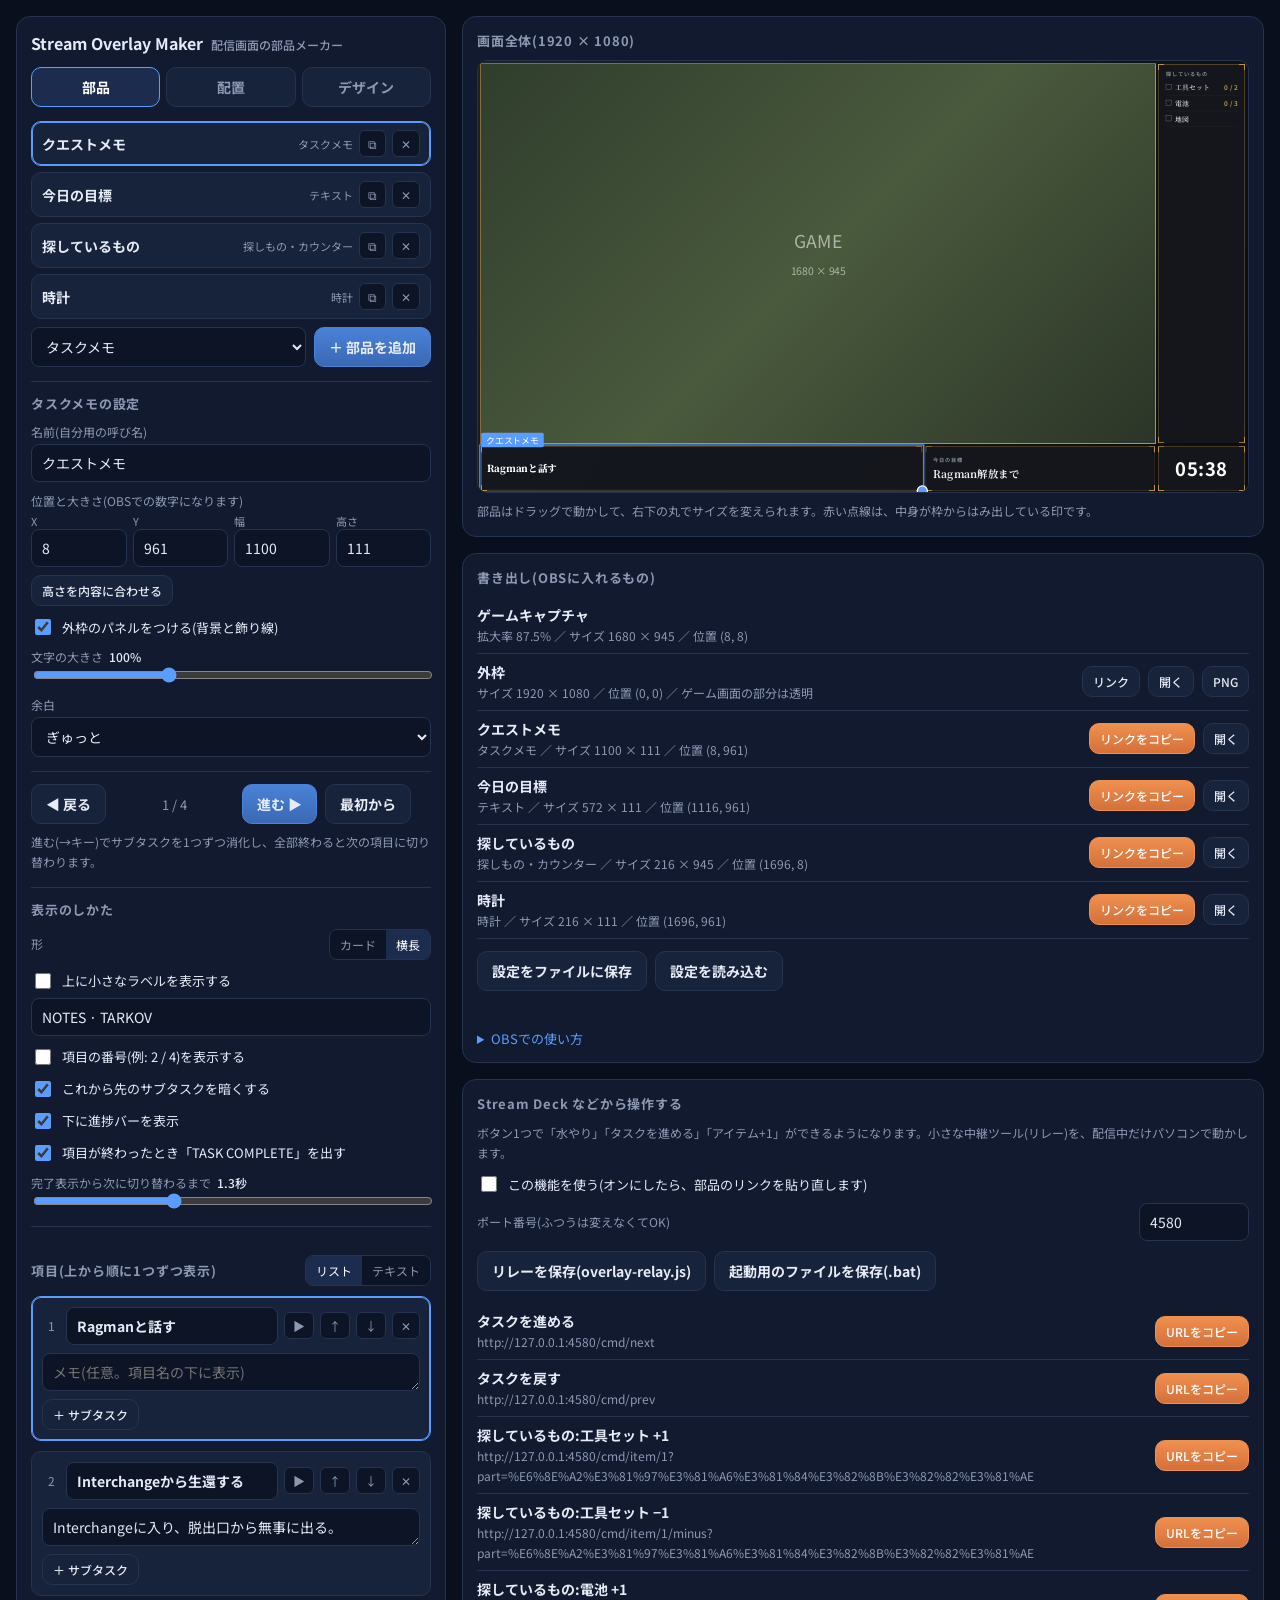
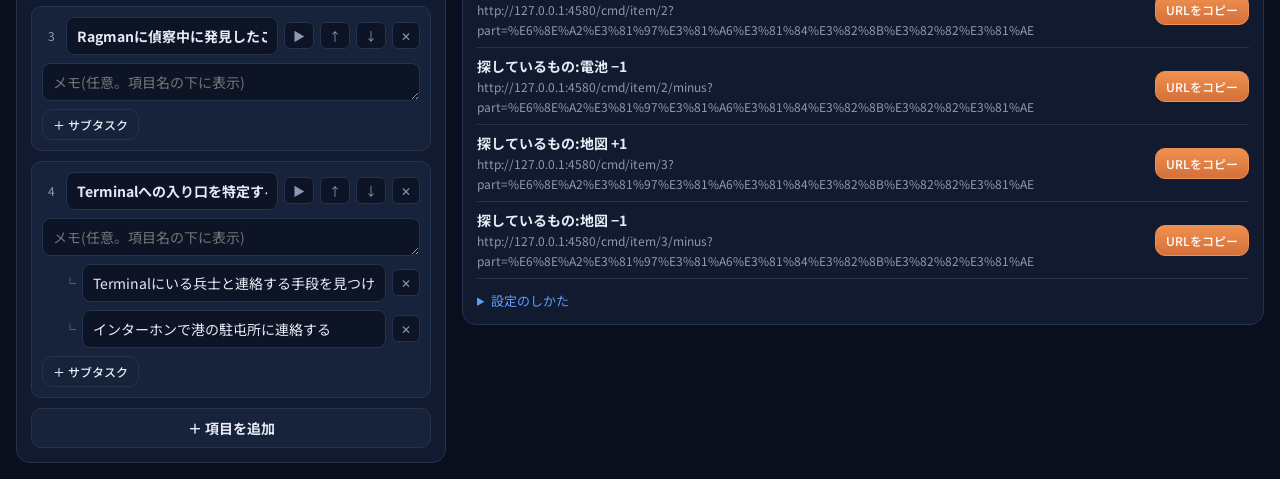
==== index.html @ 302fb389 "Add files via upload" ====
<!DOCTYPE html>
<html lang="ja">
<head>
<meta charset="UTF-8">
<meta name="viewport" content="width=device-width, initial-scale=1">
<title>Stream Overlay Maker</title>
<style>
@import url('https://fonts.googleapis.com/css2?family=Noto+Serif+JP:wght@600;700;900&family=Noto+Sans+JP:wght@400;500;700&family=Rajdhani:wght@600;700&display=swap');

:root {
  --ui-bg: #0a0f1d; --ui-panel: #111a2f; --ui-panel2: #17223b; --ui-line: #26334f;
  --ui-text: #e6ebf5; --ui-sub: #8d99b3; --ui-acc: #5b9dff; --ui-or: #e8844a;
}
* { box-sizing: border-box; }
[hidden] { display: none !important; }
html, body { margin: 0; }
body { background: var(--ui-bg); color: var(--ui-text); font-family: 'Noto Sans JP', 'Yu Gothic', 'Meiryo', sans-serif; font-size: 14px; }
body.view { background: transparent; overflow: hidden; }
body.view #app { display: none; }
body:not(.view) #viewer { display: none; }

/* =============== 部品の見た目(エディタ・OBS共通) =============== */
.wc {
  position: relative; width: 100%; height: 100%; overflow: hidden;
  padding: calc(22px * var(--s) * var(--d)) calc(30px * var(--s) * var(--d));
  background: var(--bgc); color: #eceef2; font-family: var(--ff);
  border: 1px solid rgba(255, 255, 255, .07); border-radius: 4px;
}
.wc.inpanel { background: none; border-color: transparent; border-radius: 0; }
.wc .meta { display: flex; justify-content: space-between; gap: 12px; font-family: var(--ffs); font-size: calc(13px * var(--s)); font-weight: 700; letter-spacing: .18em; color: #7c8594; margin-bottom: calc(12px * var(--s) * var(--d)); }
.wc .ttl { margin: 0 0 calc(14px * var(--s) * var(--d)); font-size: calc(30px * var(--s)); line-height: 1.15; font-weight: 900; color: #f4ecd8; padding-bottom: calc(6px * var(--s)); border-bottom: 3px solid transparent; display: inline-block; }
.wc .ttl.ul { border-bottom-color: #f4ecd8; }
.wc .main { margin: 0 0 calc(10px * var(--s) * var(--d)); font-size: calc(26px * var(--s)); font-weight: 900; line-height: 1.35; color: #fff; word-break: break-word; }
.wc .main.done { color: #6b7079; text-decoration: line-through; text-decoration-thickness: 2px; }
.wc .nt { margin: 0 0 calc(12px * var(--s) * var(--d)); padding-left: calc(14px * var(--s)); border-left: 3px solid var(--accent); font-size: calc(16px * var(--s)); font-weight: 600; line-height: 1.7; color: #c8ccd4; white-space: pre-wrap; word-break: break-word; }
.wc .subs { list-style: none; margin: calc(4px * var(--s)) 0 0; padding: 0; }
.wc .sub { position: relative; padding-left: calc(28px * var(--s)); margin-bottom: calc(10px * var(--s) * var(--d)); font-size: calc(18px * var(--s)); font-weight: 600; line-height: 1.45; color: #d4d7dd; word-break: break-word; }
.wc .sub:last-child { margin-bottom: 0; }
.wc .sub .bx { position: absolute; left: 0; top: calc(5px * var(--s)); width: calc(14px * var(--s)); height: calc(14px * var(--s)); border: 1px solid #777; }
.wc .sub.next .bx { border-color: var(--accent); }
.wc .sub.dm { color: #868b95; }
.wc .sub.done { color: #6b7079; text-decoration: line-through; text-decoration-thickness: 2px; }
.wc .sub.done .bx { background: var(--accent); border-color: var(--accent); }
.wc .bar { height: 2px; background: rgba(255, 255, 255, .1); margin-top: calc(18px * var(--s) * var(--d)); }
.wc .bar i { display: block; height: 100%; background: var(--accent); }
.wc .all { padding: calc(10px * var(--s)) 0; text-align: center; font-family: var(--ffs); font-weight: 700; letter-spacing: .3em; color: var(--accent); font-size: calc(20px * var(--s)); }
.wc .empty { color: #868b95; padding: 8px 0; }
.wc .flash { position: absolute; top: calc(10px * var(--s)); right: calc(18px * var(--s)); font-family: var(--ffs); font-size: calc(12px * var(--s)); font-weight: 700; letter-spacing: .3em; color: var(--accent); opacity: 0; animation: flash 1.3s ease forwards; }
@keyframes flash { 0% { opacity: 0; transform: translateY(4px); } 15% { opacity: 1; transform: none; } 75% { opacity: 1; } 100% { opacity: 0; } }
.wc .enter { animation: enter .4s ease both; }
@keyframes enter { from { opacity: 0; transform: translateY(6px); } to { opacity: 1; transform: none; } }

/* タスクメモ: 横長 */
.wc.lay-bar { padding: calc(12px * var(--s) * var(--d)) calc(22px * var(--s) * var(--d)); }
.wc.lay-bar .in { display: flex; align-items: center; gap: calc(26px * var(--s)); height: 100%; }
.wc.lay-bar .bl { flex: 0 1 44%; min-width: 0; }
.wc.lay-bar .bl.solo { flex: 1; }
.wc.lay-bar .meta { margin-bottom: calc(6px * var(--s)); }
.wc.lay-bar .main { font-size: calc(24px * var(--s)); margin: 0; }
.wc.lay-bar .nt { margin: calc(6px * var(--s)) 0 0; padding-left: calc(10px * var(--s)); font-size: calc(14px * var(--s)); line-height: 1.5; display: -webkit-box; -webkit-line-clamp: 2; -webkit-box-orient: vertical; overflow: hidden; }
.wc.lay-bar .br { flex: 1; min-width: 0; display: grid; grid-template-rows: repeat(var(--rows, 2), auto); grid-auto-flow: column; grid-auto-columns: minmax(0, 1fr); gap: calc(4px * var(--s)) calc(22px * var(--s)); align-content: center; }
.wc.lay-bar .sub { font-size: calc(16px * var(--s)); margin: 0; padding-left: calc(24px * var(--s)); }
.wc.lay-bar .sub .bx { top: calc(4px * var(--s)); }
.wc.lay-bar .all { flex: 1; }
.wc.lay-bar .bar { position: absolute; left: 0; right: 0; bottom: 0; margin: 0; }

/* 探しもの・カウンター */
.wc .lt { font-family: var(--ffs); font-size: calc(13px * var(--s)); font-weight: 700; letter-spacing: .16em; color: #7c8594; margin-bottom: calc(10px * var(--s) * var(--d)); }
.wc .ls { list-style: none; margin: 0; padding: 0; }
.wc .li { display: flex; align-items: flex-start; gap: calc(10px * var(--s)); padding: calc(7px * var(--s)) 0; border-bottom: 1px solid rgba(255, 255, 255, .05); cursor: pointer; font-size: calc(17px * var(--s)); font-weight: 600; line-height: 1.4; }
.wc .li .bx { flex: none; position: relative; top: calc(4px * var(--s)); width: calc(14px * var(--s)); height: calc(14px * var(--s)); border: 1px solid #777; }
.wc .li .lx { flex: 1; min-width: 0; word-break: break-word; color: #d4d7dd; }
.wc .li .lc { flex: none; font-family: var(--ffs); font-weight: 700; color: var(--accent); font-size: calc(16px * var(--s)); white-space: nowrap; }
.wc .li.done .lx { color: #6b7079; text-decoration: line-through; text-decoration-thickness: 2px; }
.wc .li.done .bx { background: var(--accent); border-color: var(--accent); }
.wc .li.done .lc { color: #6b7079; }

/* アイテム画像(タイル) */
.wc.t-grid { padding: calc(14px * var(--s) * var(--d)) calc(12px * var(--s) * var(--d)); }
.wc .gs { display: grid; grid-template-columns: repeat(var(--cols, 2), minmax(0, 1fr)); gap: calc(8px * var(--s)); }
.wc .gt { position: relative; aspect-ratio: 1; border: 1px solid rgba(255, 255, 255, .1); background: rgba(255, 255, 255, .035); cursor: pointer; overflow: hidden; display: flex; align-items: center; justify-content: center; }
.wc .gt img { max-width: 84%; max-height: 84%; object-fit: contain; filter: grayscale(.8) brightness(.7); opacity: .65; transition: filter .3s, opacity .3s; }
.wc .gt .nm { padding: 4px; text-align: center; font-size: calc(13px * var(--s)); font-weight: 700; color: #9aa0ab; word-break: break-all; line-height: 1.3; }
.wc .gt .gn { position: absolute; left: 0; right: 0; bottom: 0; padding: calc(10px * var(--s)) calc(4px * var(--s)) calc(2px * var(--s)); background: linear-gradient(transparent, rgba(0, 0, 0, .8)); font-size: calc(11px * var(--s)); font-weight: 700; color: #d4d7dd; white-space: nowrap; overflow: hidden; text-overflow: ellipsis; text-align: center; }
.wc .gt .gc { position: absolute; right: calc(4px * var(--s)); top: calc(2px * var(--s)); font-family: var(--ffs); font-weight: 700; font-size: calc(13px * var(--s)); color: var(--accent); text-shadow: 0 0 4px #000, 0 0 2px #000; }
.wc .gt.done { border-color: var(--accent); box-shadow: inset 0 0 0 1px var(--accent); }
.wc .gt.done img { filter: none; opacity: 1; }
.wc .gt.done .nm { color: #fff; }
.wc .gt.done .gc::before { content: '✓ '; }
.wc .gt.fx::after { content: ''; position: absolute; left: -10%; right: -10%; top: 0; height: 2px; background: linear-gradient(90deg, transparent, #fff 30%, #fff 70%, transparent); box-shadow: 0 0 10px 3px var(--accent), 0 0 22px 6px var(--accent); animation: beam .6s ease-out forwards; pointer-events: none; }
.wc .gt.fx { animation: gflash .8s ease-out; }
@keyframes beam { 0% { top: 0; opacity: 1; } 100% { top: 100%; opacity: 0; } }
@keyframes gflash { 0% { box-shadow: inset 0 0 0 2px #fff, inset 0 0 18px var(--accent); } 100% { box-shadow: inset 0 0 0 0 transparent; } }
.wc.t-grid .lt { margin-bottom: calc(8px * var(--s)); }
.wc img { pointer-events: none; -webkit-user-drag: none; user-select: none; }
/* 画像 */
.wc.t-image { padding: 0; background: none; border: 0; border-radius: 0; }
.wc.t-image .in { height: 100%; box-sizing: border-box; }
.wc .pimg { display: block; width: 100%; height: 100%; }

/* 育つ木 */
.wc.t-plant { padding: 0; background: none; border: 0; border-radius: 0; }
.wc.t-plant .in { position: absolute; inset: 0; display: flex; align-items: flex-end; justify-content: center; }
.wc .pl { display: block; cursor: pointer; }
.wc .plmsg { position: absolute; left: 0; right: 0; top: calc(10px * var(--s)); text-align: center; font-family: var(--ffs); font-weight: 700; font-size: calc(16px * var(--s)); letter-spacing: .2em; color: #fff6a0; text-shadow: 0 0 6px #000, 0 1px 0 #000; opacity: 0; animation: flash 2.4s ease forwards; pointer-events: none; }

/* 時計・テキスト */
.wc.t-clock .in, .wc.t-text .in { height: 100%; display: flex; flex-direction: column; justify-content: center; }
.wc.t-clock .in { align-items: center; }
.wc .ck { font-family: var(--ffs); font-weight: 700; font-size: calc(46px * var(--s)); letter-spacing: .04em; line-height: 1.1; color: #fff; font-variant-numeric: tabular-nums; white-space: nowrap; }
.wc .cd { font-family: var(--ffs); font-size: calc(14px * var(--s)); letter-spacing: .14em; color: #7c8594; margin: calc(4px * var(--s)) 0; }
.wc .tb { font-size: calc(var(--fs, 24px) * var(--s)); line-height: 1.5; white-space: pre-wrap; word-break: break-word; }

/* =============== OBS用ビュー =============== */
#vwrap { position: absolute; left: 0; top: 0; }
#vctl { position: fixed; top: 4px; right: 6px; display: flex; gap: 6px; opacity: 0; transition: opacity .25s; z-index: 5; }
body:hover #vctl { opacity: 1; }
#vctl button { background: rgba(20, 20, 20, .9); color: #bbb; border: 1px solid #555; padding: 3px 9px; cursor: pointer; font-size: 12px; }
#vf { position: absolute; left: 0; top: 0; }

/* =============== エディタ =============== */
#app { display: grid; grid-template-columns: minmax(340px, 430px) minmax(0, 1fr); gap: 16px; padding: 16px; align-items: start; max-width: 1560px; margin: 0 auto; }
@media (max-width: 960px) { #app { grid-template-columns: 1fr; } }
.panel { background: var(--ui-panel); border: 1px solid var(--ui-line); border-radius: 14px; padding: 14px; }
.panel + .panel { margin-top: 16px; }
h2 { font-size: 13px; margin: 0 0 10px; color: var(--ui-sub); font-weight: 700; letter-spacing: .06em; }
.appttl { font-size: 16px; font-weight: 700; margin: 0 0 12px; }
.appttl small { color: var(--ui-sub); font-weight: 500; margin-left: 8px; font-size: 12px; }
.tabs { display: flex; gap: 6px; margin-bottom: 14px; }
.tab { flex: 1; background: var(--ui-panel2); color: var(--ui-sub); border: 1px solid var(--ui-line); border-radius: 10px; padding: 9px 0; cursor: pointer; font: inherit; font-weight: 700; }
.tab.on { color: #fff; border-color: var(--ui-acc); background: #1b2c4f; }
.pane { display: none; }
.pane.on { display: block; }
label.f { display: block; margin: 10px 0 4px; font-size: 12px; color: var(--ui-sub); }
input[type=text], input:not([type]), input[type=number], textarea, select { width: 100%; background: #0d1426; color: var(--ui-text); border: 1px solid var(--ui-line); border-radius: 8px; padding: 8px 10px; font: inherit; }
textarea { resize: vertical; }
input:focus, textarea:focus, select:focus { outline: 1px solid var(--ui-acc); }
input[type=color] { width: 100%; height: 34px; padding: 2px; background: #0d1426; border: 1px solid var(--ui-line); border-radius: 8px; cursor: pointer; }
input[type=range] { width: 100%; accent-color: var(--ui-acc); }
.btn { background: var(--ui-panel2); color: var(--ui-text); border: 1px solid var(--ui-line); border-radius: 10px; padding: 9px 14px; cursor: pointer; font: inherit; font-weight: 700; }
.btn:hover { border-color: var(--ui-acc); }
.btn.pri { background: linear-gradient(180deg, #4a82d8, #3a68b4); border-color: #4a82d8; }
.btn.or { background: linear-gradient(180deg, #f0904f, #d4703a); border-color: #f0904f; color: #fff; }
.btn.wide { width: 100%; }
.btn.sm { padding: 6px 10px; font-size: 12px; font-weight: 500; }
.mini { background: #0d1426; color: var(--ui-sub); border: 1px solid var(--ui-line); border-radius: 6px; padding: 4px 8px; cursor: pointer; font: inherit; font-size: 12px; flex: none; }
.mini:hover { color: #fff; border-color: var(--ui-acc); }
.row { display: flex; gap: 8px; align-items: center; }
.sec { margin-top: 14px; padding-top: 12px; border-top: 1px solid var(--ui-line); }
.g4 { display: grid; grid-template-columns: repeat(4, 1fr); gap: 6px; }
.g4 label { font-size: 11px; color: var(--ui-sub); display: block; }
.g3 { display: grid; grid-template-columns: repeat(3, 1fr); gap: 6px; }
.icard { background: var(--ui-panel2); border: 1px solid var(--ui-line); border-radius: 10px; padding: 10px; margin-bottom: 10px; display: grid; gap: 8px; }
.icard.on { border-color: var(--ui-acc); box-shadow: 0 0 0 1px var(--ui-acc) inset; }
.icard .irow { display: flex; gap: 6px; align-items: center; }
.icard .num { color: var(--ui-sub); font-size: 12px; width: 18px; text-align: center; flex: none; }
.icard .irow input[data-k=text] { flex: 1; min-width: 0; font-weight: 700; }
.icard .irow select { width: auto; flex: 1; min-width: 0; }
.icard .irow label { font-size: 12px; color: var(--ui-sub); display: flex; align-items: center; gap: 4px; flex: none; }
.icard .irow label input { width: 64px; padding: 6px 8px; }
.icard .subrow { display: flex; gap: 6px; align-items: center; padding-left: 24px; }
.icard .subrow::before { content: '└'; color: var(--ui-sub); font-size: 12px; margin-left: -2px; }
.chk { display: flex; align-items: center; gap: 8px; margin: 10px 0 0; font-size: 13px; cursor: pointer; }
.chk input { accent-color: var(--ui-acc); width: 16px; height: 16px; }
.slider { margin-top: 10px; font-size: 12px; color: var(--ui-sub); }
.slider b { color: var(--ui-text); font-weight: 500; margin-left: 6px; }
.presets { display: grid; grid-template-columns: repeat(3, 1fr); gap: 6px; }
details { margin-top: 12px; }
summary { cursor: pointer; color: var(--ui-acc); font-size: 13px; }
.help { color: var(--ui-sub); font-size: 12px; line-height: 1.7; }
.help b, .help code { color: var(--ui-text); font-weight: 500; }
.help ol { margin: 6px 0 0; padding-left: 18px; }
.seg { display: flex; border: 1px solid var(--ui-line); border-radius: 8px; overflow: hidden; flex: none; }
.seg button { background: #0d1426; color: var(--ui-sub); border: 0; padding: 6px 10px; cursor: pointer; font: inherit; font-size: 12px; }
.seg button.on { background: #1b2c4f; color: #fff; }

/* 部品リスト */
.wrow { display: flex; gap: 6px; align-items: center; padding: 8px 10px; margin-bottom: 6px; background: var(--ui-panel2); border: 1px solid var(--ui-line); border-radius: 10px; cursor: pointer; }
.wrow.on { border-color: var(--ui-acc); box-shadow: 0 0 0 1px var(--ui-acc) inset; }
.wrow .wn { flex: 1; min-width: 0; font-weight: 700; white-space: nowrap; overflow: hidden; text-overflow: ellipsis; }
.wrow .wt { font-size: 11px; color: var(--ui-sub); flex: none; }

/* 画面全体のプレビュー */
#cvbox { position: relative; width: 100%; overflow: hidden; border-radius: 10px; border: 1px solid var(--ui-line); background: #000; }
#cv { position: absolute; left: 0; top: 0; width: 1920px; height: 1080px; transform-origin: 0 0; user-select: none; background: linear-gradient(135deg, #2f3d2c, #4a5a3d 45%, #232b22); }
#fc { position: absolute; left: 0; top: 0; pointer-events: none; }
.wbox, .gbox { position: absolute; }
.gbox { outline: 2px dashed transparent; cursor: move; }
.gbox .gtag { position: absolute; left: 50%; top: 50%; transform: translate(-50%, -50%); color: rgba(255, 255, 255, .55); font-size: 44px; text-align: center; line-height: 1.5; pointer-events: none; }
.gbox.sel { outline-color: #5b9dff; }
.wbox { cursor: move; }
.wbox.sel { outline: 3px solid #5b9dff; outline-offset: 2px; z-index: 3; }
.wbox.over { outline: 3px dashed #ff6b5e; outline-offset: 2px; }
.wbox .wtag { display: none; position: absolute; left: 0; top: -34px; background: #5b9dff; color: #fff; font-size: 22px; padding: 2px 12px; border-radius: 4px; white-space: nowrap; pointer-events: none; }
.wbox.sel .wtag { display: block; }
.rh { display: none; position: absolute; right: -14px; bottom: -14px; width: 28px; height: 28px; background: #5b9dff; border: 3px solid #fff; border-radius: 50%; cursor: nwse-resize; z-index: 5; }
.sel > .rh { display: block; }
.outrow { display: flex; gap: 8px; align-items: center; padding: 8px 0; border-bottom: 1px solid var(--ui-line); }
.outrow .on1 { flex: 1; min-width: 0; }
.outrow .on1 b { display: block; }
.outrow .on1 span { font-size: 12px; color: var(--ui-sub); }
#msg { height: 18px; font-size: 12px; color: #7fd99a; margin-top: 8px; }
#overmsg { color: #ff8f84; font-size: 12px; margin-top: 8px; }
.tcnt { color: var(--ui-sub); font-size: 13px; min-width: 120px; text-align: center; }
</style>
</head>
<body>

<!-- ===== OBS用ビュー(#w=… / #f=… が付いたURLで表示) ===== -->
<div id="viewer">
  <div id="vctl" hidden><button id="vprev">◀</button><button id="vnext">▶</button></div>
  <div id="vwrap"></div>
</div>

<!-- ===== エディタ ===== -->
<div id="app">
  <div>
    <div class="panel">
      <div class="appttl">Stream Overlay Maker<small>配信画面の部品メーカー</small></div>
      <div class="tabs">
        <button class="tab on" data-tab="parts">部品</button>
        <button class="tab" data-tab="layout">配置</button>
        <button class="tab" data-tab="design">デザイン</button>
      </div>

      <div class="pane on" id="pane-parts">
        <div id="wlist"></div>
        <div class="row" style="margin-top:8px">
          <select id="addtype"></select>
          <button class="btn pri" id="addw" style="flex:none">＋ 部品を追加</button>
        </div>
        <div id="wed"></div>
      </div>

      <div class="pane" id="pane-layout">
        <h2>テンプレート(部品が入れ替わります)</h2>
        <div class="presets">
          <button class="btn" data-tpl="A">A案(ゲーム大)</button>
          <button class="btn" data-tpl="B">B案(バランス)</button>
          <button class="btn" data-tpl="blank">空から</button>
        </div>
        <h2 style="margin-top:18px">ゲーム画面の場所</h2>
        <p class="help" style="margin:0 0 8px">プレビューの点線の枠をドラッグしても動かせます。高さは16:9で自動に決まります。</p>
        <div class="g3">
          <div><label class="f" style="margin-top:0">X</label><input type="number" data-g="x"></div>
          <div><label class="f" style="margin-top:0">Y</label><input type="number" data-g="y"></div>
          <div><label class="f" style="margin-top:0">幅</label><input type="number" data-g="w"></div>
        </div>
        <p class="help" id="ginfo" style="margin-top:8px"></p>
      </div>

      <div class="pane" id="pane-design">
        <h2>テンプレート</h2>
        <div class="presets">
          <button class="btn" data-theme="memo">明朝・紺</button>
          <button class="btn" data-theme="term">タルコフ端末</button>
          <button class="btn" data-theme="clean">ミニマル</button>
        </div>
        <label class="f" for="t-font">フォント</label>
        <select id="t-font" data-th="font">
          <option value="serif">明朝(Noto Serif JP)</option>
          <option value="gothic">ゴシック(Noto Sans JP)</option>
          <option value="tech">Rajdhani + ゴシック</option>
        </select>
        <div class="g3" style="margin-top:12px">
          <div><label class="f" style="margin-top:0">アクセント色</label><input type="color" data-th="accent"></div>
          <div><label class="f" style="margin-top:0">部品の背景色</label><input type="color" data-th="bg"></div>
          <div><label class="f" style="margin-top:0">外枠の背景色</label><input type="color" data-th="frameBg"></div>
        </div>
        <div class="slider">部品の背景の濃さ<b data-thout="alpha"></b><input type="range" min="0" max="100" data-th="alpha"></div>
        <p class="help" style="margin-top:10px">色や文字の種類は、すべての部品と外枠に共通で使われます。</p>
      </div>
    </div>
  </div>

  <div>
    <div class="panel">
      <h2>画面全体(1920 × 1080)</h2>
      <div id="cvbox">
        <div id="cv">
          <canvas id="fc" width="1920" height="1080"></canvas>
          <div class="gbox" id="gbox" data-id="game"><div class="gtag">GAME</div><div class="rh"></div></div>
        </div>
      </div>
      <p class="help" style="margin:8px 0 0">部品はドラッグで動かして、右下の丸でサイズを変えられます。赤い点線は、中身が枠からはみ出している印です。</p>
    </div>

    <div class="panel">
      <h2>書き出し(OBSに入れるもの)</h2>
      <div id="outs"></div>
      <div class="row" style="margin-top:12px;flex-wrap:wrap">
        <button class="btn" id="save-json">設定をファイルに保存</button>
        <button class="btn" id="load-json">設定を読み込む</button>
        <input type="file" id="file" accept=".json,application/json" hidden>
      </div>
      <div id="msg"></div>
      <details>
        <summary>OBSでの使い方</summary>
        <div class="help">
          <ol>
            <li>ゲームキャプチャを、上に出ている「拡大率」と位置に合わせて置く</li>
            <li>その上に「外枠」を置く(リンクのブラウザソース、またはPNG画像)。ゲーム画面の部分は透明です</li>
            <li>各部品は、「リンクをコピー」したものをブラウザソースのURL欄に貼る。<b>「ローカルファイル」のチェックは外します</b></li>
            <li>幅・高さ・位置は、一覧に出ている数字を入れる(背景は透明になります)</li>
            <li>タスクメモは、ソースを右クリック → 「対話」で <b>→ / ←</b> キー。探しものは対話画面でクリック(右クリックで減らす)</li>
          </ol>
          <p>内容や配置を変えたら、変えた部品のリンクをコピーし直してURL欄を入れ替えてください。リンクにはこのファイルの場所が入っているので、ファイルを動かしたり名前を変えたりしたら作り直しです。進み具合や個数はOBSのブラウザ内に保存されます。</p>
        </div>
      </details>
    </div>

    <div class="panel" id="rmpanel">
      <h2>Stream Deck などから操作する</h2>
      <p class="help" style="margin:0 0 8px">ボタン1つで「水やり」「タスクを進める」「アイテム+1」ができるようになります。小さな中継ツール(リレー)を、配信中だけパソコンで動かします。</p>
      <label class="chk"><input type="checkbox" id="rm-on">この機能を使う(オンにしたら、部品のリンクを貼り直します)</label>
      <div class="row" style="margin-top:8px"><span class="help" style="flex:1">ポート番号(ふつうは変えなくてOK)</span><input type="number" id="rm-port" min="1024" max="65535" style="width:110px"></div>
      <div class="row" style="margin-top:10px;flex-wrap:wrap"><button class="btn" id="rm-dl">リレーを保存(overlay-relay.js)</button><button class="btn" id="rm-bat">起動用のファイルを保存(.bat)</button></div>
      <div id="rm-cmds" style="margin-top:12px"></div>
      <details>
        <summary>設定のしかた</summary>
        <div class="help">
          <ol>
            <li>「リレーを保存」で <b>overlay-relay.js</b> を、好きなフォルダに保存します(Node.jsが入っている必要があります)。</li>
            <li>そのフォルダで、ターミナルから <code>node overlay-relay.js</code> を実行します。「起動しました」と出れば成功です。配信中は、この画面を開いたままにします。(.bat を同じフォルダに置けば、ダブルクリックで起動できます)</li>
            <li>上の「この機能を使う」をオンにして、操作したい部品のリンクを、OBSに貼り直します。</li>
            <li>Stream Deck に「Webサイト」のアクションを置き、URL欄に下の一覧の「URLをコピー」で出したものを貼ります。<b>「バックグラウンドでアクセス」にチェック</b>を入れると、ブラウザが開きません。</li>
          </ol>
          <p>リレーはこのパソコンの中(127.0.0.1)だけで動き、外からはつながりません。部品の名前で絞りたいときは、一覧のURLの <code>?part=</code> 以降がその部品の名前です(名前を変えたらURLも取り直してください)。</p>
        </div>
      </details>
    </div>
  </div>
</div>

<script type="text/plain" id="relay-src">// Stream Overlay Maker 用 リレー(Stream Deck などから操作するための小さな中継ツール)
// 使い方: このファイルのあるフォルダで  node overlay-relay.js  を実行(Node.jsが必要)。止めるときは Ctrl+C。
// 他のポートを使うとき: node overlay-relay.js 4600
// 自分のパソコンの中(127.0.0.1)だけで動きます。外のネットワークには公開されません。
'use strict';
const http = require('http');
const PORT = parseInt(process.argv[2] || process.env.PORT || '4580', 10);
const ALLOWED = new Set(['water', 'unwater', 'next', 'prev', 'item']);
let seq = 0, cmds = [];

const send = (res, code, body, type) => {
  res.writeHead(code, { 'Content-Type': type || 'application/json; charset=utf-8', 'Access-Control-Allow-Origin': '*', 'Access-Control-Allow-Headers': '*', 'Cache-Control': 'no-store' });
  res.end(body);
};

const helpPage = () => `<!doctype html><meta charset="utf-8"><title>Overlay Relay</title>
<body style="font:15px/1.7 sans-serif;max-width:720px;margin:30px auto;padding:0 16px">
<h2>Overlay Relay は動いています(ポート ${PORT})</h2>
<p>Stream Deck の「Webサイト」アクション(バックグラウンドでアクセス)などに、次のURLを入れて使います。</p>
<ul>
<li>水やり: <code>http://127.0.0.1:${PORT}/cmd/water</code></li>
<li>水やりを1つ戻す: <code>http://127.0.0.1:${PORT}/cmd/unwater</code></li>
<li>タスクを進める: <code>http://127.0.0.1:${PORT}/cmd/next</code></li>
<li>タスクを戻す: <code>http://127.0.0.1:${PORT}/cmd/prev</code></li>
<li>探しものの1番目を+1: <code>http://127.0.0.1:${PORT}/cmd/item/1</code>(−1は <code>/cmd/item/1/minus</code>)</li>
</ul>
<p>部品の名前で絞るときは、最後に <code>?part=部品の名前</code> を付けます。</p>`;

http.createServer((req, res) => {
  let u;
  try { u = new URL(req.url, 'http://127.0.0.1'); } catch (e) { return send(res, 400, '{"ok":false}'); }
  if (req.method === 'OPTIONS') return send(res, 204, '');
  if (u.pathname === '/poll') {
    const since = parseInt(u.searchParams.get('since'), 10);
    const out = Number.isFinite(since) && since >= 0 ? cmds.filter(c => c.id > since) : [];
    return send(res, 200, JSON.stringify({ last: seq, cmds: out }));
  }
  if (u.pathname.startsWith('/cmd/')) {
    const seg = u.pathname.slice(5).split('/').map(s => { try { return decodeURIComponent(s); } catch (e) { return ''; } });
    if (!ALLOWED.has(seg[0])) return send(res, 404, '{"ok":false,"error":"unknown command"}');
    const c = { id: ++seq, cmd: seg[0], arg: String(seg[1] || '').slice(0, 20), minus: seg[2] === 'minus', part: String(u.searchParams.get('part') || '').slice(0, 60) };
    cmds.push(c); if (cmds.length > 200) cmds.shift();
    console.log(new Date().toLocaleTimeString(), c.cmd, c.arg || '', c.minus ? '(-1)' : '', c.part ? '[' + c.part + ']' : '');
    return send(res, 200, JSON.stringify({ ok: true, id: c.id }));
  }
  if (u.pathname === '/') return send(res, 200, helpPage(), 'text/html; charset=utf-8');
  send(res, 404, '{"ok":false}');
}).on('error', e => {
  console.error(e.code === 'EADDRINUSE' ? `ポート ${PORT} はすでに使われています。リレーがもう起動しているか、別のポート(例: node overlay-relay.js 4600)を使ってください。` : e.message);
  process.exit(1);
}).listen(PORT, '127.0.0.1', () => {
  console.log(`Overlay Relay を起動しました: http://127.0.0.1:${PORT}/  (止めるには Ctrl+C)`);
});
</script>
<script>
(() => {
'use strict';
const $ = id => document.getElementById(id);
const esc = s => String(s).replace(/[&<>"']/g, c => ({'&':'&amp;','<':'&lt;','>':'&gt;','"':'&quot;',"'":'&#39;'}[c]));
const clamp = (n, a, b) => Math.min(b, Math.max(a, n));
const KEY = 'tmm_state_v3';
const W = 1920, H = 1080;
const SANS = "'Noto Sans JP','Yu Gothic','Meiryo',sans-serif";
const FONTS = {
  serif:  "'Noto Serif JP','Yu Mincho','Hiragino Mincho ProN','Source Han Serif JP',serif",
  gothic: SANS,
  tech:   "'Rajdhani','Noto Sans JP','Yu Gothic','Meiryo',sans-serif"
};
const DENS = { loose: 1.15, normal: 1, tight: .6 };
const THEMES = {
  memo:  { font: 'serif',  accent: '#b8923f', bg: '#15171d', alpha: 94, frameBg: '#10131a' },
  term:  { font: 'tech',   accent: '#c79a54', bg: '#0c0c0c', alpha: 86, frameBg: '#0a0a0a' },
  clean: { font: 'gothic', accent: '#8ab4ff', bg: '#111111', alpha: 80, frameBg: '#0d0f14' }
};
const TYPE_NAMES = { task: 'タスクメモ', list: '探しもの・カウンター', grid: 'アイテム画像(タイル)', clock: '時計', text: 'テキスト', image: '画像', plant: '育つ木(ドット絵)' };
const okImg = v => typeof v === 'string' && v.length < 600000 && (/^data:image\/(png|webp|jpeg|gif);base64,[A-Za-z0-9+\/=]+$/.test(v) || /^https?:\/\/[^\s"'<>]+$/.test(v));
let FX = null;
const setFx = (id, i) => { FX = { id, i }; setTimeout(() => { if (FX && FX.id === id && FX.i === i) FX = null; }, 1200); };

/* ---------- 汎用 ---------- */
const str = (v, d) => typeof v === 'string' ? v : d;
const hex = (v, d) => /^#[0-9a-f]{6}$/i.test(v) ? v : d;
const num = (v, d, a, b) => v !== null && v !== '' && v !== undefined && Number.isFinite(+v) ? clamp(+v, a, b) : d;
const bool = (v, d) => typeof v === 'boolean' ? v : d;
const pick = (v, list, d) => list.includes(v) ? v : d;
const uid = () => 'w' + Math.random().toString(36).slice(2, 8);
function rgba(h, a) { const n = parseInt(h.slice(1), 16); return `rgba(${n >> 16},${(n >> 8) & 255},${n & 255},${a / 100})`; }
function shade(h, pct) {
  const n = parseInt(h.slice(1), 16), t = Math.abs(pct) / 100, f = pct < 0 ? 0 : 255;
  const m = c => Math.round(c + (f - c) * t);
  return `rgb(${m(n >> 16)},${m((n >> 8) & 255)},${m(n & 255)})`;
}
const enc = o => {
  const b = new TextEncoder().encode(JSON.stringify(o)); let s = '';
  for (let i = 0; i < b.length; i++) s += String.fromCharCode(b[i]);
  return btoa(s).replace(/\+/g, '-').replace(/\//g, '_').replace(/=+$/, '');
};
const dec = t => {
  t = t.replace(/-/g, '+').replace(/_/g, '/'); while (t.length % 4) t += '=';
  const s = atob(t), b = new Uint8Array(s.length);
  for (let i = 0; i < s.length; i++) b[i] = s.charCodeAt(i);
  return JSON.parse(new TextDecoder().decode(b));
};
const hash = t => { let h = 5381; for (let i = 0; i < t.length; i++) h = ((h << 5) + h + t.charCodeAt(i)) | 0; return (h >>> 0).toString(36); };

/* ============================================================
   タスクメモの進み方
   進捗は「消化したステップ数 p」ひとつ。ステップ = サブタスク1個、または
   サブタスクのない項目1個。
   ============================================================ */
const steps = it => Math.max(1, it.subs.length);
const taskTotal = items => items.reduce((a, i) => a + steps(i), 0);
const taskStart = (items, idx) => items.slice(0, idx).reduce((a, i) => a + steps(i), 0);
function taskLocate(items, p) {
  let r = p;
  for (let i = 0; i < items.length; i++) { const n = steps(items[i]); if (r < n) return { ti: i, si: r }; r -= n; }
  return { ti: items.length, si: 0 };
}
function parseText(src) {
  const out = []; let cur = null;
  const mk = line => { const [name, ...rest] = line.split(/\s*[|｜]\s*/); return { text: name.trim(), note: rest.join(' ').trim(), subs: [] }; };
  for (const raw of src.split(/\r?\n/)) {
    const line = raw.trim(); if (!line) continue;
    let m;
    if ((m = line.match(/^\d+[.．)）]\s*(.*)$/))) { cur = mk(m[1]); out.push(cur); }
    else if (cur && (m = line.match(/^[-・◦○]\s*(.*)$/))) cur.subs.push(m[1].trim());
    else if (cur && (m = line.match(/^[>＞※]\s*(.*)$/))) cur.note = cur.note ? cur.note + '\n' + m[1].trim() : m[1].trim();
    else { cur = mk(line.replace(/^[-・◦○]\s*/, '')); out.push(cur); }
  }
  return out.slice(0, 60);
}
const toText = items => items.map((it, i) =>
  `${i + 1}. ${it.text}` +
  (it.note ? '\n' + it.note.split('\n').map(l => '> ' + l).join('\n') : '') +
  it.subs.map(s => '\n- ' + s).join('')).join('\n');

/* ============================================================
   ドット絵の植物
   ============================================================ */
const PAL = {
  tree:   { name: '若葉の木', leaf: ['#1d4a2a', '#2f7d3e', '#58b04a', '#a6e870'], trunk: ['#3a2416', '#5b3a22', '#80573a'], fruit: '#e0463b', petals: false, bloom: null },
  sakura: { name: '桜',       leaf: ['#7c2e55', '#c4567f', '#f08fb2', '#ffd6e4'], trunk: ['#38242f', '#573748', '#7b5367'], fruit: '#fff4f8', petals: true,  bloom: '#fff4f8' },
  autumn: { name: '紅葉',     leaf: ['#6a230f', '#b5461a', '#e8862c', '#f7c95a'], trunk: ['#33211a', '#52382a', '#74523c'], fruit: '#ffe58f', petals: true,  bloom: null }
};
const PALX = { summer: { name: '夏', leaf: ['#123b1d', '#206a35', '#37a047', '#86d95c'], trunk: ['#3a2416', '#5b3a22', '#80573a'], fruit: '#e0463b', petals: false, bloom: null } };
const SEASONS = ['春', '夏', '秋', '冬'];
const SKY = {
  day:    ['#5fb0e6', '#7cc2ee', '#9ad2f2', '#b9e0f6', '#d8f0fa'],
  dawn:   ['#5d6fb0', '#8d85bd', '#d196b0', '#efb399', '#f8d6a6'],
  sunset: ['#444a8c', '#85569a', '#d4647a', '#ee8c60', '#f7bd6a'],
  night:  ['#080c26', '#0e1536', '#151f46', '#1b2856', '#243566']
};
const BAY = [0, 0.5, 0.75, 0.25];
const PLFX = new Map();
const plFx = id => { let a = PLFX.get(id); if (!a) { a = []; PLFX.set(id, a); } return a; };
let PLMSG = null;
const PLC = new Map();
const rng = seed => { let a = parseInt(hash(String(seed)), 36) >>> 0; return () => { a |= 0; a = a + 0x6D2B79F5 | 0; let t = Math.imul(a ^ a >>> 15, 1 | a); t = t + Math.imul(t ^ t >>> 7, 61 | t) ^ t; return ((t ^ t >>> 14) >>> 0) / 4294967296; }; };
const hsh = (x, y, k) => { let h = (Math.imul(x | 0, 374761393) + Math.imul(y | 0, 668265263) + Math.imul(k | 0, 1013904223)) | 0; h = Math.imul(h ^ (h >>> 15), 2246822519); h = Math.imul(h ^ (h >>> 13), 3266489917); return ((h ^ (h >>> 16)) >>> 0) / 4294967296; };
const ease = x => x * x * (3 - 2 * x);
const plSteps = p => Math.max(3, Math.round(p.steps) || 20);
const plThr = (p, k) => Math.max(k + 1, Math.round(plSteps(p) * (0.15 + 0.85 * k / (DECOR.length - 1))));
const plUnl = w => { if (!w.props.decor) return 0; let n = 0; for (let k = 0; k < DECOR.length; k++) if ((w.state.g | 0) >= plThr(w.props, k)) n++; return n; };
function plSeasonIdx(w) { const p = w.props, g = w.state.g | 0, st = plSteps(p); return !p.seasons || g < st ? -1 : Math.floor((g - st) / Math.max(1, p.seasonLen)); }
function plSeason(w) { const i = plSeasonIdx(w); return i < 0 ? -1 : i % 4; }
function plInfo(w) {
  const g = w.state.g | 0, st = plSteps(w.props), n = plUnl(w);
  let t = `成長 ${g} / ${st}(${Math.min(100, Math.round(g / st * 100))}%)`;
  const si = plSeasonIdx(w);
  if (si >= 0) { const len = Math.max(1, w.props.seasonLen); t += ` ／ 季節: ${SEASONS[si % 4]}(あと${len - ((g - plSteps(w.props)) % len)}回で${SEASONS[(si + 1) % 4]})`; }
  if (w.props.decor) t += ` ／ デコレーション・動物 ${n}/${DECOR.length}` + (n ? ':' + DECOR.slice(0, n).join('・') : '') + (n < DECOR.length ? ` ／ 次は「${DECOR[n]}」(${plThr(w.props, n)}回で解放)` : '');
  return t;
}
function waterPlant(w, dir) {
  const before = plUnl(w), sBefore = plSeasonIdx(w), fx = plFx(w.id), now = performance.now() / 1000;
  w.state.g = clamp((w.state.g | 0) + (dir > 0 ? 1 : -1), 0, 9999);
  if (dir > 0) {
    for (let i = 0; i < 9; i++) fx.push({ k: 'drop', xf: 0.2 + Math.random() * 0.6, t0: now, dl: Math.random() * 0.35 });
    fx.push({ k: 'burst', t0: now + 0.9 });
    const after = plUnl(w), sAfter = plSeasonIdx(w);
    if (sAfter > sBefore) PLMSG = { id: w.id, text: sAfter === 0 ? '満開!' : SEASONS[sAfter % 4], t: Date.now() };
    else if (after > before) PLMSG = { id: w.id, text: 'NEW  ' + DECOR[after - 1], t: Date.now() };
  }
}
function skyPhase(mode) {
  if (mode !== 'auto') return mode;
  const d = new Date(), h = d.getHours() + d.getMinutes() / 60;
  return h >= 5 && h < 7 ? 'dawn' : h >= 7 && h < 16.5 ? 'day' : h >= 16.5 && h < 18.5 ? 'sunset' : 'night';
}
function plLayout(p, Lw, Lh) {
  const key = [p.seed, p.species, Lw, Lh].join('|'); let L = PLC.get(key); if (L) return L;
  const R = rng(key), gy = Lh - Math.max(6, Math.round(Lh * 0.05));
  const cx = Math.round(Lw / 2 + (R() - .5) * Lw * 0.08), U = Math.max(12, Math.min(Lw, gy * 0.33)), Hc = Math.max(10, Math.min(gy * 0.34, U * 1.5)), TH = Math.max(4, Math.round(Math.min(gy * 0.26, U * 0.9)));
  const J = () => (R() - .5) * .08;
  const limbs = [{ t: .70, ex: -.27 + J(), ey: .30 + J() }, { t: .76, ex: .28 + J(), ey: .36 + J() }, { t: .88, ex: -.14 + J(), ey: .64 + J() }, { t: .92, ex: .15 + J(), ey: .70 + J() }, { t: 1.0, ex: J(), ey: 1.0 }];
  const clumps = [
    ...limbs.map((l, i) => ({ ex: l.ex, ey: l.ey, r: (i === 4 ? .19 : .17) + R() * .03 })),
    { ex: 0, ey: .45, r: .22 }, { ex: -.30, ey: .52, r: .15 }, { ex: .30, ey: .56, r: .15 }, { ex: -.08, ey: .82, r: .17 }, { ex: .12, ey: .22, r: .16 }, { ex: -.12, ey: .2, r: .15 }
  ].map(c => Object.assign(c, { ex: c.ex + (R() - .5) * .04, id: Math.floor(R() * 1000) }));
  L = { gy, cx, U, Hc, TH, limbs, clumps, wob: R() * 6.28,
    stars: Array.from({ length: 14 }, () => ({ x: Math.floor(R() * Lw), y: Math.floor(R() * gy * 0.6), ph: R() * 6.28 })),
    clouds: Array.from({ length: 3 }, () => ({ y: Math.floor(gy * (0.05 + R() * 0.35)), x0: R() * (Lw + 14), sp: 0.5 + R() * 0.7 })),
    decor: DECOR.map(() => ({ x: Math.floor(3 + R() * Math.max(1, Lw - 6)), c: Math.floor(R() * 3) })) };
  if (PLC.size > 20) PLC.clear();
  PLC.set(key, L); return L;
}
const NAMES = { flower: '花', mush: 'キノコ', stone: '石', bunny: 'うさぎ', fly: 'ちょうちょ', fence: '柵', squirrel: 'リス', lantern: 'ランタン', bird: '小鳥', owl: 'ふくろう', hedgehog: 'ハリネズミ', firefly: 'ほたる', fox: 'きつね', deer: 'しか', fruit: '実り' };
const ORDER = Object.keys(NAMES);
const DECOR = ORDER.map(k => NAMES[k]);
const SPR = {
  bunny: { c: { b: '#b69a82', p: '#f0a8b8', K: '#1b1b1b', n: '#e08aa0', w: '#ffffff', f: '#8a7260' }, r: ['......bp', '......bp', '....bbbb', '.bbbbbKb', 'wbbbbbbn', '.bbbbbb.', '.ff..ff.'] },
  squirrel: { c: { t: '#d6823a', l: '#f2b878', b: '#a8541f', K: '#1b1b1b', n: '#3a2a2a', f: '#6b3a18' }, r: ['tt......', 'ttt..bb.', 'tlt.bbbb', 'ttbbbbKb', '.tbbbbbn', '..bbbbb.', '..bbbbb.', '..f..f..'] },
  hedgehog: { c: { s: '#5a4636', S: '#8a6e52', b: '#e0c4a0', K: '#111111', n: '#222222', f: '#3a2c20' }, r: ['..sssss..', '.sSsSsSs.', 'sSsSsSsbb', 'ssssssbKn', '.f.f.f.f.'] },
  fox: { c: { o: '#e07b2a', w: '#fff3e0', K: '#1b1b1b', n: '#2a1a12', f: '#4a2a14', d: '#b35a1a' }, r: ['........o.o.', '........ooo.', 'oo....ooooKo', 'ooow.oooooon', 'woooooooowww', '.dooooooooo.', '..f.f..f.f..'] },
  deer: { c: { a: '#cdb89a', o: '#b07a45', O: '#8d5e32', K: '#1b1b1b', n: '#2a1a12', w: '#f3e6d0', f: '#5a3d22' }, r: ['......a.a..', '......aaa.a', '.......aaa.', '........oo.', '.......oKon', '......ooooo', '.....ooo...', '....oooo...', 'ww.ooooooo..', 'wooooooooo..', '.oooooooOo..', '.oooooooOo..', '.f.f...f.f..', '.f.f...f.f..'] },
  owl: { c: { b: '#7a5c3e', w: '#fff3d6', K: '#1b1b1b', Y: '#ffd84a', y: '#ffb347', c: '#d8c3a0' }, r: ['bb...bb', 'bbbbbbb', 'bwwbwwb', 'bwKbKwb', 'bbbybbb', 'bcccccb', 'bcbcbcb', '.bcccb.', '..y.y..'] },
  owlz: { c: { b: '#7a5c3e', w: '#fff3d6', K: '#1b1b1b', Y: '#ffd84a', y: '#ffb347', c: '#d8c3a0' }, r: ['bb...bb', 'bbbbbbb', 'bbbbbbb', 'bKKbKKb', 'bbbybbb', 'bcccccb', 'bcbcbcb', '.bcccb.', '..y.y..'] }
};
const PLV = new Map();
function plVis(id, tg, ts, fade, now) {
  let v = PLV.get(id); if (!v) { v = { g: tg, s: ts, t: now }; PLV.set(id, v); return v; }
  const dt = Math.min(0.25, Math.max(0, now - v.t)); v.t = now;
  v.g += (tg - v.g) * Math.min(1, dt * 1.1);
  if (Math.abs(tg - v.g) < 0.003) v.g = tg;
  if (ts < 0 || v.s < 0 || fade <= 0) v.s = ts;
  else { const d = ts - v.s, stp = dt / fade * Math.max(1, Math.abs(d)); v.s = Math.abs(d) <= stp ? ts : v.s + Math.sign(d) * stp; }
  return v;
}
function plSeasonState(sv) {
  if (sv < 0) return { k: -1, tN: 0, mode: 'plain', snow: 0, twig: false, leaves: true };
  const fl = Math.floor(sv + 1e-9), k = fl % 4, tN = Math.max(0, Math.min(1, sv - fl));
  return { k, tN, mode: ['mix', 'mix', 'fall', 'bud'][k], snow: k === 2 ? Math.max(0, (tN - 0.5) * 2) : k === 3 ? 1 - tN : 0, twig: (k === 2 && tN > 0.02) || k === 3, leaves: !(k === 3 && tN <= 0) };
}
function plantFrame(ctx, w, Lw, Lh) {
  const p = w.props, g = w.state.g | 0, steps = plSteps(p), now = performance.now() / 1000;
  const tS = plSeasonIdx(w), vis = plVis(w.id, g, tS, Math.max(0, +p.fade), now), gv = vis.g, s = Math.min(1, gv / steps), ss = plSeasonState(vis.s), base = PAL[p.species] || PAL.tree;
  const palOf = k => k === 1 ? PALX.summer : k === 2 ? PAL.autumn : base;
  const palA = ss.k < 0 ? base : palOf(ss.k), palB = ss.k < 0 ? base : palOf((ss.k + 1) % 4);
  const L = plLayout(p, Lw, Lh), gy = L.gy, cx = L.cx, snowy = ss.snow > 0.5;
  const rect = (x, y, ww, hh, c, a) => { ctx.globalAlpha = a === undefined ? 1 : a; ctx.fillStyle = c; ctx.fillRect(Math.round(x), Math.round(y), ww, hh); ctx.globalAlpha = 1; };
  const px = (x, y, c, a) => rect(x, y, 1, 1, c, a);
  const disc = (x, y, r, c) => { for (let j = -r; j <= r; j++) for (let i = -r; i <= r; i++) if (i * i + j * j <= r * r + 1) px(x + i, y + j, c); };
  const u = key => p.decor && g >= plThr(p, ORDER.indexOf(key));
  const D = key => L.decor[ORDER.indexOf(key)];
  const away = x => Math.min(Lw - 3, Math.max(2, Math.abs(x - cx) < 5 ? x + (x >= cx ? 6 : -6) : x));
  const sprite = (def, x0, baseY, flip, cmap) => { const rows = def.r, wd = rows[0].length, h = rows.length, cm = cmap || def.c; for (let j = 0; j < h; j++) for (let i = 0; i < wd; i++) { const ch = rows[j][flip ? wd - 1 - i : i]; if (ch !== '.' && cm[ch]) px(x0 + i - (wd >> 1), baseY - h + j, cm[ch]); } };
  const wander = (idx, cycle, frac) => { const n = Math.floor(now / cycle), ph = (now % cycle) / cycle, sc = [0.18, 0.82, 0.5, 0.3, 0.7][idx - 1] * Lw, r = k => Math.min(Lw - 7, Math.max(6, sc + (hsh(k, idx, 23) - 0.5) * 2 * Lw * 0.3)), a = r(n - 1), b = r(n), mv = ph < frac; return { x: a + (b - a) * (mv ? ease(ph / frac) : 1), dir: b >= a ? 1 : -1, mv }; };
  ctx.clearRect(0, 0, Lw, Lh);
  const phase = p.sky === 'none' ? 'none' : skyPhase(p.sky), night = phase === 'night', dim = night || phase === 'dawn' || phase === 'sunset';
  if (phase !== 'none') {
    const bands = SKY[phase], bh = gy / bands.length;
    bands.forEach((c, i) => rect(0, Math.floor(i * bh), Lw, Math.ceil(bh) + 1, c));
    if (night) L.stars.forEach(st => px(st.x, st.y, '#ffffff', 0.35 + 0.65 * (0.5 + 0.5 * Math.sin(now * 1.3 + st.ph))));
    const sx = Math.round(Lw * (phase === 'dawn' ? 0.22 : 0.78)), sy = phase === 'sunset' || phase === 'dawn' ? Math.round(gy * 0.78) : Math.round(gy * 0.07) + 4;
    if (night) { disc(sx, sy, 3, '#f4f1d0'); disc(sx + 2, sy - 1, 3, SKY.night[0]); }
    else disc(sx, sy, 3, phase === 'day' ? '#fff2a8' : '#ffd27a');
    if (!night) L.clouds.forEach(c => { const x = Math.round(((c.x0 + now * c.sp) % (Lw + 14)) - 7), cc = dim ? '#f3d9d0' : '#ffffff', sh = dim ? '#d9b5b0' : '#d5e6f3'; rect(x + 1, c.y, 4, 1, cc); rect(x, c.y + 1, 6, 1, cc); rect(x + 1, c.y + 2, 4, 1, sh); });
  }
  // 地面
  const gH = Lh - gy;
  rect(0, gy, Lw, gH, '#5a3d28'); rect(0, gy, Lw, 1, '#6dbb4e'); rect(0, gy + 1, Lw, 1, '#3f8a3a');
  for (let x = 0; x < Lw; x++) {
    for (let r = 2; r < gH; r++) { const v = hsh(x, r, 7); if (v < 0.12) px(x, gy + r, '#47301f'); else if (v < 0.22) px(x, gy + r, '#6e4a31'); }
    if (ss.snow < 0.3 && hsh(x, 0, 5) < 0.16) px(x, gy - 1, '#4f9d3f');
    if (ss.snow > 0 && hsh(x, 0, 15) < ss.snow * 1.15) { px(x, gy, '#f2f8ff'); px(x, gy + 1, hsh(x, 1, 16) < 0.5 ? '#f2f8ff' : '#cfe0f2'); if (ss.snow > 0.7 && hsh(x, 2, 17) < 0.5) px(x, gy - 1, '#f2f8ff'); }
  }
  // 地面のデコレーション
  if (u('fence')) { const x0 = Math.min(2, Lw - 16), n = Math.min(14, Math.floor(Lw / 3)); rect(x0, gy - 2, n, 1, '#8a6238'); for (let i = 0; i <= n; i += 3) rect(x0 + i, gy - 4, 1, 4, '#b98a52'); if (snowy) rect(x0, gy - 3, n, 1, '#f2f8ff'); }
  if (u('stone')) { const x = away(D('stone').x); rect(x, gy - 1, 3, 1, '#8a8f99'); px(x + 1, gy - 2, '#a9aeb8'); px(x + 2, gy - 1, '#5f646e'); if (snowy) px(x + 1, gy - 3, '#f2f8ff'); }
  if (u('mush')) { const x = away(D('mush').x); rect(x - 1, gy - 3, 3, 1, '#d94a3d'); rect(x - 2, gy - 2, 5, 1, '#d94a3d'); px(x, gy - 3, '#fff'); px(x + 1, gy - 2, '#fff'); px(x, gy - 1, '#f2e8d5'); }
  if (u('flower') && ss.snow < 0.5) {
    const FL = ['#ff8fb1', '#ffe066', '#ffffff', '#b79bff'], d = D('flower');
    [0, 4, 9].forEach((o, i) => { const x = away(d.x + o), h = 2 + (i % 2), c = FL[(d.c + i) % 4]; for (let j = 0; j < h; j++) px(x, gy - 1 - j, '#3c8f3a'); const y = gy - 1 - h; px(x - 1, y, c); px(x + 1, y, c); px(x, y - 1, c); px(x, y, '#fff6a0'); });
  }
  // 木
  let ccx = cx, ccy = gy - 4, top = null, cls = null, cAmt = 0;
  const colTop = new Array(Lw).fill(1e9);
  if (g <= 0 && gv < 0.05) { rect(cx - 1, gy - 1, 2, 1, '#5b3a22'); px(cx - 1, gy - 1, '#80573a'); }
  else {
    const U = L.U, Hc = L.Hc, T = base.trunk;
    const sg = ease(Math.min(1, s / 0.8)), th = Math.round(2 + (L.TH - 2) * sg), c = ease(Math.max(0, Math.min(1, (s - 0.06) / 0.94)));
    const sway = Math.sin(now * 0.9) * 0.6 + Math.sin(now * 0.37) * 0.5;
    const tx = y => cx + Math.round(Math.sin(y * 0.1 + L.wob) * 1.0);
    const line = (x0, y0, x1, y1, thick, col) => { const n = Math.max(1, Math.round(Math.max(Math.abs(x1 - x0), Math.abs(y1 - y0)))); for (let k = 0; k <= n; k++) { const x = x0 + (x1 - x0) * k / n, y = y0 + (y1 - y0) * k / n; px(x, y, col); if (thick && k < n * 0.6) px(x + 1, y, col); } };
    const wb = Math.max(3, Math.min(7, Math.round(U * 0.075))) * (0.4 + 0.6 * sg);
    for (let i = 0; i < th; i++) {
      const y = gy - 1 - i, wd = Math.max(2, Math.round(wb * (1 - 0.4 * i / th))), x0 = Math.round(tx(y) - wd / 2), fl = Math.max(0, 2 - i), xa = x0 - fl, xb = x0 + wd + fl - 1;
      for (let x = xa; x <= xb; x++) { let col = x === xa ? T[2] : x === xb ? T[0] : T[1]; if (col === T[1] && hsh(x, y, 12) < 0.14) col = T[0]; px(x, y, col); }
    }
    const forkY = gy - th;
    ccx = cx; ccy = Math.round(forkY - Hc * c * 0.5); cAmt = c;
    if (c < 0.12) {
      const x = tx(forkY), pl = palA;
      px(x, forkY - 1, pl.leaf[1]); px(x - 1, forkY - 1, pl.leaf[2]); px(x + 1, forkY - 1, pl.leaf[3]); px(x - 2, forkY - 2, pl.leaf[1]); px(x + 2, forkY - 2, pl.leaf[2]);
    } else {
      const cl = L.clumps.map(k => ({ k, x: cx + Math.round(k.ex * U * c + sway * (0.4 + k.ey)), y: Math.round(forkY - k.ey * Hc * c - 2), r: k.r * U * (0.2 + 0.8 * c) }));
      cls = cl;
      const starts = L.limbs.map(l => { const ay = gy - Math.max(1, Math.round(th * l.t)); return { x: tx(ay), y: ay }; });
      L.limbs.forEach((l, i) => { line(starts[i].x, starts[i].y, cl[i].x, cl[i].y, true, T[1]); line(starts[i].x, starts[i].y + 1, cl[i].x, cl[i].y + 1, false, T[0]); });
      if (ss.twig) {
        cl.forEach(o => { for (let j = 0; j < 4; j++) { const a = ((o.k.id * 0.37 + j * 1.6) % 6.28), len = Math.max(2, o.r * 0.9); line(o.x, o.y, o.x + Math.cos(a) * len, o.y + Math.sin(a) * len * 0.9, false, T[1]); } });
        if (ss.snow > 0.3) cl.forEach(o => { px(o.x, o.y - 1, '#f4f9ff'); px(o.x + 1, o.y - 1, '#f4f9ff'); });
      }
      if (ss.leaves) {
        const full = u('fruit') && ss.snow < 0.5;
        cl.slice().sort((a, b) => a.k.ey - b.k.ey).forEach(o => {
          const kx = o.x, ky = o.y, kr = o.r, id = o.k.id; if (kr < 1.5) return;
          const rr = a => kr * (1 + 0.16 * Math.sin(3 * a + id) + 0.1 * Math.sin(5 * a + id * 1.7));
          const inn = (x, y) => { const dx = x - kx, dy = (y - ky) * 1.05, r2 = rr(Math.atan2(dy, dx)); return dx * dx + dy * dy <= r2 * r2; };
          for (let y = Math.floor(ky - kr * 1.4); y <= Math.ceil(ky + kr * 1.4); y++) for (let x = Math.floor(kx - kr * 1.4); x <= Math.ceil(kx + kr * 1.4); x++) {
            if (x < 0 || x >= Lw || !inn(x, y)) continue;
            const q = Math.min(1, 0.65 * hsh(x >> 1, y >> 1, 20) + 0.35 * hsh(id, 0, 22));
            let pl = palA;
            if (ss.mode === 'mix') { if (q < ss.tN) pl = palB; }
            else if (ss.mode === 'fall') { if (q < ss.tN) continue; }
            else if (ss.mode === 'bud') { if (q >= ss.tN) continue; }
            const l = ((kx - x) * 0.5 + (ky - y) * 0.8) / kr, v = l + (BAY[(x & 1) + ((y & 1) << 1)] - 0.5) * 0.35 + (hsh(x, y, 0) - 0.5) * 0.2;
            let tone = v > 0.45 ? 3 : v > 0 ? 2 : v > -0.5 ? 1 : 0;
            if (hsh(x >> 1, y >> 1, 6) < 0.16) tone = Math.min(3, tone + 1); else if (hsh(x >> 1, y >> 1, 7) < 0.1) tone = Math.max(1, tone - 1);
            const edge = !inn(x + 1, y) || !inn(x, y + 1);
            if (edge) tone = 0; else if (hsh(x, y, 1) < 0.05 && Math.sin(now * 1.5 + hsh(x, y, 2) * 20) > 0.92) tone = 3;
            let col = pl.leaf[tone];
            if (pl.bloom && tone > 0 && hsh(x, y, 3) < (full ? 0.22 : 0.12) * s) col = pl.bloom;
            px(x, y, col);
            if (full && !pl.bloom && tone > 0 && hsh(x, y, 4) < 0.012) rect(x, y, 2, 2, pl.fruit);
            if (y < colTop[x]) colTop[x] = y;
          }
        });
      }
      // 電飾(冬)
      if (ss.snow > 0.15) {
        const cols = ['#ff5a5a', '#ffd84a', '#5ab8ff', '#7dff8a'], pts = [];
        L.limbs.forEach((l, i) => { const a = starts[i], b = cl[i], n = Math.max(1, Math.round(Math.hypot(b.x - a.x, b.y - a.y) / 4)); for (let k = 1; k <= n; k++) pts.push({ x: a.x + (b.x - a.x) * k / n + 1, y: a.y + (b.y - a.y) * k / n }); });
        const show = Math.ceil(pts.length * Math.min(1, (ss.snow - 0.15) * 1.5));
        pts.slice(0, show).forEach((q, i) => { const a = 0.45 + 0.55 * (0.5 + 0.5 * Math.sin(now * 2.2 + i * 1.3)), col = cols[(i + Math.floor(now * 0.8)) % 4]; if (dim) rect(q.x - 1, q.y - 1, 3, 3, col, 0.18 * a); px(q.x, q.y, col, a); });
      }
      const bx = Math.min(Lw - 1, Math.max(0, Math.round(cx + U * 0.12)));
      top = colTop[bx] < 1e9 ? { x: bx, y: colTop[bx] } : { x: cl[4].x, y: cl[4].y };
    }
  }
  // 雪だるま
  if (ss.snow > 0.6) { const x = Math.min(Lw - 4, cx + Math.max(10, Math.round(Lw * 0.22))); disc(x, gy - 3, 2, '#f6faff'); px(x + 2, gy - 2, '#cfe0f2'); px(x + 1, gy - 1, '#cfe0f2'); disc(x, gy - 6, 1, '#f6faff'); px(x + 1, gy - 5, '#cfe0f2'); rect(x - 1, gy - 5, 3, 1, '#d9473d'); px(x - 1, gy - 6, '#222'); px(x + 1, gy - 6, '#222'); px(x + 2, gy - 6, '#ff8a3d'); rect(x - 1, gy - 8, 3, 1, '#2a2a30'); rect(x - 2, gy - 7, 5, 1, '#2a2a30'); px(x, gy - 3, '#333'); }
  // 動物
  if (u('bunny')) { const a = wander(1, 6, 0.35), hop = a.mv ? Math.round(Math.abs(Math.sin(now * 9)) * 2.2) : 0, cm = snowy ? Object.assign({}, SPR.bunny.c, { b: '#eef1f6', f: '#c9d0da' }) : null; sprite(SPR.bunny, Math.round(a.x), gy - hop, a.dir < 0, cm); }
  if (u('squirrel') && !snowy) { const a = wander(2, 8, 0.3); sprite(SPR.squirrel, Math.round(a.x), gy, a.dir < 0); }
  if (u('hedgehog') && !snowy) { const a = wander(3, 16, 0.2); sprite(SPR.hedgehog, Math.round(a.x), gy, a.dir < 0); }
  if (u('fox')) { const a = wander(4, 22, 0.45); sprite(SPR.fox, Math.round(a.x), gy - (a.mv && Math.floor(now * 6) % 2 ? 1 : 0), a.dir < 0); }
  if (u('deer')) { const a = wander(5, 28, 0.4); sprite(SPR.deer, Math.round(a.x), gy - (a.mv && Math.floor(now * 4) % 2 ? 1 : 0), a.dir < 0); }
  if (u('owl') && cls && cAmt >= 0.5) { const o = cls[0], awake = dim; sprite(awake ? SPR.owl : SPR.owlz, o.x, o.y + 3, false, awake ? Object.assign({}, SPR.owl.c, { K: '#ffd84a' }) : null); }
  if (phase !== 'none' && night) { ctx.globalCompositeOperation = 'source-atop'; rect(0, 0, Lw, Lh, '#0a1030', 0.3); ctx.globalCompositeOperation = 'source-over'; }
  // 花びら・落ち葉・雪
  let pn = 0, pp = palA;
  if (ss.k < 0) pn = base.petals && s > 0.5 ? Math.round(12 * s) : 0;
  else if (ss.k === 0) { pn = base.petals ? Math.round(12 * (1 - ss.tN)) : 0; pp = base; }
  else if (ss.k === 2) { pn = Math.round(10 + 14 * ss.tN); pp = PAL.autumn; }
  else if (ss.k === 3) { pn = base.petals ? Math.round(10 * ss.tN) : 0; pp = base; }
  for (let i = 0; i < pn; i++) { const x = (hsh(i, 0, 9) * Lw + Math.sin(now * 0.7 + i) * 4 + Lw * 4) % Lw, y = (now * 3 + hsh(i, 1, 9) * gy) % gy; px(x, y, i % 2 ? pp.leaf[3] : pp.leaf[2]); }
  for (let i = 0, n = Math.round(30 * Math.min(1, ss.snow * 1.3)); i < n; i++) { const x = (hsh(i, 0, 13) * Lw + Math.sin(now * 0.8 + i) * 2 + Lw * 4) % Lw, y = (now * 4 + hsh(i, 1, 13) * gy) % gy; px(x, y, '#ffffff', 0.9); }
  // 空を舞うもの
  if (u('lantern')) { const x = Math.max(2, Lw - 6); rect(x, gy - 5, 1, 5, '#4a4a52'); rect(x - 1, gy - 7, 3, 2, dim ? '#ffd166' : '#c9a24a'); if (dim) for (let j = -4; j <= 4; j++) for (let i = -4; i <= 4; i++) if (i * i + j * j <= 16) px(x + i, gy - 6 + j, '#ffd166', 0.07); }
  if (u('fly') && !night && ss.snow < 0.5) { const d = D('fly'), bx = cx + Math.sin(now * 0.7 + d.c) * Lw * 0.33, by = gy * 0.72 + Math.sin(now * 1.3) * gy * 0.05, f = Math.floor(now * 5) % 2, col = ['#ff9f43', '#6ec3ff', '#ff7fb0'][d.c]; px(bx, by, '#3a2a2a'); px(bx - 1, by - f, col); px(bx + 1, by - f, col); }
  if (u('bird') && top) { const hop = Math.floor(now * 0.6) % 8 === 0 ? 1 : 0, bx = top.x, by = top.y - hop; rect(bx - 1, by - 2, 3, 2, '#5a7fd6'); px(bx + 2, by - 3, '#7fa0ea'); px(bx + 3, by - 3, '#ffb347'); px(bx - 2, by - 1, '#3f5fb0'); px(bx + 1, by - 3, '#7fa0ea'); }
  if (u('firefly') && dim && ss.snow < 0.5) for (let i = 0; i < 8; i++) {
    const x = (D('firefly').x + i * Lw / 8 + Math.sin(now * 0.5 + i * 1.7) * 6 + Lw) % Lw, y = gy - 6 - ((i * 53) % Math.max(8, Math.floor(gy * 0.25))) + Math.sin(now * 0.8 + i) * 3, a = 0.3 + 0.7 * Math.max(0, Math.sin(now * 2.1 + i * 2.3));
    rect(x - 1, y - 1, 3, 3, '#fff3a0', a * 0.18); px(x, y, '#fff3a0', a);
  }
  // 水やりの演出
  const fx = plFx(w.id), keep = [];
  for (const f of fx) {
    if (f.k === 'drop') {
      const yf = (now - f.t0 - f.dl) * 0.9;
      if (yf < 0) { keep.push(f); continue; }
      if (yf >= 1) { keep.push({ k: 'sp', xf: f.xf, t0: now }); continue; }
      rect(f.xf * Lw, yf * gy, 1, 2, '#6cc3ff'); keep.push(f);
    } else if (f.k === 'sp') {
      const a = (now - f.t0) / 0.45; if (a >= 1) continue;
      const x = Math.round(f.xf * Lw), r = Math.round(a * 3), y = gy - 1 - Math.round(Math.sin(a * 3) * 2);
      px(x - r, y, '#bfe7ff'); px(x + r, y, '#bfe7ff'); keep.push(f);
    } else if (f.k === 'burst') {
      const a = (now - f.t0) / 0.9; if (a < 0) { keep.push(f); continue; } if (a >= 1) continue;
      for (let i = 0; i < 8; i++) { const ang = i * 0.785 + a, r = 3 + a * 10; px(ccx + Math.cos(ang) * r, ccy + Math.sin(ang) * r * 0.8, '#fff6a0', 1 - a); }
      keep.push(f);
    }
  }
  fx.length = 0; keep.forEach(k => fx.push(k));
}
function mountPlant(el, w) {
  const cv = el.querySelector('canvas.pl'); if (!cv) return;
  const pad = clamp(Math.round(w.props.pad) || 0, 0, 60), inner = el.querySelector('.in'); if (inner) inner.style.inset = pad + 'px';
  const ps = clamp(Math.round(w.props.ps) || 4, 2, 10), Lw = Math.max(16, Math.floor((w.w - pad * 2) / ps)), Lh = Math.max(24, Math.floor((w.h - pad * 2) / ps));
  cv.width = Lw; cv.height = Lh; cv.style.cssText = `width:${Lw * ps}px;height:${Lh * ps}px;image-rendering:pixelated`;
  const ctx = cv.getContext('2d');
  const tick = () => { if (!cv.isConnected) return false; plantFrame(ctx, w, Lw, Lh); return true; };
  tick();
  const iv = setInterval(() => { if (!tick()) clearInterval(iv); }, 70);
  if (PLMSG && PLMSG.id === w.id && Date.now() - PLMSG.t < 2400) { const d = document.createElement('div'); d.className = 'plmsg'; d.textContent = PLMSG.text; el.appendChild(d); }
}
function afterDraw(el, w) { tickClocks(el); if (w.type === 'plant') mountPlant(el, w); }

/* ============================================================
   部品のデータ
   ============================================================ */
function defProps(type) {
  if (type === 'task') return { layout: 'card', items: [{ text: '新しいタスク', note: '', subs: [] }], title: '', label: 'NOTES · TARKOV', showLabel: false, showCount: false, underline: true, dim: true, bar: true, flash: true, hold: 1300 };
  if (type === 'list') return { title: '探しているもの', items: [{ text: 'アイテム名', mode: 'count', need: 1 }] };
  if (type === 'grid') return { title: '', cols: 2, names: false, items: [{ text: 'アイテム名', img: '', mode: 'count', need: 1 }] };
  if (type === 'image') return { src: '', fit: 'contain', pad: 0 };
  if (type === 'plant') return { species: 'tree', seed: 'roza', ps: 4, steps: 20, sky: 'auto', auto: 0, decor: true, seasons: true, seasonLen: 4, fade: 10, pad: 6 };
  if (type === 'clock') return { format: '24', seconds: false, date: false, label: '' };
  return { label: '', text: 'テキストを入力', align: 'left', size: 24, bold: true };
}
const defState = type => type === 'plant' ? { g: 0, rev: 0 } : type === 'task' ? { p: 0 } : (type === 'list' || type === 'grid') ? { vals: [0] } : {};
function newWidget(type, over) {
  return Object.assign({ id: uid(), type, name: TYPE_NAMES[type], x: 40, y: 40, w: 300, h: 160, panel: true, scale: 100, density: 'tight', props: defProps(type), state: defState(type) }, over || {});
}
function normWidget(o) {
  if (!o || !TYPE_NAMES[o.type]) return null;
  const t = o.type, d = newWidget(t), p = o.props || {}, dp = d.props;
  const w = {
    id: str(o.id, d.id) || d.id, type: t, name: str(o.name, d.name).slice(0, 30),
    x: Math.round(num(o.x, d.x, 0, W)), y: Math.round(num(o.y, d.y, 0, H)), w: Math.round(num(o.w, d.w, 40, W)), h: Math.round(num(o.h, d.h, 24, H)),
    panel: bool(o.panel, true), scale: num(o.scale, 100, 50, 200), density: pick(o.density, Object.keys(DENS), 'tight'), props: {}, state: {}
  };
  const st = o.state || {};
  if (t === 'task') {
    const items = Array.isArray(p.items) ? p.items.slice(0, 60).map(i => ({ text: str(i && i.text, ''), note: str(i && i.note, ''), subs: Array.isArray(i && i.subs) ? i.subs.slice(0, 20).map(x => str(x, '')) : [] })) : dp.items;
    w.props = { layout: pick(p.layout, ['card', 'bar'], 'card'), items, title: str(p.title, ''), label: str(p.label, dp.label), showLabel: bool(p.showLabel, false), showCount: bool(p.showCount, false), underline: bool(p.underline, true), dim: bool(p.dim, true), bar: bool(p.bar, true), flash: bool(p.flash, true), hold: num(p.hold, 1300, 400, 3000) };
    w.state = { p: clamp(parseInt(st.p) || 0, 0, taskTotal(items)) };
  } else if (t === 'list') {
    const items = Array.isArray(p.items) ? p.items.slice(0, 40).map(i => ({ text: str(i && i.text, ''), mode: pick(i && i.mode, ['count', 'check'], 'count'), need: Math.round(num(i && i.need, 0, 0, 9999)) })) : dp.items;
    w.props = { title: str(p.title, ''), items };
    const vals = Array.isArray(st.vals) ? st.vals : [];
    w.state = { vals: items.map((it, i) => { const v = Math.max(0, Math.round(num(vals[i], 0, 0, 99999))); return it.mode === 'check' ? Math.min(1, v) : v; }) };
  } else if (t === 'grid') {
    const items = Array.isArray(p.items) ? p.items.slice(0, 40).map(i => ({ text: str(i && i.text, ''), img: okImg(i && i.img) ? i.img : '', mode: pick(i && i.mode, ['count', 'check'], 'count'), need: Math.round(num(i && i.need, 0, 0, 9999)) })) : dp.items;
    w.props = { title: str(p.title, ''), cols: Math.round(num(p.cols, 2, 1, 4)), names: bool(p.names, false), items };
    const vals = Array.isArray(st.vals) ? st.vals : [];
    w.state = { vals: items.map((it, i) => { const v = Math.max(0, Math.round(num(vals[i], 0, 0, 99999))); return it.mode === 'check' ? Math.min(1, v) : v; }) };
  } else if (t === 'plant') {
    w.props = { species: pick(p.species, Object.keys(PAL), 'tree'), seed: str(p.seed, 'roza').slice(0, 20), ps: Math.round(num(p.ps, 4, 2, 10)), steps: Math.round(num(p.steps, 20, 3, 500)), sky: pick(p.sky, ['auto', 'day', 'sunset', 'night', 'none'], 'auto'), auto: Math.round(num(p.auto, 0, 0, 240)), decor: bool(p.decor, true), seasons: bool(p.seasons, true), seasonLen: Math.round(num(p.seasonLen, 4, 1, 99)), fade: Math.round(num(p.fade, 10, 0, 60)), pad: Math.round(num(p.pad, 6, 0, 60)) };
    w.state = { g: Math.round(num(st.g, 0, 0, 9999)), rev: Math.round(num(st.rev, 0, 0, 1000000)) };
  } else if (t === 'image') {
    w.props = { src: okImg(p.src) ? p.src : '', fit: pick(p.fit, ['contain', 'cover'], 'contain'), pad: Math.round(num(p.pad, 0, 0, 60)) };
  } else if (t === 'clock') {
    w.props = { format: pick(p.format, ['24', '12'], '24'), seconds: bool(p.seconds, false), date: bool(p.date, false), label: str(p.label, '') };
  } else {
    w.props = { label: str(p.label, ''), text: str(p.text, ''), align: pick(p.align, ['left', 'center', 'right'], 'left'), size: Math.round(num(p.size, 24, 10, 120)), bold: bool(p.bold, true) };
  }
  return w;
}
function normTheme(o) {
  const d = THEMES.memo; o = o || {};
  return { font: FONTS[o.font] ? o.font : d.font, accent: hex(o.accent, d.accent), bg: hex(o.bg, d.bg), alpha: num(o.alpha, d.alpha, 0, 100), frameBg: hex(o.frameBg, d.frameBg) };
}
function normalize(o) {
  if (!o || typeof o !== 'object') return defaultProject();
  const g = o.game || {}, seen = new Set();
  const widgets = (Array.isArray(o.widgets) ? o.widgets : []).slice(0, 12).map(normWidget).filter(Boolean);
  widgets.forEach(w => { while (seen.has(w.id)) w.id = uid(); seen.add(w.id); });
  const rm = o.remote || {};
  return { v: 3, remote: { on: bool(rm.on, false), port: Math.round(num(rm.port, 4580, 1024, 65535)) }, theme: normTheme(o.theme), game: { x: Math.round(num(g.x, 8, 0, W)), y: Math.round(num(g.y, 8, 0, H)), w: Math.round(num(g.w, 1680, 320, W)) }, widgets };
}

/* ---------- 見本の中身とテンプレート ---------- */
function sampleTask(layout) {
  const w = newWidget('task', { name: 'クエストメモ' });
  w.props.layout = layout;
  w.props.items = [
    { text: 'Ragmanと話す', note: '', subs: [] },
    { text: 'Interchangeから生還する', note: 'Interchangeに入り、脱出口から無事に出る。', subs: [] },
    { text: 'Ragmanに偵察中に発見したことを報告する', note: '', subs: [] },
    { text: 'Terminalへの入り口を特定する', note: '', subs: ['Terminalにいる兵士と連絡する手段を見つける', 'インターホンで港の駐屯所に連絡する'] }
  ];
  w.state = { p: 0 };
  return w;
}
function sampleList() {
  const w = newWidget('list', { name: '探しているもの' });
  w.props.items = [{ text: '工具セット', mode: 'count', need: 2 }, { text: '電池', mode: 'count', need: 3 }, { text: '地図', mode: 'check', need: 0 }];
  w.state = { vals: [0, 0, 0] };
  return w;
}
function sampleGoal(over) {
  const w = newWidget('text', Object.assign({ name: '今日の目標' }, over));
  w.props.label = '今日の目標'; w.props.text = 'Ragman解放まで'; w.props.size = 26;
  return w;
}
function template(name) {
  if (name === 'A') {
    const t = Object.assign(sampleTask('bar'), { x: 8, y: 961, w: 1100, h: 111 });
    const g = sampleGoal({ x: 1116, y: 961, w: 572, h: 111 });
    const l = Object.assign(sampleList(), { x: 1696, y: 8, w: 216, h: 945 });
    const c = newWidget('clock', { name: '時計', x: 1696, y: 961, w: 216, h: 111 });
    return { game: { x: 8, y: 8, w: 1680 }, widgets: [t, g, l, c] };
  }
  if (name === 'B') {
    const t = Object.assign(sampleTask('card'), { x: 8, y: 898, w: 520, h: 174 });
    const g = sampleGoal({ x: 536, y: 898, w: 1040, h: 174 });
    const l = Object.assign(sampleList(), { x: 1584, y: 8, w: 328, h: 930 });
    const c = newWidget('clock', { name: '時計', x: 1584, y: 946, w: 328, h: 126 });
    return { game: { x: 8, y: 8, w: 1568 }, widgets: [t, g, l, c] };
  }
  return { game: { x: 8, y: 8, w: 1680 }, widgets: [] };
}
function defaultProject() { const t = template('A'); return { v: 3, remote: { on: false, port: 4580 }, theme: Object.assign({}, THEMES.memo), game: t.game, widgets: t.widgets }; }

/* ============================================================
   部品の描画
   ============================================================ */
function applyWidgetBox(el, w, th) {
  el.className = `wc t-${w.type}${w.type === 'task' ? ' lay-' + w.props.layout : ''}${w.panel ? ' inpanel' : ''}`;
  el.style.cssText = `--s:${w.scale / 100};--d:${DENS[w.density]};--bgc:${rgba(th.bg, th.alpha)};--accent:${th.accent};--ff:${FONTS[th.font]};--ffs:${th.font === 'serif' ? SANS : FONTS[th.font]}`;
}
function taskHTML(w, holding, enter) {
  const p = w.props, items = p.items, T = items.length, tot = taskTotal(items), pos = w.state.p;
  let ti, si = 0, forced = false;
  if (holding !== null && holding !== undefined) { ti = holding; forced = true; }
  else { const l = taskLocate(items, pos); ti = l.ti; si = l.si; }
  const pad = n => String(n).padStart(2, '0');
  const counter = p.showCount && T ? `${pad(Math.min(ti + 1, T))} / ${pad(T)}` : '';
  const label = p.showLabel ? p.label : '';
  const meta = label || counter ? `<div class="meta"><span>${esc(label)}</span><span>${counter}</span></div>` : '';
  const bar = p.bar && tot ? `<div class="bar"><i style="width:${(clamp(pos, 0, tot) / tot) * 100}%"></i></div>` : '';
  const subLi = (it) => it.subs.map((t, i) => {
    const done = forced || i < si, next = !forced && i === si;
    return `<li class="sub${done ? ' done' : ''}${next ? ' next' : ''}${!done && !next && p.dim ? ' dm' : ''}"><i class="bx"></i>${esc(t)}</li>`;
  }).join('');
  let h = `<div class="in${enter ? ' enter' : ''}">`;
  if (p.layout === 'bar') {
    if (!T) h += '<div class="empty">項目がありません</div>';
    else if (ti >= T) h += '<div class="all">ALL COMPLETE</div>';
    else {
      const it = items[ti], n = it.subs.length;
      const rows = Math.min(4, n <= 3 ? Math.max(n, 1) : Math.ceil(n / 2));
      h += `<div class="bl${n ? '' : ' solo'}">${meta}<div class="main${forced ? ' done' : ''}">${esc(it.text)}</div>${it.note && !forced ? `<div class="nt">${esc(it.note)}</div>` : ''}</div>`;
      if (n) h += `<ul class="br subs" style="--rows:${rows}">${subLi(it)}</ul>`;
    }
  } else {
    h += meta;
    if (p.title) h += `<h1 class="ttl${p.underline ? ' ul' : ''}">${esc(p.title)}</h1>`;
    if (!T) h += '<div class="empty">項目がありません</div>';
    else if (ti >= T) h += '<div class="all">ALL COMPLETE</div>';
    else {
      const it = items[ti];
      h += `<div class="main${forced ? ' done' : ''}">${esc(it.text)}</div>`;
      if (it.note && !forced) h += `<div class="nt">${esc(it.note)}</div>`;
      if (it.subs.length) h += `<ul class="subs">${subLi(it)}</ul>`;
    }
  }
  h += bar + '</div>';
  if (forced && p.flash) h += '<div class="flash">TASK COMPLETE</div>';
  return h;
}
function listHTML(w) {
  const p = w.props;
  let h = '<div class="in">';
  if (p.title) h += `<div class="lt">${esc(p.title)}</div>`;
  if (!p.items.length) h += '<div class="empty">項目がありません</div>';
  else {
    h += '<ul class="ls">' + p.items.map((it, i) => {
      const v = w.state.vals[i] || 0, need = it.mode === 'count' ? it.need : 0;
      const done = it.mode === 'check' ? v >= 1 : need > 0 && v >= need;
      const box = it.mode === 'check' || need > 0 ? '<i class="bx"></i>' : '';
      const cnt = it.mode === 'check' ? '' : `<span class="lc">${need > 0 ? v + ' / ' + need : v}</span>`;
      return `<li class="li${done ? ' done' : ''}" data-i="${i}">${box}<span class="lx">${esc(it.text)}</span>${cnt}</li>`;
    }).join('') + '</ul>';
  }
  return h + '</div>';
}
function gridHTML(w) {
  const p = w.props, fx = FX && FX.id === w.id ? FX.i : -1; if (fx >= 0) FX = null;
  let h = `<div class="in" style="--cols:${p.cols}">`;
  if (p.title) h += `<div class="lt">${esc(p.title)}</div>`;
  if (!p.items.length) return h + '<div class="empty">項目がありません</div></div>';
  h += '<div class="gs">' + p.items.map((it, i) => {
    const v = w.state.vals[i] || 0, need = it.mode === 'count' ? it.need : 0;
    const done = it.mode === 'check' ? v >= 1 : need > 0 && v >= need;
    const cnt = it.mode === 'check' ? '' : `<span class="gc">${need > 0 ? v + '/' + need : v}</span>`;
    const body = it.img ? `<img src="${esc(it.img)}" alt="">` : `<span class="nm">${esc(it.text)}</span>`;
    return `<div class="gt${done ? ' done' : ''}${i === fx ? ' fx' : ''}" data-i="${i}">${body}${cnt}${p.names && it.img ? `<span class="gn">${esc(it.text)}</span>` : ''}</div>`;
  }).join('') + '</div></div>';
  return h;
}
const imageHTML = w => w.props.src ? `<div class="in" style="padding:${w.props.pad | 0}px"><img class="pimg" src="${esc(w.props.src)}" alt="" style="object-fit:${w.props.fit}"></div>` : '<div class="in"><div class="empty" style="padding:10px;font-size:14px">画像を選んでください</div></div>';
const clockHTML = w => { const p = w.props; return `<div class="in">${p.label ? `<div class="cd">${esc(p.label)}</div>` : ''}<div class="ck" data-f="${p.format}" data-s="${p.seconds ? 1 : 0}"></div>${p.date ? '<div class="cd cdate"></div>' : ''}</div>`; };
const textHTML = w => { const p = w.props; return `<div class="in">${p.label ? `<div class="lt">${esc(p.label)}</div>` : ''}<div class="tb" style="--fs:${p.size}px;text-align:${p.align};font-weight:${p.bold ? 700 : 500}">${esc(p.text)}</div></div>`; };
function widgetInner(w, rt, enter) {
  if (w.type === 'task') return taskHTML(w, rt ? rt.holding : null, enter);
  if (w.type === 'list') return listHTML(w);
  if (w.type === 'grid') return gridHTML(w);
  if (w.type === 'plant') return '<div class="in"><canvas class="pl"></canvas></div>';
  if (w.type === 'image') return imageHTML(w);
  if (w.type === 'clock') return clockHTML(w);
  return textHTML(w);
}
function tickClocks(root) {
  const d = new Date(), z = n => String(n).padStart(2, '0');
  root.querySelectorAll('.ck').forEach(el => {
    let h = d.getHours(), suf = '';
    if (el.dataset.f === '12') { suf = h >= 12 ? ' PM' : ' AM'; h = h % 12 || 12; } else h = z(h);
    el.textContent = `${h}:${z(d.getMinutes())}${el.dataset.s === '1' ? ':' + z(d.getSeconds()) : ''}${suf}`;
  });
  root.querySelectorAll('.cdate').forEach(el => { el.textContent = `${d.getFullYear()}/${z(d.getMonth() + 1)}/${z(d.getDate())} (${'日月火水木金土'[d.getDay()]})`; });
}
function listClick(w, i, dir) {
  const it = w.props.items[i]; if (!it) return false;
  let v = w.state.vals[i] || 0;
  if (it.mode === 'check') v = v ? 0 : 1;
  else if (dir > 0) v = it.need > 0 ? Math.min(v + 1, it.need) : v + 1;
  else v = Math.max(0, v - 1);
  w.state.vals[i] = v; return true;
}

/* タスクメモの進行(エディタとOBSで共通) */
function makeTaskCtl(getW, redraw, onChange) {
  let holding = null, timer = null;
  const clear = () => { clearTimeout(timer); timer = null; holding = null; };
  const finish = enter => { clear(); redraw(enter); };
  return {
    get holding() { return holding; },
    refresh() { clear(); redraw(false); },
    advance() {
      const w = getW(), items = w.props.items, tot = taskTotal(items); if (!tot) return;
      if (holding !== null) finish(false);
      if (w.state.p >= tot) return;
      const before = taskLocate(items, w.state.p).ti;
      w.state.p++; onChange();
      const after = taskLocate(items, w.state.p).ti;
      if (after !== before && w.props.flash) { holding = before; redraw(false); timer = setTimeout(() => finish(true), w.props.hold); }
      else redraw(after !== before);
    },
    back() {
      const w = getW(), items = w.props.items; if (!taskTotal(items)) return;
      const was = holding !== null ? holding : taskLocate(items, w.state.p).ti;
      clear();
      if (w.state.p > 0) w.state.p--;
      onChange(); redraw(taskLocate(items, w.state.p).ti !== was);
    },
    reset() { const w = getW(); clear(); w.state.p = 0; onChange(); redraw(true); }
  };
}

/* ============================================================
   外枠(キャンバスに描く)
   ============================================================ */
function drawFrame(c, S) {
  const th = S.theme, g = S.game, gh = Math.round(g.w * 9 / 16);
  c.clearRect(0, 0, W, H);
  const gr = c.createLinearGradient(0, 0, W, H);
  gr.addColorStop(0, shade(th.frameBg, 6)); gr.addColorStop(1, shade(th.frameBg, -35));
  c.fillStyle = gr;
  c.beginPath(); c.rect(0, 0, W, H); c.rect(g.x, g.y, g.w, gh); c.fill('evenodd');
  c.strokeStyle = th.accent; c.lineWidth = 2; c.strokeRect(g.x - 1, g.y - 1, g.w + 2, gh + 2);
  for (const w of S.widgets) {
    if (!w.panel) continue;
    c.fillStyle = rgba(th.bg, th.alpha); c.fillRect(w.x, w.y, w.w, w.h);
    c.strokeStyle = rgba(th.accent, 45); c.lineWidth = 1; c.strokeRect(w.x + .5, w.y + .5, w.w - 1, w.h - 1);
    c.strokeStyle = th.accent; c.lineWidth = 2;
    const L = Math.min(14, w.w / 3, w.h / 3), x0 = w.x + 1, y0 = w.y + 1, x1 = w.x + w.w - 1, y1 = w.y + w.h - 1;
    c.beginPath();
    c.moveTo(x0, y0 + L); c.lineTo(x0, y0); c.lineTo(x0 + L, y0);
    c.moveTo(x1 - L, y0); c.lineTo(x1, y0); c.lineTo(x1, y0 + L);
    c.moveTo(x0, y1 - L); c.lineTo(x0, y1); c.lineTo(x0 + L, y1);
    c.moveTo(x1 - L, y1); c.lineTo(x1, y1); c.lineTo(x1, y1 - L);
    c.stroke();
  }
}

/* ============================================================
   OBS用ビュー
   ============================================================ */
function viewInit(kind, data) {
  document.body.classList.add('view');
  document.documentElement.style.background = 'transparent';
  let d = null;
  try { d = dec(data); } catch (e) {}
  const wrap = $('vwrap');
  if (kind === 'f') {
    const th = normTheme(d && d.theme), g = d && d.game || {};
    const S = { theme: th, game: { x: num(g.x, 8, 0, W), y: num(g.y, 8, 0, H), w: num(g.w, 1680, 320, W) },
      widgets: ((d && d.rects) || []).slice(0, 12).map(r => ({ panel: true, x: num(r.x, 0, 0, W), y: num(r.y, 0, 0, H), w: num(r.w, 40, 1, W), h: num(r.h, 24, 1, H) })) };
    const cv = document.createElement('canvas'); cv.id = 'vf'; cv.width = W; cv.height = H;
    wrap.appendChild(cv); drawFrame(cv.getContext('2d'), S);
    return;
  }
  const th = normTheme(d && d.theme);
  const isPlant = !!(d && d.w && d.w.type === 'plant' && d.w.id);
  const key = isPlant ? 'tmm3p_' + hash(String(d.w.id)) : 'tmm3_' + hash(JSON.stringify([d && d.theme, d && d.w]));
  let saved = null;
  try { saved = JSON.parse(localStorage.getItem(key)); } catch (e) {}
  if (isPlant && saved && (saved.rev | 0) !== ((d.st && d.st.rev) | 0)) saved = null;
  let w = normWidget(Object.assign({}, d && d.w, { state: saved || (d && d.st) || {} })) || newWidget('text');
  wrap.style.width = w.w + 'px'; wrap.style.height = w.h + 'px';
  const el = document.createElement('div'); wrap.appendChild(el);
  const persist = () => { try { localStorage.setItem(key, JSON.stringify(w.state)); } catch (e) {} };
  let ctl = null;
  const draw = enter => {
    applyWidgetBox(el, w, th);
    el.innerHTML = widgetInner(w, ctl, enter);
    afterDraw(el, w);
  };
  if (w.type === 'task') {
    ctl = makeTaskCtl(() => w, draw, persist);
    $('vctl').hidden = false;
    $('vnext').onclick = () => ctl.advance(); $('vprev').onclick = () => ctl.back();
    document.addEventListener('keydown', e => {
      if (e.key === 'ArrowRight' || e.key === 'ArrowDown') { e.preventDefault(); ctl.advance(); }
      else if (e.key === 'ArrowLeft' || e.key === 'ArrowUp') { e.preventDefault(); ctl.back(); }
    });
  }
  if (w.type === 'list' || w.type === 'grid') {
    const act = (e, dir) => { const li = e.target.closest('.li, .gt'); if (!li) return; e.preventDefault(); if (listClick(w, +li.dataset.i, dir)) { if (dir > 0 && w.type === 'grid') setFx(w.id, +li.dataset.i); persist(); draw(false); } };
    el.addEventListener('click', e => act(e, e.shiftKey ? -1 : 1));
    el.addEventListener('contextmenu', e => act(e, -1));
  }
  const rp = parseInt(d && d.rp, 10);
  if (rp >= 1024 && rp <= 65535) {
    const onCmd = c => {
      if (!c || (c.part && c.part !== w.name)) return;
      let ch = false;
      if (w.type === 'task') { if (c.cmd === 'next') { ctl.advance(); } else if (c.cmd === 'prev') { ctl.back(); } }
      else if (w.type === 'plant') { if (c.cmd === 'water') { waterPlant(w, 1); ch = true; } else if (c.cmd === 'unwater') { waterPlant(w, -1); ch = true; } }
      else if ((w.type === 'list' || w.type === 'grid') && c.cmd === 'item') {
        const i = parseInt(c.arg, 10) - 1;
        if (i >= 0 && listClick(w, i, c.minus ? -1 : 1)) { if (!c.minus && w.type === 'grid') setFx(w.id, i); ch = true; }
      }
      if (ch) { persist(); draw(false); }
    };
    let last = -1;
    const loop = async () => {
      try {
        const r = await fetch('http://127.0.0.1:' + rp + '/poll?since=' + last, { cache: 'no-store' }), j = await r.json();
        if (last < 0 || j.last < last) last = j.last; else { last = j.last; (j.cmds || []).forEach(onCmd); }
      } catch (e) {}
      setTimeout(loop, 300);
    };
    loop();
  }
  if (w.type === 'plant') {
    el.addEventListener('click', e => { if (!e.target.closest('.pl')) return; waterPlant(w, 1); persist(); draw(false); });
    el.addEventListener('contextmenu', e => { e.preventDefault(); waterPlant(w, -1); persist(); draw(false); });
    if (w.props.auto > 0) setInterval(() => { waterPlant(w, 1); persist(); draw(false); }, w.props.auto * 60000);
  }
  draw(false);
  if (w.type === 'clock') setInterval(() => tickClocks(el), 1000);
}

/* ============================================================
   エディタ
   ============================================================ */
function loadProject() {
  try { const o = JSON.parse(localStorage.getItem(KEY)); if (o) return normalize(o); } catch (e) {}
  // 旧版(タスクメモ単体)のデータがあれば引き継ぐ
  try {
    const o = JSON.parse(localStorage.getItem('tmm_state_v2'));
    if (o && Array.isArray(o.items)) {
      const S = defaultProject(), tw = S.widgets.find(x => x.type === 'task');
      const t = normWidget({ type: 'task', props: { items: o.items }, state: { p: o.p } });
      if (t) { tw.props.items = t.props.items; tw.state.p = t.state.p; }
      if (o.st) Object.assign(S.theme, normTheme({ font: o.st.font, accent: o.st.accent, bg: o.st.bg, alpha: o.st.alpha }));
      return normalize(S);
    }
  } catch (e) {}
  return defaultProject();
}

function editorInit() {
  let S = loadProject(), selId = S.widgets[0] ? S.widgets[0].id : null, tmode = 'list', k = 1, drag = null, suppress = false;
  const rts = new Map(), boxes = new Map();
  const fctx = $('fc').getContext('2d');
  const cur = () => S.widgets.find(w => w.id === selId) || null;
  const byId = id => S.widgets.find(w => w.id === id);
  const save = () => { try { localStorage.setItem(KEY, JSON.stringify(S)); } catch (e) { try { toast('ブラウザの保存容量がいっぱいです。画像を減らしてください'); } catch (_) {} } };
  let msgTimer = null;
  const toast = t => { $('msg').textContent = t; clearTimeout(msgTimer); msgTimer = setTimeout(() => $('msg').textContent = '', 3500); };
  const gh = () => Math.round(S.game.w * 9 / 16);

  /* ----- 描画 ----- */
  function getRT(w) {
    if (w.type !== 'task') return null;
    let c = rts.get(w.id);
    if (!c) {
      c = makeTaskCtl(() => byId(w.id), e => { const x = byId(w.id); if (x) renderWidget(x, e); }, () => { save(); updateOuts(); updateTaskCnt(); });
      rts.set(w.id, c);
    }
    return c;
  }
  function boxFor(w) {
    let b = boxes.get(w.id);
    if (!b) {
      b = document.createElement('div'); b.className = 'wbox'; b.dataset.id = w.id;
      b.innerHTML = '<div class="wc"></div><div class="wtag"></div><div class="rh"></div>';
      $('cv').appendChild(b); boxes.set(w.id, b);
    }
    return b;
  }
  function renderWidget(w, enter) {
    const b = boxFor(w);
    b.style.left = w.x + 'px'; b.style.top = w.y + 'px'; b.style.width = w.w + 'px'; b.style.height = w.h + 'px';
    const el = b.firstChild;
    applyWidgetBox(el, w, S.theme);
    el.innerHTML = widgetInner(w, getRT(w), enter);
    afterDraw(el, w);
    b.querySelector('.wtag').textContent = w.name;
    b.classList.toggle('sel', w.id === selId);
    b.classList.toggle('over', el.scrollHeight > el.clientHeight + 2 || el.scrollWidth > el.clientWidth + 2);
    if (w.id === selId) updateOverMsg();
  }
  function drawGame() {
    const g = $('gbox');
    g.style.left = S.game.x + 'px'; g.style.top = S.game.y + 'px'; g.style.width = S.game.w + 'px'; g.style.height = gh() + 'px';
    g.querySelector('.gtag').innerHTML = `GAME<br><span style="font-size:26px">${S.game.w} × ${gh()}</span>`;
    g.classList.toggle('sel', selId === 'game');
  }
  function renderAll() {
    drawFrame(fctx, S); drawGame();
    const ids = new Set(S.widgets.map(w => w.id));
    boxes.forEach((b, id) => { if (!ids.has(id)) { b.remove(); boxes.delete(id); rts.delete(id); } });
    S.widgets.forEach(w => renderWidget(w));
    updateOuts(); updateGinfo(); syncGameInputs();
  }
  function touch(w) {
    if (w.type === 'task') w.state.p = clamp(w.state.p, 0, taskTotal(w.props.items));
    const rt = getRT(w); if (rt) rt.refresh(); else renderWidget(w);
    drawFrame(fctx, S); save(); updateOuts();
  }
  function updateOverMsg() {
    const o = $('overmsg'); if (!o) return;
    const b = selId && boxes.get(selId);
    o.textContent = b && b.classList.contains('over') ? '⚠ 中身が枠からはみ出しています。大きさを広げるか、文字の大きさを下げてください。' : '';
  }

  /* ----- 部品リスト ----- */
  function buildWList() {
    $('wlist').innerHTML = S.widgets.map(w => `
      <div class="wrow${w.id === selId ? ' on' : ''}" data-id="${esc(w.id)}">
        <span class="wn">${esc(w.name)}</span><span class="wt">${esc(TYPE_NAMES[w.type])}</span>
        <button class="mini" data-wact="dup" title="複製">⧉</button><button class="mini" data-wact="del" title="削除">✕</button>
      </div>`).join('') || '<p class="help">部品がありません。下のボタンから追加してください。</p>';
  }
  $('addtype').innerHTML = Object.keys(TYPE_NAMES).map(t => `<option value="${t}">${TYPE_NAMES[t]}</option>`).join('');
  $('addw').onclick = () => {
    if (S.widgets.length >= 12) return toast('部品は12個までです');
    const t = $('addtype').value, w = newWidget(t);
    if (t === 'image') w.panel = false;
    const sizes = { task: [520, 174], list: [300, 300], grid: [216, 420], clock: [216, 111], text: [360, 111], image: [200, 200], plant: [216, 700] };
    w.w = sizes[t][0]; w.h = sizes[t][1];
    w.x = clamp(Math.round((W - w.w) / 2), 0, W); w.y = clamp(Math.round((H - w.h) / 2), 0, H);
    S.widgets.push(w); select(w.id, true); renderAll(); save();
  };
  $('wlist').addEventListener('click', e => {
    const row = e.target.closest('.wrow'); if (!row) return;
    const id = row.dataset.id, b = e.target.closest('[data-wact]');
    if (!b) return select(id);
    const w = byId(id); if (!w) return;
    if (b.dataset.wact === 'del') {
      if (!confirm(`「${w.name}」を削除しますか?`)) return;
      S.widgets = S.widgets.filter(x => x.id !== id);
      if (selId === id) selId = S.widgets[0] ? S.widgets[0].id : null;
      buildWList(); buildWed(); renderAll(); save();
    } else if (S.widgets.length < 12) {
      const c = JSON.parse(JSON.stringify(w)); c.id = uid(); c.name = (w.name + ' のコピー').slice(0, 30);
      c.x = clamp(w.x + 24, 0, W - 40); c.y = clamp(w.y + 24, 0, H - 24);
      S.widgets.push(c); select(c.id, true); renderAll(); save();
    }
  });

  /* ----- 選択 ----- */
  function showTab(n) {
    document.querySelectorAll('.tab').forEach(t => t.classList.toggle('on', t.dataset.tab === n));
    document.querySelectorAll('.pane').forEach(p => p.classList.toggle('on', p.id === 'pane-' + n));
  }
  function select(id, force) {
    if (id === selId && !force) return;
    selId = id;
    boxes.forEach((b, i) => b.classList.toggle('sel', i === id));
    drawGame(); buildWList();
    if (id !== 'game') buildWed();
    if (id === 'game') showTab('layout'); else showTab('parts');
  }

  /* ----- 部品の設定画面 ----- */
  const numF = (f, label, v) => `<div><label>${label}</label><input type="number" data-f="${f}" value="${v}"></div>`;
  function taskItemsHTML(w) {
    const items = w.props.items;
    let h = `<div class="row" style="margin-top:16px"><h2 style="margin:0;flex:1">項目(上から順に1つずつ表示)</h2><div class="seg"><button data-act="tmode" data-val="list" class="${tmode === 'list' ? 'on' : ''}">リスト</button><button data-act="tmode" data-val="text" class="${tmode === 'text' ? 'on' : ''}">テキスト</button></div></div>`;
    if (tmode === 'text') {
      return h + `<p class="help" style="margin-top:8px"><code>1. 項目名</code> が項目、<code>- </code>で始まる行がサブタスク、<code>&gt; </code>で始まる行がメモ(複数行OK)。<code>1. 項目名 | メモ</code> のように1行でもOK。</p><textarea id="txt" rows="16" spellcheck="false">${esc(toText(items))}</textarea>`;
    }
    const L = taskLocate(items, w.state.p);
    h += '<div id="titems" style="margin-top:10px">' + items.map((it, i) => `
      <div class="icard${i === L.ti ? ' on' : ''}" data-i="${i}">
        <div class="irow"><span class="num">${i + 1}</span>
          <input data-k="text" value="${esc(it.text)}" placeholder="項目名">
          <button class="mini" data-act="tcur" title="この項目から始める">▶</button>
          <button class="mini" data-act="tup">↑</button><button class="mini" data-act="tdown">↓</button><button class="mini" data-act="tdel">✕</button>
        </div>
        <textarea data-k="note" rows="${Math.max(1, it.note.split('\n').length)}" placeholder="メモ(任意。項目名の下に表示)">${esc(it.note)}</textarea>
        ${it.subs.map((t, j) => `<div class="subrow" data-j="${j}"><input data-k="sub" value="${esc(t)}" placeholder="サブタスク"><button class="mini" data-act="tdelsub">✕</button></div>`).join('')}
        <div><button class="btn sm" data-act="taddsub">＋ サブタスク</button></div>
      </div>`).join('') + '</div><button class="btn wide" data-act="taddi">＋ 項目を追加</button>';
    return h;
  }
  function listItemsHTML(w) {
    return '<div id="litems" style="margin-top:10px">' + w.props.items.map((it, i) => `
      <div class="icard" data-i="${i}">
        <div class="irow"><span class="num">${i + 1}</span><input data-k="text" value="${esc(it.text)}" placeholder="名前"><button class="mini" data-act="lup">↑</button><button class="mini" data-act="ldown">↓</button><button class="mini" data-act="ldel">✕</button></div>
        <div class="irow">
          <select data-k="mode"><option value="count"${it.mode === 'count' ? ' selected' : ''}>個数(0/5など)</option><option value="check"${it.mode === 'check' ? ' selected' : ''}>チェック</option></select>
          ${it.mode === 'count' ? `<label>目標<input type="number" min="0" data-k="need" value="${it.need}"></label>` : ''}
          <label>今<input type="number" min="0" data-k="have" value="${w.state.vals[i] || 0}"></label>
        </div>
      </div>`).join('') + '</div><button class="btn wide" data-act="ladd">＋ 項目を追加</button>' +
      `<details><summary>まとめて追加(貼り付け)</summary><p class="help">1行1項目。<code>名前 x5</code> で個数(目標5)、<code>名前</code> だけならチェック、<code>名前 x0</code> は目標なしのカウンターになります。</p><textarea id="lbulk" rows="5" placeholder="Salewa x2&#10;ライター x3&#10;地図"></textarea><button class="btn wide" data-act="lbulkadd" style="margin-top:8px">追加する</button></details>
       <div style="margin-top:10px"><button class="btn sm" data-act="lreset">今の個数をすべて0に戻す</button></div>`;
  }
  function gridItemsHTML(w) {
    return '<div id="litems" style="margin-top:10px">' + w.props.items.map((it, i) => `
      <div class="icard" data-i="${i}">
        <div class="irow"><span class="num">${i + 1}</span>${it.img ? `<img src="${esc(it.img)}" alt="" style="width:34px;height:34px;object-fit:contain;background:#0006;border-radius:4px">` : ''}<input data-k="text" value="${esc(it.text)}" placeholder="名前"><button class="mini" data-act="lup">↑</button><button class="mini" data-act="ldown">↓</button><button class="mini" data-act="ldel">✕</button></div>
        <div class="irow">
          <select data-k="mode"><option value="count"${it.mode === 'count' ? ' selected' : ''}>個数(0/5など)</option><option value="check"${it.mode === 'check' ? ' selected' : ''}>チェック</option></select>
          ${it.mode === 'count' ? `<label>目標<input type="number" min="0" data-k="need" value="${it.need}"></label>` : ''}
          <label>今<input type="number" min="0" data-k="have" value="${w.state.vals[i] || 0}"></label>
        </div>
        <div class="irow"><label class="btn sm" style="cursor:pointer">画像を選ぶ<input type="file" accept="image/*" data-up="item" hidden></label>${it.img ? '<button class="btn sm" data-act="gclrimg">画像を外す</button>' : '<span class="help">ここに画像をドラッグしてもOK</span>'}</div>
      </div>`).join('') + `</div><button class="btn wide" data-act="ladd">＋ 項目を追加</button>
      <div style="margin-top:10px"><label class="btn wide" style="cursor:pointer;text-align:center">画像をまとめて追加(ファイル名が名前になります)<input type="file" accept="image/*" multiple data-up="bulk" hidden></label></div>
      <div style="margin-top:10px"><button class="btn sm" data-act="lreset">今の個数をすべて0に戻す</button></div>`;
  }
  const chk = (lab, attr, on) => `<label class="chk"><input type="checkbox" ${attr}${on ? ' checked' : ''}>${lab}</label>`;
  const seg = (attr, val, opts) => `<div class="seg">${opts.map(([v, l]) => `<button ${attr} data-val="${v}" class="${val === v ? 'on' : ''}">${l}</button>`).join('')}</div>`;
  function buildWed() {
    const w = cur(), el = $('wed');
    if (!w) { el.innerHTML = '<p class="help" style="margin-top:14px">部品を選ぶか、追加してください。</p>'; return; }
    const p = w.props;
    let h = `<div class="sec"><h2>${esc(TYPE_NAMES[w.type])}の設定</h2>
      <label class="f">名前(自分用の呼び名)</label><input data-f="name" value="${esc(w.name)}" maxlength="30">
      <label class="f">位置と大きさ(OBSでの数字になります)</label>
      <div class="g4">${numF('x', 'X', w.x)}${numF('y', 'Y', w.y)}${numF('w', '幅', w.w)}${numF('h', '高さ', w.h)}</div>
      ${w.type === 'task' || w.type === 'list' || w.type === 'grid' ? '<div style="margin-top:8px"><button class="btn sm" data-act="autoh">高さを内容に合わせる</button></div>' : ''}
      <div id="overmsg"></div>
      ${chk('外枠のパネルをつける(背景と飾り線)', 'data-f="panel"', w.panel)}
      <div class="slider">文字の大きさ<b data-out="scale"></b><input type="range" min="50" max="200" step="5" data-f="scale" value="${w.scale}"></div>
      <label class="f">余白</label>
      <select data-f="density"><option value="tight"${w.density === 'tight' ? ' selected' : ''}>ぎゅっと</option><option value="normal"${w.density === 'normal' ? ' selected' : ''}>標準</option><option value="loose"${w.density === 'loose' ? ' selected' : ''}>ゆったり</option></select>
    </div>`;
    if (w.type === 'task') {
      h += `<div class="sec"><div class="row" style="flex-wrap:wrap"><button class="btn" data-act="tprev">◀ 戻る</button><span class="tcnt" id="tcnt"></span><button class="btn pri" data-act="tnext">進む ▶</button><button class="btn" data-act="treset">最初から</button></div>
      <p class="help" style="margin:8px 0 0">進む(→キー)でサブタスクを1つずつ消化し、全部終わると次の項目に切り替わります。</p></div>
      <div class="sec"><h2>表示のしかた</h2>
        <div class="row"><span class="help" style="flex:1">形</span>${seg('data-act="tlayout"', p.layout, [['card', 'カード'], ['bar', '横長']])}</div>
        ${chk('上に小さなラベルを表示する', 'data-pp="showLabel"', p.showLabel)}
        <input data-pp="label" value="${esc(p.label)}" placeholder="ラベルの文字" style="margin-top:6px">
        ${chk('項目の番号(例: 2 / 4)を表示する', 'data-pp="showCount"', p.showCount)}
        ${p.layout === 'card' ? `<label class="f">見出し(空なら非表示。カード型のみ)</label><input data-pp="title" value="${esc(p.title)}">${chk('見出しに下線を引く', 'data-pp="underline"', p.underline)}` : ''}
        ${chk('これから先のサブタスクを暗くする', 'data-pp="dim"', p.dim)}
        ${chk('下に進捗バーを表示', 'data-pp="bar"', p.bar)}
        ${chk('項目が終わったとき「TASK COMPLETE」を出す', 'data-pp="flash"', p.flash)}
        <div class="slider">完了表示から次に切り替わるまで<b data-out="hold"></b><input type="range" min="400" max="3000" step="100" data-pp="hold" value="${p.hold}"></div>
      </div>
      <div class="sec">${taskItemsHTML(w)}</div>`;
    } else if (w.type === 'list') {
      h += `<div class="sec"><label class="f" style="margin-top:0">タイトル(空なら非表示)</label><input data-pp="title" value="${esc(p.title)}">
        <p class="help" style="margin:8px 0 0">配信画面では、項目をクリックで+1(チェックは切り替え)、右クリックまたはShift+クリックで−1です。プレビューの上でも同じように試せます。</p>
        <h2 style="margin-top:16px">項目</h2>${listItemsHTML(w)}</div>`;
    } else if (w.type === 'grid') {
      h += `<div class="sec"><label class="f" style="margin-top:0">タイトル(空なら非表示)</label><input data-pp="title" value="${esc(p.title)}">
        <div class="row" style="margin-top:10px"><span class="help" style="flex:1">横に並べる数</span>${seg('data-act="gcols"', String(p.cols), [['1', '1'], ['2', '2'], ['3', '3'], ['4', '4']])}</div>
        ${chk('画像の下に名前を出す', 'data-pp="names"', p.names)}
        <p class="help" style="margin:8px 0 0">配信画面で画像をクリックすると、光の線がスッと走って+1されます。目標まで集まると色がつき、枠が光ります(右クリック/Shift+クリックで−1)。画像がない項目は、名前の文字で表示されます。</p>
        <h2 style="margin-top:16px">アイテム</h2>${gridItemsHTML(w)}</div>`;
    } else if (w.type === 'image') {
      h += `<div class="sec"><div class="row"><label class="btn" style="cursor:pointer">画像を選ぶ<input type="file" accept="image/*" data-up="part" hidden></label>${p.src ? '<button class="btn" data-act="iclr">外す</button>' : ''}</div>
        ${p.src ? `<img src="${esc(p.src)}" alt="" style="max-width:100%;max-height:120px;margin-top:10px;background:#0006;border-radius:6px">` : '<p class="help">ロゴやスタンプなど、好きな画像を置けます(PNGの透明も使えます)。ここにドラッグしてもOK。</p>'}
        <label class="f">枠からの内側の余白(px)</label><input type="number" min="0" max="60" data-pp="pad" value="${p.pad}">
        <div class="row" style="margin-top:10px"><span class="help" style="flex:1">はめ方</span>${seg('data-act="ifit"', p.fit, [['contain', '全体を見せる'], ['cover', '枠いっぱい']])}</div></div>`;
    } else if (w.type === 'plant') {
      h += `<div class="sec"><div class="row" style="flex-wrap:wrap"><button class="btn pri" data-act="pwater">💧 水やり +1</button><button class="btn" data-act="punwater">−1</button><button class="btn" data-act="preset">最初から</button></div>
        <p class="help" id="plinfo" style="margin:8px 0 0">${esc(plInfo(w))}</p>
        <p class="help">配信画面では、木をクリックすると水やり(+1)、右クリックで−1です。プレビューの上でも試せます。</p></div>
        <div class="sec"><h2>見た目</h2>
        <label class="f" style="margin-top:0">種類</label><select data-pp="species">${Object.keys(PAL).map(k => `<option value="${k}"${p.species === k ? ' selected' : ''}>${PAL[k].name}</option>`).join('')}</select>
        <label class="f">種(文字を変えると木の形が変わります)</label><input data-pp="seed" value="${esc(p.seed)}" maxlength="20">
        <div class="slider">ドットの大きさ<b data-out="ps"></b><input type="range" min="2" max="8" step="1" data-pp="ps" value="${p.ps}"></div>
        <label class="f">空</label><select data-pp="sky">${[['auto', '時刻に合わせる'], ['day', '昼'], ['sunset', '夕方'], ['night', '夜'], ['none', 'なし(透明)']].map(([v, l]) => `<option value="${v}"${p.sky === v ? ' selected' : ''}>${l}</option>`).join('')}</select></div>
        <div class="sec"><h2>育ち方</h2>
        <label class="f" style="margin-top:0">満開までの水やり回数</label><input type="number" min="3" max="500" data-pp="steps" value="${p.steps}">
        <label class="f">放っておいても育つ間隔(分。0なら自動では育たない)</label><input type="number" min="0" max="240" data-pp="auto" value="${p.auto}"><p class="help" style="margin:4px 0 0">※自動で育つのは、「書き出し」のリンクを開いた画面(OBS)でだけです。この編集画面のプレビューは動きません。設定を変えたら、リンクを貼り直してください。</p>
        ${chk('デコレーションと動物を増やす(花・柵・うさぎ・きつねなど)', 'data-pp="decor"', p.decor)}
        ${chk('育ち切ったあとは季節がめぐる(春→夏→秋→冬→春…)', 'data-pp="seasons"', p.seasons)}
        <label class="f">季節が1つ進む水やり回数</label><input type="number" min="1" max="99" data-pp="seasonLen" value="${p.seasonLen}">
        <label class="f">枠からの内側の余白(px。枠の飾り線を見せたいときは4〜8)</label><input type="number" min="0" max="60" data-pp="pad" value="${p.pad}">
        <label class="f">季節が切り替わる演出の長さ(秒。0なら一瞬で切り替わる)</label><input type="number" min="0" max="60" data-pp="fade" value="${p.fade}"></div>`;
    } else if (w.type === 'clock') {
      h += `<div class="sec"><label class="f" style="margin-top:0">上に出す小さな文字(任意)</label><input data-pp="label" value="${esc(p.label)}">
        <label class="f">表示</label><select data-pp="format"><option value="24"${p.format === '24' ? ' selected' : ''}>24時間</option><option value="12"${p.format === '12' ? ' selected' : ''}>12時間(AM/PM)</option></select>
        ${chk('秒も表示する', 'data-pp="seconds"', p.seconds)}${chk('日付も表示する', 'data-pp="date"', p.date)}</div>`;
    } else {
      h += `<div class="sec"><label class="f" style="margin-top:0">小さなラベル(任意)</label><input data-pp="label" value="${esc(p.label)}">
        <label class="f">文字</label><textarea data-pp="text" rows="4">${esc(p.text)}</textarea>
        <div class="row" style="margin-top:10px"><span class="help" style="flex:1">そろえ</span>${seg('data-act="talign"', p.align, [['left', '左'], ['center', '中央'], ['right', '右']])}</div>
        <div class="slider">文字のサイズ<b data-out="size"></b><input type="range" min="10" max="120" step="1" data-pp="size" value="${p.size}"></div>
        ${chk('太字にする', 'data-pp="bold"', p.bold)}</div>`;
    }
    el.innerHTML = h;
    syncOuts(); updateTaskCnt(); updateOverMsg();
  }
  function syncOuts() {
    const w = cur(); if (!w) return;
    const m = { scale: w.scale + '%', hold: ((w.props.hold || 0) / 1000).toFixed(1) + '秒', size: (w.props.size || 0) + 'px', ps: (w.props.ps || 0) + 'px' };
    document.querySelectorAll('#wed [data-out]').forEach(e => e.textContent = m[e.dataset.out]);
  }
  function updateTaskCnt() {
    const w = cur(), el = $('tcnt'); if (!w || w.type !== 'task' || !el) return;
    const items = w.props.items, T = items.length, L = taskLocate(items, w.state.p);
    let t = T === 0 ? '項目なし' : L.ti >= T ? '完了' : `${L.ti + 1} / ${T}`;
    if (T && L.ti < T && items[L.ti].subs.length) t += `(サブ ${L.si + 1}/${items[L.ti].subs.length})`;
    el.textContent = t;
    document.querySelectorAll('#titems .icard').forEach((c, i) => c.classList.toggle('on', i === L.ti));
  }
  function setPosT(w, ti, si) {
    const items = w.props.items;
    w.state.p = ti >= items.length ? taskTotal(items) : taskStart(items, ti) + clamp(si, 0, steps(items[ti]) - 1);
  }
  function syncGeo() {
    const w = cur(); if (!w) return;
    ['x', 'y', 'w', 'h'].forEach(f => { const i = document.querySelector(`#wed [data-f="${f}"]`); if (i && document.activeElement !== i) i.value = w[f]; });
  }

  /* ----- 設定画面の入力 ----- */
  $('wed').addEventListener('input', e => {
    const t = e.target, w = cur(); if (!w) return;
    const val = t.type === 'checkbox' ? t.checked : t.value;
    if (t.dataset.f) {
      const f = t.dataset.f;
      if (['x', 'y', 'w', 'h'].includes(f)) { if (t.value === '') return; w[f] = Math.round(num(t.value, w[f], f === 'x' || f === 'y' ? 0 : (f === 'w' ? 40 : 24), f === 'x' || f === 'w' ? W : H)); }
      else if (f === 'scale') w.scale = num(t.value, 100, 50, 200);
      else if (f === 'name') { w.name = String(val).slice(0, 30); buildWListText(); }
      else w[f] = val;
      syncOuts(); touch(w); return;
    }
    if (t.dataset.pp) {
      const f = t.dataset.pp;
      w.props[f] = (t.type === 'range' || t.type === 'number') ? +t.value : val;
      syncOuts(); touch(w); return;
    }
    if (t.id === 'txt') {
      const L = taskLocate(w.props.items, w.state.p);
      w.props.items = parseText(t.value); setPosT(w, L.ti, L.si); touch(w); updateTaskCnt(); return;
    }
    const kk = t.dataset.k; if (!kk) return;
    const card = t.closest('[data-i]'); if (!card) return;
    const i = +card.dataset.i;
    if (w.type === 'task') {
      const it = w.props.items[i]; if (!it) return;
      if (kk === 'sub') it.subs[+t.closest('[data-j]').dataset.j] = t.value; else it[kk] = t.value;
      if (kk === 'note') t.rows = Math.max(1, t.value.split('\n').length);
      touch(w);
    } else if (w.type === 'list' || w.type === 'grid') {
      const it = w.props.items[i]; if (!it) return;
      if (kk === 'text') it.text = t.value;
      else if (kk === 'need') it.need = Math.round(num(t.value, 0, 0, 9999));
      else if (kk === 'have') { const v = Math.round(num(t.value, 0, 0, 99999)); w.state.vals[i] = it.mode === 'check' ? Math.min(1, v) : v; }
      else if (kk === 'mode') { it.mode = t.value; if (it.mode === 'check') w.state.vals[i] = Math.min(1, w.state.vals[i] || 0); touch(w); buildWed(); return; }
      touch(w);
    }
  });
  function buildWListText() { document.querySelectorAll('#wlist .wrow').forEach(r => { const w = byId(r.dataset.id); if (w) r.querySelector('.wn').textContent = w.name; }); }

  $('wed').addEventListener('click', e => {
    const b = e.target.closest('[data-act]'), w = cur(); if (!b || !w) return;
    const a = b.dataset.act, card = b.closest('[data-i]'), i = card ? +card.dataset.i : -1;
    if (a === 'tnext') return getRT(w).advance();
    if (a === 'tprev') return getRT(w).back();
    if (a === 'treset') return getRT(w).reset();
    if (a === 'tmode') { tmode = b.dataset.val; return buildWed(); }
    if (a === 'tlayout') { w.props.layout = b.dataset.val; touch(w); return buildWed(); }
    if (a === 'talign') { w.props.align = b.dataset.val; touch(w); return buildWed(); }
    if (a === 'pwater') { waterPlant(w, 1); touch(w); return buildWed(); }
    if (a === 'punwater') { waterPlant(w, -1); touch(w); return buildWed(); }
    if (a === 'preset') { PLV.delete(w.id); w.state.g = 0; w.state.rev = (w.state.rev | 0) + 1; plFx(w.id).length = 0; touch(w); return buildWed(); }
    if (a === 'gcols') { w.props.cols = +b.dataset.val; touch(w); return buildWed(); }
    if (a === 'ifit') { w.props.fit = b.dataset.val; touch(w); return buildWed(); }
    if (a === 'iclr') { w.props.src = ''; touch(w); return buildWed(); }
    if (a === 'gclrimg') { const it = w.props.items[i]; if (it) { it.img = ''; touch(w); buildWed(); } return; }
    if (a === 'autoh') { w.h = clamp(measure(w), 24, H); touch(w); syncGeo(); return; }
    if (w.type === 'task') {
      const items = w.props.items, L = taskLocate(items, w.state.p);
      let nt = L.ti;
      if (a === 'tcur') { setPosT(w, i, 0); touch(w); return updateTaskCnt(); }
      if (a === 'taddi') { if (items.length >= 60) return; items.push({ text: '', note: '', subs: [] }); }
      else if (a === 'tup' && i > 0) { [items[i - 1], items[i]] = [items[i], items[i - 1]]; nt = L.ti === i ? i - 1 : L.ti === i - 1 ? i : L.ti; }
      else if (a === 'tdown' && i < items.length - 1) { [items[i + 1], items[i]] = [items[i], items[i + 1]]; nt = L.ti === i ? i + 1 : L.ti === i + 1 ? i : L.ti; }
      else if (a === 'tdel') { items.splice(i, 1); nt = i < L.ti ? L.ti - 1 : L.ti; }
      else if (a === 'taddsub') items[i].subs.push('');
      else if (a === 'tdelsub') items[i].subs.splice(+b.closest('[data-j]').dataset.j, 1);
      else return;
      setPosT(w, nt, L.si); touch(w); buildWed();
      if (a === 'taddi') { const ins = document.querySelectorAll('#titems input[data-k=text]'); ins[ins.length - 1].focus(); }
      if (a === 'taddsub') { const ins = document.querySelectorAll(`#titems [data-i="${i}"] input[data-k=sub]`); ins[ins.length - 1].focus(); }
    } else if (w.type === 'list' || w.type === 'grid') {
      const items = w.props.items, vals = w.state.vals;
      if (a === 'ladd') { if (items.length >= 40) return; items.push(w.type === 'grid' ? { text: '', img: '', mode: 'count', need: 1 } : { text: '', mode: 'count', need: 1 }); vals.push(0); }
      else if (a === 'ldel') { items.splice(i, 1); vals.splice(i, 1); }
      else if (a === 'lup' && i > 0) { [items[i - 1], items[i]] = [items[i], items[i - 1]]; [vals[i - 1], vals[i]] = [vals[i], vals[i - 1]]; }
      else if (a === 'ldown' && i < items.length - 1) { [items[i + 1], items[i]] = [items[i], items[i + 1]]; [vals[i + 1], vals[i]] = [vals[i], vals[i + 1]]; }
      else if (a === 'lreset') w.state.vals = items.map(() => 0);
      else if (a === 'lbulkadd') {
        let n = 0;
        for (const raw of $('lbulk').value.split(/\r?\n/)) {
          const line = raw.trim(); if (!line || items.length >= 40) continue;
          const m = line.match(/^(.*?)\s*[x×＊*]\s*(\d+)$/i);
          if (m && m[1]) items.push({ text: m[1], mode: 'count', need: +m[2] }); else items.push({ text: line, mode: 'check', need: 0 });
          vals.push(0); n++;
        }
        $('lbulk').value = ''; toast(`${n}件追加しました`);
      } else return;
      touch(w); buildWed();
      if (a === 'ladd') { const ins = document.querySelectorAll('#litems input[data-k=text]'); ins[ins.length - 1].focus(); }
    }
  });

  /* ----- 画像の取り込み(縮小して埋め込む) ----- */
  function readImg(file, max) {
    return new Promise((res, rej) => {
      const fr = new FileReader();
      fr.onerror = rej;
      fr.onload = () => {
        const im = new Image();
        im.onerror = rej;
        im.onload = () => {
          const r = Math.min(1, max / Math.max(im.width, im.height)), c = document.createElement('canvas');
          c.width = Math.max(1, Math.round(im.width * r)); c.height = Math.max(1, Math.round(im.height * r));
          c.getContext('2d').drawImage(im, 0, 0, c.width, c.height);
          res(c.toDataURL('image/webp', .88));
        };
        im.src = fr.result;
      };
      fr.readAsDataURL(file);
    });
  }
  async function applyFiles(files, kind, idx) {
    const w = cur(); if (!w) return;
    files = Array.from(files).filter(f => /^image\//.test(f.type));
    if (!files.length) return toast('画像ファイルを選んでください');
    try {
      if (kind === 'part' && w.type === 'image') w.props.src = await readImg(files[0], 640);
      else if (w.type === 'grid') {
        if (kind === 'item' && w.props.items[idx]) {
          w.props.items[idx].img = await readImg(files[0], 128);
          if (!w.props.items[idx].text) w.props.items[idx].text = files[0].name.replace(/\.[^.]+$/, '');
        } else {
          for (const f of files) {
            if (w.props.items.length >= 40) { toast('アイテムは40個までです'); break; }
            w.props.items.push({ text: f.name.replace(/\.[^.]+$/, ''), img: await readImg(f, 128), mode: 'count', need: 1 }); w.state.vals.push(0);
          }
        }
      } else return;
      touch(w); buildWed();
    } catch (err) { toast('画像を読み込めませんでした'); }
  }
  $('wed').addEventListener('change', e => {
    const t = e.target; if (t.type !== 'file' || !t.dataset.up) return;
    const card = t.closest('[data-i]');
    applyFiles(t.files, t.dataset.up, card ? +card.dataset.i : -1); t.value = '';
  });
  $('wed').addEventListener('dragover', e => { if (e.dataTransfer && Array.from(e.dataTransfer.types).includes('Files')) e.preventDefault(); });
  $('wed').addEventListener('drop', e => {
    if (!e.dataTransfer || !e.dataTransfer.files.length) return;
    e.preventDefault();
    const w = cur(); if (!w) return;
    const card = e.target.closest('[data-i]');
    applyFiles(e.dataTransfer.files, w.type === 'image' ? 'part' : card && e.dataTransfer.files.length === 1 ? 'item' : 'bulk', card ? +card.dataset.i : -1);
  });

  /* 内容に合わせた高さを測る */
  function measure(w) {
    const probe = document.createElement('div');
    probe.style.cssText = `position:absolute;left:-99999px;top:0;width:${w.w}px;visibility:hidden`;
    const el = document.createElement('div'); probe.appendChild(el); document.body.appendChild(probe);
    applyWidgetBox(el, w, S.theme); el.style.height = 'auto';
    let m = 0;
    if (w.type === 'task') {
      const items = w.props.items;
      for (let i = 0; i <= items.length; i++) { el.innerHTML = taskHTML(Object.assign({}, w, { state: { p: taskStart(items, i) } }), null, false); m = Math.max(m, el.offsetHeight); }
      if (w.props.layout === 'bar') m += 2;
    } else { el.innerHTML = widgetInner(w, null, false); m = el.offsetHeight; }
    document.body.removeChild(probe);
    return Math.ceil(m);
  }

  /* ----- 配置・デザイン ----- */
  function updateGinfo() {
    $('ginfo').innerHTML = `高さ ${gh()} ／ ゲームキャプチャの拡大率 <b>${(S.game.w / W * 100).toFixed(1)}%</b>(1920×1080の画面を縮めて置く場合)`;
  }
  function syncGameInputs() { document.querySelectorAll('[data-g]').forEach(i => { if (document.activeElement !== i) i.value = S.game[i.dataset.g]; }); }
  document.querySelectorAll('[data-g]').forEach(i => i.addEventListener('input', () => {
    if (i.value === '') return;
    const f = i.dataset.g; S.game[f] = Math.round(num(i.value, S.game[f], f === 'w' ? 320 : 0, f === 'w' || f === 'x' ? W : H));
    drawFrame(fctx, S); drawGame(); updateGinfo(); updateOuts(); save();
  }));
  document.querySelectorAll('[data-tpl]').forEach(b => b.onclick = () => {
    if (S.widgets.length && !confirm('今ある部品が、テンプレートの部品に入れ替わります。よろしいですか?')) return;
    const t = template(b.dataset.tpl);
    S.game = t.game; S.widgets = t.widgets; selId = S.widgets[0] ? S.widgets[0].id : null;
    boxes.forEach(x => x.remove()); boxes.clear(); rts.clear();
    buildWList(); buildWed(); renderAll(); save();
  });
  function syncTheme() {
    document.querySelectorAll('[data-th]').forEach(e => { e.value = S.theme[e.dataset.th]; });
    document.querySelectorAll('[data-thout]').forEach(e => e.textContent = S.theme[e.dataset.thout] + '%');
  }
  document.querySelectorAll('[data-th]').forEach(e => e.addEventListener('input', () => {
    S.theme[e.dataset.th] = e.type === 'range' ? +e.value : e.value; syncTheme(); renderAll(); save();
  }));
  document.querySelectorAll('[data-theme]').forEach(b => b.onclick = () => { Object.assign(S.theme, THEMES[b.dataset.theme]); syncTheme(); renderAll(); save(); });
  document.querySelectorAll('.tab').forEach(t => t.onclick = () => showTab(t.dataset.tab));

  /* ----- プレビュー上の操作(ドラッグ・クリック) ----- */
  function fitCv() {
    const bw = $('cvbox').clientWidth; if (!bw) return;
    k = bw / W; $('cv').style.transform = `scale(${k})`; $('cvbox').style.height = (H * k) + 'px';
  }
  $('cv').addEventListener('pointerdown', e => {
    const box = e.target.closest('.wbox, .gbox'); if (!box) return;
    const id = box.dataset.id; if (e.button !== 0) return;
    select(id);
    const isGame = id === 'game', w = isGame ? null : byId(id);
    drag = { id, mode: e.target.closest('.rh') ? 'resize' : 'move', sx: e.clientX, sy: e.clientY, moved: false,
      o: isGame ? { x: S.game.x, y: S.game.y, w: S.game.w } : { x: w.x, y: w.y, w: w.w, h: w.h } };
  });
  document.addEventListener('pointermove', e => {
    if (!drag) return;
    const dx = (e.clientX - drag.sx) / k, dy = (e.clientY - drag.sy) / k;
    if (!drag.moved && Math.hypot(dx, dy) * k < 4) return;
    drag.moved = true;
    if (drag.id === 'game') {
      if (drag.mode === 'move') { S.game.x = clamp(Math.round(drag.o.x + dx), 0, W - 40); S.game.y = clamp(Math.round(drag.o.y + dy), 0, H - 40); }
      else S.game.w = clamp(Math.round(drag.o.w + dx), 320, W);
      drawFrame(fctx, S); drawGame(); updateGinfo(); syncGameInputs();
    } else {
      const w = byId(drag.id); if (!w) return;
      if (drag.mode === 'move') { w.x = clamp(Math.round(drag.o.x + dx), 0, W - w.w); w.y = clamp(Math.round(drag.o.y + dy), 0, H - w.h); }
      else { w.w = clamp(Math.round(drag.o.w + dx), 40, W - w.x); w.h = clamp(Math.round(drag.o.h + dy), 24, H - w.y); }
      renderWidget(w); drawFrame(fctx, S); syncGeo();
    }
  });
  document.addEventListener('pointerup', () => {
    if (drag && drag.moved) { suppress = true; setTimeout(() => suppress = false, 0); save(); updateOuts(); }
    drag = null;
  });
  $('cv').addEventListener('click', e => { if (suppress) { e.stopPropagation(); e.preventDefault(); } }, true);
  function listAct(e, dir) {
    const pl = e.target.closest('.pl');
    if (pl) {
      const box = pl.closest('.wbox'), w = box && byId(box.dataset.id);
      if (w && w.type === 'plant') { e.preventDefault(); waterPlant(w, dir); renderWidget(w); save(); const inf = $('plinfo'); if (inf && selId === w.id) inf.textContent = plInfo(w); updateOuts(); }
      return;
    }
    const li = e.target.closest('.li, .gt'); if (!li) return;
    const box = li.closest('.wbox'), w = box && byId(box.dataset.id); if (!w || (w.type !== 'list' && w.type !== 'grid')) return;
    e.preventDefault();
    if (listClick(w, +li.dataset.i, dir)) { if (dir > 0 && w.type === 'grid') setFx(w.id, +li.dataset.i); renderWidget(w); save(); const h = document.querySelector(`#litems [data-i="${li.dataset.i}"] input[data-k=have]`); if (h) h.value = w.state.vals[+li.dataset.i]; }
  }
  $('cv').addEventListener('click', e => listAct(e, e.shiftKey ? -1 : 1));
  $('cv').addEventListener('contextmenu', e => listAct(e, -1));
  document.addEventListener('keydown', e => {
    if (/^(INPUT|TEXTAREA|SELECT)$/.test(e.target.tagName || '')) return;
    const w = cur() && cur().type === 'task' ? cur() : S.widgets.find(x => x.type === 'task'); if (!w) return;
    if (e.key === 'ArrowRight') { e.preventDefault(); getRT(w).advance(); } else if (e.key === 'ArrowLeft') { e.preventDefault(); getRT(w).back(); }
  });

  /* ----- 書き出し ----- */
  const base = () => location.href.split('#')[0];
  const partCfg = w => ({ id: w.id, type: w.type, name: w.name, x: w.x, y: w.y, w: w.w, h: w.h, panel: w.panel, scale: w.scale, density: w.density, props: w.props });
  const RM = () => S.remote || (S.remote = { on: false, port: 4580 });
  const linkW = w => base() + '#w=' + enc({ v: 3, rp: RM().on ? RM().port : 0, theme: S.theme, w: partCfg(w), st: w.state });
  const linkF = () => base() + '#f=' + enc({ v: 3, theme: S.theme, game: S.game, rects: S.widgets.filter(x => x.panel).map(x => ({ x: x.x, y: x.y, w: x.w, h: x.h })) });
  function linkNote(w) {
    if (w.type !== 'grid' && w.type !== 'image') return '';
    const n = Math.round(linkW(w).length / 1024);
    return ` ／ リンク ${n}KB` + (n > 400 ? '<b style="color:#ff8a7a"> (長すぎます。画像を減らしてください)</b>' : '');
  }
  function updateOuts() {
    let h = `<div class="outrow"><div class="on1"><b>ゲームキャプチャ</b><span>拡大率 ${(S.game.w / W * 100).toFixed(1)}% ／ サイズ ${S.game.w} × ${gh()} ／ 位置 (${S.game.x}, ${S.game.y})</span></div></div>`;
    h += `<div class="outrow"><div class="on1"><b>外枠</b><span>サイズ 1920 × 1080 ／ 位置 (0, 0) ／ ゲーム画面の部分は透明</span></div><button class="btn sm" data-copy="f">リンク</button><button class="btn sm" data-open="f">開く</button><button class="btn sm" data-png="1">PNG</button></div>`;
    h += S.widgets.map(w => `<div class="outrow"><div class="on1"><b>${esc(w.name)}</b><span>${esc(TYPE_NAMES[w.type])} ／ サイズ ${w.w} × ${w.h} ／ 位置 (${w.x}, ${w.y})${linkNote(w)}</span></div><button class="btn sm or" data-copy="${esc(w.id)}">リンクをコピー</button><button class="btn sm" data-open="${esc(w.id)}">開く</button></div>`).join('');
    $('outs').innerHTML = h;
    renderRemote();
  }
  function renderRemote() {
    const r = RM(), on = $('rm-on'), po = $('rm-port');
    if (on && document.activeElement !== on) on.checked = r.on;
    if (po && document.activeElement !== po) po.value = r.port;
    const url = p => `http://127.0.0.1:${r.port}/cmd/${p}`, row = (lab, p) => `<div class="outrow"><div class="on1"><b>${esc(lab)}</b><span>${esc(url(p))}</span></div><button class="btn sm or" data-rcopy="${esc(url(p))}">URLをコピー</button></div>`;
    let h = '';
    if (S.widgets.some(x => x.type === 'plant')) h += row('水やり (+1)', 'water') + row('水やりを1つ戻す', 'unwater');
    if (S.widgets.some(x => x.type === 'task')) h += row('タスクを進める', 'next') + row('タスクを戻す', 'prev');
    S.widgets.filter(x => x.type === 'list' || x.type === 'grid').forEach(w => {
      const q = '?part=' + encodeURIComponent(w.name);
      w.props.items.slice(0, 40).forEach((it, i) => { h += row(`${w.name}:${it.text || i + 1} +1`, 'item/' + (i + 1) + q) + row(`${w.name}:${it.text || i + 1} −1`, 'item/' + (i + 1) + '/minus' + q); });
    });
    $('rm-cmds').innerHTML = h || '<p class="help">水やり・タスク・探しものの部品を追加すると、ここにボタン用のURLが出ます。</p>';
  }
  $('rm-on').onchange = e => { RM().on = e.target.checked; save(); updateOuts(); toast(RM().on ? 'オンにしました。部品のリンクをコピーし直して、OBSに貼り直してください' : 'オフにしました。リンクを貼り直すと反映されます'); };
  $('rm-port').oninput = e => { if (e.target.value === '') return; RM().port = Math.round(num(e.target.value, 4580, 1024, 65535)); save(); renderRemote(); };
  $('rm-cmds').addEventListener('click', async e => {
    const b = e.target.closest('[data-rcopy]'); if (!b) return;
    let ok = false;
    try { await navigator.clipboard.writeText(b.dataset.rcopy); ok = true; } catch (err) { try { const ta = document.createElement('textarea'); ta.value = b.dataset.rcopy; document.body.appendChild(ta); ta.select(); ok = document.execCommand('copy'); ta.remove(); } catch (_) {} }
    toast(ok ? 'URLをコピーしました' : 'コピーできませんでした');
  });
  $('rm-dl').onclick = () => download(new Blob([$('relay-src').textContent.replace(/^\n/, '')], { type: 'text/javascript' }), 'overlay-relay.js');
  $('rm-bat').onclick = () => download(new Blob(['@echo off\r\ncd /d "%~dp0"\r\nnode overlay-relay.js\r\npause\r\n'], { type: 'text/plain' }), 'start-overlay-relay.bat');
  const linkFor = id => id === 'f' ? linkF() : (byId(id) ? linkW(byId(id)) : '');
  $('outs').addEventListener('click', async e => {
    const c = e.target.closest('[data-copy]'), o = e.target.closest('[data-open]'), p = e.target.closest('[data-png]');
    if (c) {
      const link = linkFor(c.dataset.copy); let ok = false;
      try { await navigator.clipboard.writeText(link); ok = true; } catch (err) {
        try { const ta = document.createElement('textarea'); ta.value = link; document.body.appendChild(ta); ta.select(); ok = document.execCommand('copy'); ta.remove(); } catch (_) {}
      }
      toast(ok ? 'リンクをコピーしました' : 'コピーできませんでした。もう一度お試しください');
    } else if (o) window.open(linkFor(o.dataset.open), '_blank');
    else if (p) {
      const cv = document.createElement('canvas'); cv.width = W; cv.height = H;
      drawFrame(cv.getContext('2d'), S);
      cv.toBlob(b => { if (b) { download(b, 'overlay-frame.png'); toast('外枠のPNGを書き出しました'); } }, 'image/png');
    }
  });
  const download = (blob, name) => {
    const a = document.createElement('a'); a.href = URL.createObjectURL(blob); a.download = name;
    document.body.appendChild(a); a.click(); a.remove(); setTimeout(() => URL.revokeObjectURL(a.href), 2000);
  };
  $('save-json').onclick = () => download(new Blob([JSON.stringify(S, null, 2)], { type: 'application/json' }), 'overlay-maker.json');
  $('load-json').onclick = () => $('file').click();
  $('file').onchange = e => {
    const f = e.target.files[0]; if (!f) return;
    const r = new FileReader();
    r.onload = () => {
      try {
        S = normalize(JSON.parse(r.result)); selId = S.widgets[0] ? S.widgets[0].id : null;
        boxes.forEach(x => x.remove()); boxes.clear(); rts.clear();
        syncTheme(); buildWList(); buildWed(); renderAll(); save(); toast('読み込みました');
      } catch (err) { toast('読み込めませんでした(形式が違います)'); }
    };
    r.readAsText(f); e.target.value = '';
  };

  /* ----- 起動 ----- */
  if (window.ResizeObserver) new ResizeObserver(() => requestAnimationFrame(fitCv)).observe($('cvbox'));
  window.addEventListener('resize', fitCv);
  window.addEventListener('hashchange', () => location.reload());
  setInterval(() => tickClocks($('cv')), 1000);
  syncTheme(); buildWList(); buildWed(); fitCv(); renderAll();
  if (document.fonts && document.fonts.ready) document.fonts.ready.then(() => renderAll());
}

/* ---------- 起動 ---------- */
const m = location.hash.match(/^#([wf])=(.+)$/);
if (m) viewInit(m[1], m[2]); else editorInit();
})();
</script>
</body>
</html>
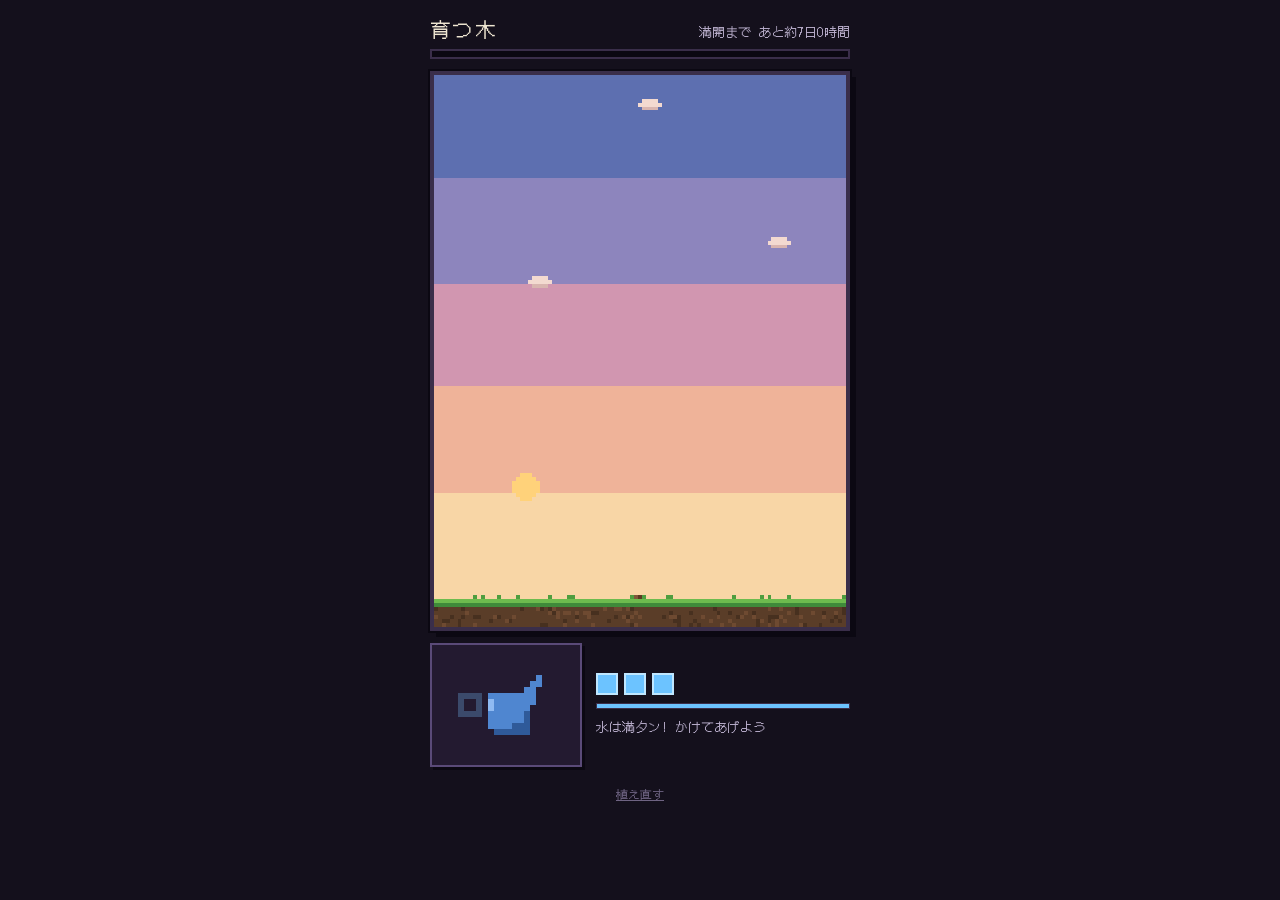
==== commit ad837fc9: "Add files via upload" ====
--- a/index.html
+++ b/index.html
@@ -2,1699 +2,52 @@
 <html lang="ja">
 <head>
 <meta charset="UTF-8">
-<meta name="viewport" content="width=device-width, initial-scale=1">
-<title>Stream Overlay Maker</title>
-<style>
-@import url('https://fonts.googleapis.com/css2?family=Noto+Serif+JP:wght@600;700;900&family=Noto+Sans+JP:wght@400;500;700&family=Rajdhani:wght@600;700&display=swap');
-
-:root {
-  --ui-bg: #0a0f1d; --ui-panel: #111a2f; --ui-panel2: #17223b; --ui-line: #26334f;
-  --ui-text: #e6ebf5; --ui-sub: #8d99b3; --ui-acc: #5b9dff; --ui-or: #e8844a;
-}
-* { box-sizing: border-box; }
-[hidden] { display: none !important; }
-html, body { margin: 0; }
-body { background: var(--ui-bg); color: var(--ui-text); font-family: 'Noto Sans JP', 'Yu Gothic', 'Meiryo', sans-serif; font-size: 14px; }
-body.view { background: transparent; overflow: hidden; }
-body.view #app { display: none; }
-body:not(.view) #viewer { display: none; }
-
-/* =============== 部品の見た目(エディタ・OBS共通) =============== */
-.wc {
-  position: relative; width: 100%; height: 100%; overflow: hidden;
-  padding: calc(22px * var(--s) * var(--d)) calc(30px * var(--s) * var(--d));
-  background: var(--bgc); color: #eceef2; font-family: var(--ff);
-  border: 1px solid rgba(255, 255, 255, .07); border-radius: 4px;
-}
-.wc.inpanel { background: none; border-color: transparent; border-radius: 0; }
-.wc .meta { display: flex; justify-content: space-between; gap: 12px; font-family: var(--ffs); font-size: calc(13px * var(--s)); font-weight: 700; letter-spacing: .18em; color: #7c8594; margin-bottom: calc(12px * var(--s) * var(--d)); }
-.wc .ttl { margin: 0 0 calc(14px * var(--s) * var(--d)); font-size: calc(30px * var(--s)); line-height: 1.15; font-weight: 900; color: #f4ecd8; padding-bottom: calc(6px * var(--s)); border-bottom: 3px solid transparent; display: inline-block; }
-.wc .ttl.ul { border-bottom-color: #f4ecd8; }
-.wc .main { margin: 0 0 calc(10px * var(--s) * var(--d)); font-size: calc(26px * var(--s)); font-weight: 900; line-height: 1.35; color: #fff; word-break: break-word; }
-.wc .main.done { color: #6b7079; text-decoration: line-through; text-decoration-thickness: 2px; }
-.wc .nt { margin: 0 0 calc(12px * var(--s) * var(--d)); padding-left: calc(14px * var(--s)); border-left: 3px solid var(--accent); font-size: calc(16px * var(--s)); font-weight: 600; line-height: 1.7; color: #c8ccd4; white-space: pre-wrap; word-break: break-word; }
-.wc .subs { list-style: none; margin: calc(4px * var(--s)) 0 0; padding: 0; }
-.wc .sub { position: relative; padding-left: calc(28px * var(--s)); margin-bottom: calc(10px * var(--s) * var(--d)); font-size: calc(18px * var(--s)); font-weight: 600; line-height: 1.45; color: #d4d7dd; word-break: break-word; }
-.wc .sub:last-child { margin-bottom: 0; }
-.wc .sub .bx { position: absolute; left: 0; top: calc(5px * var(--s)); width: calc(14px * var(--s)); height: calc(14px * var(--s)); border: 1px solid #777; }
-.wc .sub.next .bx { border-color: var(--accent); }
-.wc .sub.dm { color: #868b95; }
-.wc .sub.done { color: #6b7079; text-decoration: line-through; text-decoration-thickness: 2px; }
-.wc .sub.done .bx { background: var(--accent); border-color: var(--accent); }
-.wc .bar { height: 2px; background: rgba(255, 255, 255, .1); margin-top: calc(18px * var(--s) * var(--d)); }
-.wc .bar i { display: block; height: 100%; background: var(--accent); }
-.wc .all { padding: calc(10px * var(--s)) 0; text-align: center; font-family: var(--ffs); font-weight: 700; letter-spacing: .3em; color: var(--accent); font-size: calc(20px * var(--s)); }
-.wc .empty { color: #868b95; padding: 8px 0; }
-.wc .flash { position: absolute; top: calc(10px * var(--s)); right: calc(18px * var(--s)); font-family: var(--ffs); font-size: calc(12px * var(--s)); font-weight: 700; letter-spacing: .3em; color: var(--accent); opacity: 0; animation: flash 1.3s ease forwards; }
-@keyframes flash { 0% { opacity: 0; transform: translateY(4px); } 15% { opacity: 1; transform: none; } 75% { opacity: 1; } 100% { opacity: 0; } }
-.wc .enter { animation: enter .4s ease both; }
-@keyframes enter { from { opacity: 0; transform: translateY(6px); } to { opacity: 1; transform: none; } }
-
-/* タスクメモ: 横長 */
-.wc.lay-bar { padding: calc(12px * var(--s) * var(--d)) calc(22px * var(--s) * var(--d)); }
-.wc.lay-bar .in { display: flex; align-items: center; gap: calc(26px * var(--s)); height: 100%; }
-.wc.lay-bar .bl { flex: 0 1 44%; min-width: 0; }
-.wc.lay-bar .bl.solo { flex: 1; }
-.wc.lay-bar .meta { margin-bottom: calc(6px * var(--s)); }
-.wc.lay-bar .main { font-size: calc(24px * var(--s)); margin: 0; }
-.wc.lay-bar .nt { margin: calc(6px * var(--s)) 0 0; padding-left: calc(10px * var(--s)); font-size: calc(14px * var(--s)); line-height: 1.5; display: -webkit-box; -webkit-line-clamp: 2; -webkit-box-orient: vertical; overflow: hidden; }
-.wc.lay-bar .br { flex: 1; min-width: 0; display: grid; grid-template-rows: repeat(var(--rows, 2), auto); grid-auto-flow: column; grid-auto-columns: minmax(0, 1fr); gap: calc(4px * var(--s)) calc(22px * var(--s)); align-content: center; }
-.wc.lay-bar .sub { font-size: calc(16px * var(--s)); margin: 0; padding-left: calc(24px * var(--s)); }
-.wc.lay-bar .sub .bx { top: calc(4px * var(--s)); }
-.wc.lay-bar .all { flex: 1; }
-.wc.lay-bar .bar { position: absolute; left: 0; right: 0; bottom: 0; margin: 0; }
-
-/* 探しもの・カウンター */
-.wc .lt { font-family: var(--ffs); font-size: calc(13px * var(--s)); font-weight: 700; letter-spacing: .16em; color: #7c8594; margin-bottom: calc(10px * var(--s) * var(--d)); }
-.wc .ls { list-style: none; margin: 0; padding: 0; }
-.wc .li { display: flex; align-items: flex-start; gap: calc(10px * var(--s)); padding: calc(7px * var(--s)) 0; border-bottom: 1px solid rgba(255, 255, 255, .05); cursor: pointer; font-size: calc(17px * var(--s)); font-weight: 600; line-height: 1.4; }
-.wc .li .bx { flex: none; position: relative; top: calc(4px * var(--s)); width: calc(14px * var(--s)); height: calc(14px * var(--s)); border: 1px solid #777; }
-.wc .li .lx { flex: 1; min-width: 0; word-break: break-word; color: #d4d7dd; }
-.wc .li .lc { flex: none; font-family: var(--ffs); font-weight: 700; color: var(--accent); font-size: calc(16px * var(--s)); white-space: nowrap; }
-.wc .li.done .lx { color: #6b7079; text-decoration: line-through; text-decoration-thickness: 2px; }
-.wc .li.done .bx { background: var(--accent); border-color: var(--accent); }
-.wc .li.done .lc { color: #6b7079; }
-
-/* アイテム画像(タイル) */
-.wc.t-grid { padding: calc(14px * var(--s) * var(--d)) calc(12px * var(--s) * var(--d)); }
-.wc .gs { display: grid; grid-template-columns: repeat(var(--cols, 2), minmax(0, 1fr)); gap: calc(8px * var(--s)); }
-.wc .gt { position: relative; aspect-ratio: 1; border: 1px solid rgba(255, 255, 255, .1); background: rgba(255, 255, 255, .035); cursor: pointer; overflow: hidden; display: flex; align-items: center; justify-content: center; }
-.wc .gt img { max-width: 84%; max-height: 84%; object-fit: contain; filter: grayscale(.8) brightness(.7); opacity: .65; transition: filter .3s, opacity .3s; }
-.wc .gt .nm { padding: 4px; text-align: center; font-size: calc(13px * var(--s)); font-weight: 700; color: #9aa0ab; word-break: break-all; line-height: 1.3; }
-.wc .gt .gn { position: absolute; left: 0; right: 0; bottom: 0; padding: calc(10px * var(--s)) calc(4px * var(--s)) calc(2px * var(--s)); background: linear-gradient(transparent, rgba(0, 0, 0, .8)); font-size: calc(11px * var(--s)); font-weight: 700; color: #d4d7dd; white-space: nowrap; overflow: hidden; text-overflow: ellipsis; text-align: center; }
-.wc .gt .gc { position: absolute; right: calc(4px * var(--s)); top: calc(2px * var(--s)); font-family: var(--ffs); font-weight: 700; font-size: calc(13px * var(--s)); color: var(--accent); text-shadow: 0 0 4px #000, 0 0 2px #000; }
-.wc .gt.done { border-color: var(--accent); box-shadow: inset 0 0 0 1px var(--accent); }
-.wc .gt.done img { filter: none; opacity: 1; }
-.wc .gt.done .nm { color: #fff; }
-.wc .gt.done .gc::before { content: '✓ '; }
-.wc .gt.fx::after { content: ''; position: absolute; left: -10%; right: -10%; top: 0; height: 2px; background: linear-gradient(90deg, transparent, #fff 30%, #fff 70%, transparent); box-shadow: 0 0 10px 3px var(--accent), 0 0 22px 6px var(--accent); animation: beam .6s ease-out forwards; pointer-events: none; }
-.wc .gt.fx { animation: gflash .8s ease-out; }
-@keyframes beam { 0% { top: 0; opacity: 1; } 100% { top: 100%; opacity: 0; } }
-@keyframes gflash { 0% { box-shadow: inset 0 0 0 2px #fff, inset 0 0 18px var(--accent); } 100% { box-shadow: inset 0 0 0 0 transparent; } }
-.wc.t-grid .lt { margin-bottom: calc(8px * var(--s)); }
-.wc img { pointer-events: none; -webkit-user-drag: none; user-select: none; }
-/* 画像 */
-.wc.t-image { padding: 0; background: none; border: 0; border-radius: 0; }
-.wc.t-image .in { height: 100%; box-sizing: border-box; }
-.wc .pimg { display: block; width: 100%; height: 100%; }
-
-/* 育つ木 */
-.wc.t-plant { padding: 0; background: none; border: 0; border-radius: 0; }
-.wc.t-plant .in { position: absolute; inset: 0; display: flex; align-items: flex-end; justify-content: center; }
-.wc .pl { display: block; cursor: pointer; }
-.wc .plmsg { position: absolute; left: 0; right: 0; top: calc(10px * var(--s)); text-align: center; font-family: var(--ffs); font-weight: 700; font-size: calc(16px * var(--s)); letter-spacing: .2em; color: #fff6a0; text-shadow: 0 0 6px #000, 0 1px 0 #000; opacity: 0; animation: flash 2.4s ease forwards; pointer-events: none; }
-
-/* 時計・テキスト */
-.wc.t-clock .in, .wc.t-text .in { height: 100%; display: flex; flex-direction: column; justify-content: center; }
-.wc.t-clock .in { align-items: center; }
-.wc .ck { font-family: var(--ffs); font-weight: 700; font-size: calc(46px * var(--s)); letter-spacing: .04em; line-height: 1.1; color: #fff; font-variant-numeric: tabular-nums; white-space: nowrap; }
-.wc .cd { font-family: var(--ffs); font-size: calc(14px * var(--s)); letter-spacing: .14em; color: #7c8594; margin: calc(4px * var(--s)) 0; }
-.wc .tb { font-size: calc(var(--fs, 24px) * var(--s)); line-height: 1.5; white-space: pre-wrap; word-break: break-word; }
-
-/* =============== OBS用ビュー =============== */
-#vwrap { position: absolute; left: 0; top: 0; }
-#vctl { position: fixed; top: 4px; right: 6px; display: flex; gap: 6px; opacity: 0; transition: opacity .25s; z-index: 5; }
-body:hover #vctl { opacity: 1; }
-#vctl button { background: rgba(20, 20, 20, .9); color: #bbb; border: 1px solid #555; padding: 3px 9px; cursor: pointer; font-size: 12px; }
-#vf { position: absolute; left: 0; top: 0; }
-
-/* =============== エディタ =============== */
-#app { display: grid; grid-template-columns: minmax(340px, 430px) minmax(0, 1fr); gap: 16px; padding: 16px; align-items: start; max-width: 1560px; margin: 0 auto; }
-@media (max-width: 960px) { #app { grid-template-columns: 1fr; } }
-.panel { background: var(--ui-panel); border: 1px solid var(--ui-line); border-radius: 14px; padding: 14px; }
-.panel + .panel { margin-top: 16px; }
-h2 { font-size: 13px; margin: 0 0 10px; color: var(--ui-sub); font-weight: 700; letter-spacing: .06em; }
-.appttl { font-size: 16px; font-weight: 700; margin: 0 0 12px; }
-.appttl small { color: var(--ui-sub); font-weight: 500; margin-left: 8px; font-size: 12px; }
-.tabs { display: flex; gap: 6px; margin-bottom: 14px; }
-.tab { flex: 1; background: var(--ui-panel2); color: var(--ui-sub); border: 1px solid var(--ui-line); border-radius: 10px; padding: 9px 0; cursor: pointer; font: inherit; font-weight: 700; }
-.tab.on { color: #fff; border-color: var(--ui-acc); background: #1b2c4f; }
-.pane { display: none; }
-.pane.on { display: block; }
-label.f { display: block; margin: 10px 0 4px; font-size: 12px; color: var(--ui-sub); }
-input[type=text], input:not([type]), input[type=number], textarea, select { width: 100%; background: #0d1426; color: var(--ui-text); border: 1px solid var(--ui-line); border-radius: 8px; padding: 8px 10px; font: inherit; }
-textarea { resize: vertical; }
-input:focus, textarea:focus, select:focus { outline: 1px solid var(--ui-acc); }
-input[type=color] { width: 100%; height: 34px; padding: 2px; background: #0d1426; border: 1px solid var(--ui-line); border-radius: 8px; cursor: pointer; }
-input[type=range] { width: 100%; accent-color: var(--ui-acc); }
-.btn { background: var(--ui-panel2); color: var(--ui-text); border: 1px solid var(--ui-line); border-radius: 10px; padding: 9px 14px; cursor: pointer; font: inherit; font-weight: 700; }
-.btn:hover { border-color: var(--ui-acc); }
-.btn.pri { background: linear-gradient(180deg, #4a82d8, #3a68b4); border-color: #4a82d8; }
-.btn.or { background: linear-gradient(180deg, #f0904f, #d4703a); border-color: #f0904f; color: #fff; }
-.btn.wide { width: 100%; }
-.btn.sm { padding: 6px 10px; font-size: 12px; font-weight: 500; }
-.mini { background: #0d1426; color: var(--ui-sub); border: 1px solid var(--ui-line); border-radius: 6px; padding: 4px 8px; cursor: pointer; font: inherit; font-size: 12px; flex: none; }
-.mini:hover { color: #fff; border-color: var(--ui-acc); }
-.row { display: flex; gap: 8px; align-items: center; }
-.sec { margin-top: 14px; padding-top: 12px; border-top: 1px solid var(--ui-line); }
-.g4 { display: grid; grid-template-columns: repeat(4, 1fr); gap: 6px; }
-.g4 label { font-size: 11px; color: var(--ui-sub); display: block; }
-.g3 { display: grid; grid-template-columns: repeat(3, 1fr); gap: 6px; }
-.icard { background: var(--ui-panel2); border: 1px solid var(--ui-line); border-radius: 10px; padding: 10px; margin-bottom: 10px; display: grid; gap: 8px; }
-.icard.on { border-color: var(--ui-acc); box-shadow: 0 0 0 1px var(--ui-acc) inset; }
-.icard .irow { display: flex; gap: 6px; align-items: center; }
-.icard .num { color: var(--ui-sub); font-size: 12px; width: 18px; text-align: center; flex: none; }
-.icard .irow input[data-k=text] { flex: 1; min-width: 0; font-weight: 700; }
-.icard .irow select { width: auto; flex: 1; min-width: 0; }
-.icard .irow label { font-size: 12px; color: var(--ui-sub); display: flex; align-items: center; gap: 4px; flex: none; }
-.icard .irow label input { width: 64px; padding: 6px 8px; }
-.icard .subrow { display: flex; gap: 6px; align-items: center; padding-left: 24px; }
-.icard .subrow::before { content: '└'; color: var(--ui-sub); font-size: 12px; margin-left: -2px; }
-.chk { display: flex; align-items: center; gap: 8px; margin: 10px 0 0; font-size: 13px; cursor: pointer; }
-.chk input { accent-color: var(--ui-acc); width: 16px; height: 16px; }
-.slider { margin-top: 10px; font-size: 12px; color: var(--ui-sub); }
-.slider b { color: var(--ui-text); font-weight: 500; margin-left: 6px; }
-.presets { display: grid; grid-template-columns: repeat(3, 1fr); gap: 6px; }
-details { margin-top: 12px; }
-summary { cursor: pointer; color: var(--ui-acc); font-size: 13px; }
-.help { color: var(--ui-sub); font-size: 12px; line-height: 1.7; }
-.help b, .help code { color: var(--ui-text); font-weight: 500; }
-.help ol { margin: 6px 0 0; padding-left: 18px; }
-.seg { display: flex; border: 1px solid var(--ui-line); border-radius: 8px; overflow: hidden; flex: none; }
-.seg button { background: #0d1426; color: var(--ui-sub); border: 0; padding: 6px 10px; cursor: pointer; font: inherit; font-size: 12px; }
-.seg button.on { background: #1b2c4f; color: #fff; }
-
-/* 部品リスト */
-.wrow { display: flex; gap: 6px; align-items: center; padding: 8px 10px; margin-bottom: 6px; background: var(--ui-panel2); border: 1px solid var(--ui-line); border-radius: 10px; cursor: pointer; }
-.wrow.on { border-color: var(--ui-acc); box-shadow: 0 0 0 1px var(--ui-acc) inset; }
-.wrow .wn { flex: 1; min-width: 0; font-weight: 700; white-space: nowrap; overflow: hidden; text-overflow: ellipsis; }
-.wrow .wt { font-size: 11px; color: var(--ui-sub); flex: none; }
-
-/* 画面全体のプレビュー */
-#cvbox { position: relative; width: 100%; overflow: hidden; border-radius: 10px; border: 1px solid var(--ui-line); background: #000; }
-#cv { position: absolute; left: 0; top: 0; width: 1920px; height: 1080px; transform-origin: 0 0; user-select: none; background: linear-gradient(135deg, #2f3d2c, #4a5a3d 45%, #232b22); }
-#fc { position: absolute; left: 0; top: 0; pointer-events: none; }
-.wbox, .gbox { position: absolute; }
-.gbox { outline: 2px dashed transparent; cursor: move; }
-.gbox .gtag { position: absolute; left: 50%; top: 50%; transform: translate(-50%, -50%); color: rgba(255, 255, 255, .55); font-size: 44px; text-align: center; line-height: 1.5; pointer-events: none; }
-.gbox.sel { outline-color: #5b9dff; }
-.wbox { cursor: move; }
-.wbox.sel { outline: 3px solid #5b9dff; outline-offset: 2px; z-index: 3; }
-.wbox.over { outline: 3px dashed #ff6b5e; outline-offset: 2px; }
-.wbox .wtag { display: none; position: absolute; left: 0; top: -34px; background: #5b9dff; color: #fff; font-size: 22px; padding: 2px 12px; border-radius: 4px; white-space: nowrap; pointer-events: none; }
-.wbox.sel .wtag { display: block; }
-.rh { display: none; position: absolute; right: -14px; bottom: -14px; width: 28px; height: 28px; background: #5b9dff; border: 3px solid #fff; border-radius: 50%; cursor: nwse-resize; z-index: 5; }
-.sel > .rh { display: block; }
-.outrow { display: flex; gap: 8px; align-items: center; padding: 8px 0; border-bottom: 1px solid var(--ui-line); }
-.outrow .on1 { flex: 1; min-width: 0; }
-.outrow .on1 b { display: block; }
-.outrow .on1 span { font-size: 12px; color: var(--ui-sub); }
-#msg { height: 18px; font-size: 12px; color: #7fd99a; margin-top: 8px; }
-#overmsg { color: #ff8f84; font-size: 12px; margin-top: 8px; }
-.tcnt { color: var(--ui-sub); font-size: 13px; min-width: 120px; text-align: center; }
-</style>
+<meta name="viewport" content="width=device-width, initial-scale=1, viewport-fit=cover">
+<meta name="theme-color" content="#14101c">
+<title>育つ木</title>
+<link rel="preconnect" href="https://fonts.googleapis.com">
+<link rel="preconnect" href="https://fonts.gstatic.com" crossorigin>
+<link href="https://fonts.googleapis.com/css2?family=DotGothic16&display=swap" rel="stylesheet">
+<link rel="stylesheet" href="style.css">
 </head>
 <body>
+<main id="app">
+  <header>
+    <div class="row-between">
+      <span id="title">育つ木</span>
+      <span id="prog-label"></span>
+    </div>
+    <div id="prog"><i id="prog-fill"></i></div>
+  </header>
 
-<!-- ===== OBS用ビュー(#w=… / #f=… が付いたURLで表示) ===== -->
-<div id="viewer">
-  <div id="vctl" hidden><button id="vprev">◀</button><button id="vnext">▶</button></div>
-  <div id="vwrap"></div>
-</div>
-
-<!-- ===== エディタ ===== -->
-<div id="app">
-  <div>
-    <div class="panel">
-      <div class="appttl">Stream Overlay Maker<small>配信画面の部品メーカー</small></div>
-      <div class="tabs">
-        <button class="tab on" data-tab="parts">部品</button>
-        <button class="tab" data-tab="layout">配置</button>
-        <button class="tab" data-tab="design">デザイン</button>
-      </div>
-
-      <div class="pane on" id="pane-parts">
-        <div id="wlist"></div>
-        <div class="row" style="margin-top:8px">
-          <select id="addtype"></select>
-          <button class="btn pri" id="addw" style="flex:none">＋ 部品を追加</button>
-        </div>
-        <div id="wed"></div>
-      </div>
-
-      <div class="pane" id="pane-layout">
-        <h2>テンプレート(部品が入れ替わります)</h2>
-        <div class="presets">
-          <button class="btn" data-tpl="A">A案(ゲーム大)</button>
-          <button class="btn" data-tpl="B">B案(バランス)</button>
-          <button class="btn" data-tpl="blank">空から</button>
-        </div>
-        <h2 style="margin-top:18px">ゲーム画面の場所</h2>
-        <p class="help" style="margin:0 0 8px">プレビューの点線の枠をドラッグしても動かせます。高さは16:9で自動に決まります。</p>
-        <div class="g3">
-          <div><label class="f" style="margin-top:0">X</label><input type="number" data-g="x"></div>
-          <div><label class="f" style="margin-top:0">Y</label><input type="number" data-g="y"></div>
-          <div><label class="f" style="margin-top:0">幅</label><input type="number" data-g="w"></div>
-        </div>
-        <p class="help" id="ginfo" style="margin-top:8px"></p>
-      </div>
-
-      <div class="pane" id="pane-design">
-        <h2>テンプレート</h2>
-        <div class="presets">
-          <button class="btn" data-theme="memo">明朝・紺</button>
-          <button class="btn" data-theme="term">タルコフ端末</button>
-          <button class="btn" data-theme="clean">ミニマル</button>
-        </div>
-        <label class="f" for="t-font">フォント</label>
-        <select id="t-font" data-th="font">
-          <option value="serif">明朝(Noto Serif JP)</option>
-          <option value="gothic">ゴシック(Noto Sans JP)</option>
-          <option value="tech">Rajdhani + ゴシック</option>
-        </select>
-        <div class="g3" style="margin-top:12px">
-          <div><label class="f" style="margin-top:0">アクセント色</label><input type="color" data-th="accent"></div>
-          <div><label class="f" style="margin-top:0">部品の背景色</label><input type="color" data-th="bg"></div>
-          <div><label class="f" style="margin-top:0">外枠の背景色</label><input type="color" data-th="frameBg"></div>
-        </div>
-        <div class="slider">部品の背景の濃さ<b data-thout="alpha"></b><input type="range" min="0" max="100" data-th="alpha"></div>
-        <p class="help" style="margin-top:10px">色や文字の種類は、すべての部品と外枠に共通で使われます。</p>
-      </div>
-    </div>
+  <div id="stage">
+    <canvas id="tree"></canvas>
+    <canvas id="fx"></canvas>
+    <div id="msg"></div>
   </div>
 
-  <div>
-    <div class="panel">
-      <h2>画面全体(1920 × 1080)</h2>
-      <div id="cvbox">
-        <div id="cv">
-          <canvas id="fc" width="1920" height="1080"></canvas>
-          <div class="gbox" id="gbox" data-id="game"><div class="gtag">GAME</div><div class="rh"></div></div>
-        </div>
-      </div>
-      <p class="help" style="margin:8px 0 0">部品はドラッグで動かして、右下の丸でサイズを変えられます。赤い点線は、中身が枠からはみ出している印です。</p>
+  <section id="water">
+    <button id="can-btn" aria-label="じょうろで水をやる"><canvas id="can" width="22" height="18"></canvas></button>
+    <div id="wtext">
+      <div id="pips"><i></i><i></i><i></i></div>
+      <div id="wbar"><i id="wbar-fill"></i></div>
+      <div id="wlabel"></div>
     </div>
+  </section>
 
-    <div class="panel">
-      <h2>書き出し(OBSに入れるもの)</h2>
-      <div id="outs"></div>
-      <div class="row" style="margin-top:12px;flex-wrap:wrap">
-        <button class="btn" id="save-json">設定をファイルに保存</button>
-        <button class="btn" id="load-json">設定を読み込む</button>
-        <input type="file" id="file" accept=".json,application/json" hidden>
-      </div>
-      <div id="msg"></div>
-      <details>
-        <summary>OBSでの使い方</summary>
-        <div class="help">
-          <ol>
-            <li>ゲームキャプチャを、上に出ている「拡大率」と位置に合わせて置く</li>
-            <li>その上に「外枠」を置く(リンクのブラウザソース、またはPNG画像)。ゲーム画面の部分は透明です</li>
-            <li>各部品は、「リンクをコピー」したものをブラウザソースのURL欄に貼る。<b>「ローカルファイル」のチェックは外します</b></li>
-            <li>幅・高さ・位置は、一覧に出ている数字を入れる(背景は透明になります)</li>
-            <li>タスクメモは、ソースを右クリック → 「対話」で <b>→ / ←</b> キー。探しものは対話画面でクリック(右クリックで減らす)</li>
-          </ol>
-          <p>内容や配置を変えたら、変えた部品のリンクをコピーし直してURL欄を入れ替えてください。リンクにはこのファイルの場所が入っているので、ファイルを動かしたり名前を変えたりしたら作り直しです。進み具合や個数はOBSのブラウザ内に保存されます。</p>
-        </div>
-      </details>
-    </div>
+  <button id="reset" class="link">植え直す</button>
 
-    <div class="panel" id="rmpanel">
-      <h2>Stream Deck などから操作する</h2>
-      <p class="help" style="margin:0 0 8px">ボタン1つで「水やり」「タスクを進める」「アイテム+1」ができるようになります。小さな中継ツール(リレー)を、配信中だけパソコンで動かします。</p>
-      <label class="chk"><input type="checkbox" id="rm-on">この機能を使う(オンにしたら、部品のリンクを貼り直します)</label>
-      <div class="row" style="margin-top:8px"><span class="help" style="flex:1">ポート番号(ふつうは変えなくてOK)</span><input type="number" id="rm-port" min="1024" max="65535" style="width:110px"></div>
-      <div class="row" style="margin-top:10px;flex-wrap:wrap"><button class="btn" id="rm-dl">リレーを保存(overlay-relay.js)</button><button class="btn" id="rm-bat">起動用のファイルを保存(.bat)</button></div>
-      <div id="rm-cmds" style="margin-top:12px"></div>
-      <details>
-        <summary>設定のしかた</summary>
-        <div class="help">
-          <ol>
-            <li>「リレーを保存」で <b>overlay-relay.js</b> を、好きなフォルダに保存します(Node.jsが入っている必要があります)。</li>
-            <li>そのフォルダで、ターミナルから <code>node overlay-relay.js</code> を実行します。「起動しました」と出れば成功です。配信中は、この画面を開いたままにします。(.bat を同じフォルダに置けば、ダブルクリックで起動できます)</li>
-            <li>上の「この機能を使う」をオンにして、操作したい部品のリンクを、OBSに貼り直します。</li>
-            <li>Stream Deck に「Webサイト」のアクションを置き、URL欄に下の一覧の「URLをコピー」で出したものを貼ります。<b>「バックグラウンドでアクセス」にチェック</b>を入れると、ブラウザが開きません。</li>
-          </ol>
-          <p>リレーはこのパソコンの中(127.0.0.1)だけで動き、外からはつながりません。部品の名前で絞りたいときは、一覧のURLの <code>?part=</code> 以降がその部品の名前です(名前を変えたらURLも取り直してください)。</p>
-        </div>
-      </details>
-    </div>
+  <div id="debug" hidden>
+    <b>デバッグ</b>
+    <button data-adv="4">+4時間</button>
+    <button data-adv="24">+1日</button>
+    <button data-adv="72">+3日</button>
+    <button id="dbg-water">水を満タン</button>
   </div>
-</div>
+</main>
 
-<script type="text/plain" id="relay-src">// Stream Overlay Maker 用 リレー(Stream Deck などから操作するための小さな中継ツール)
-// 使い方: このファイルのあるフォルダで  node overlay-relay.js  を実行(Node.jsが必要)。止めるときは Ctrl+C。
-// 他のポートを使うとき: node overlay-relay.js 4600
-// 自分のパソコンの中(127.0.0.1)だけで動きます。外のネットワークには公開されません。
-'use strict';
-const http = require('http');
-const PORT = parseInt(process.argv[2] || process.env.PORT || '4580', 10);
-const ALLOWED = new Set(['water', 'unwater', 'next', 'prev', 'item']);
-let seq = 0, cmds = [];
-
-const send = (res, code, body, type) => {
-  res.writeHead(code, { 'Content-Type': type || 'application/json; charset=utf-8', 'Access-Control-Allow-Origin': '*', 'Access-Control-Allow-Headers': '*', 'Cache-Control': 'no-store' });
-  res.end(body);
-};
-
-const helpPage = () => `<!doctype html><meta charset="utf-8"><title>Overlay Relay</title>
-<body style="font:15px/1.7 sans-serif;max-width:720px;margin:30px auto;padding:0 16px">
-<h2>Overlay Relay は動いています(ポート ${PORT})</h2>
-<p>Stream Deck の「Webサイト」アクション(バックグラウンドでアクセス)などに、次のURLを入れて使います。</p>
-<ul>
-<li>水やり: <code>http://127.0.0.1:${PORT}/cmd/water</code></li>
-<li>水やりを1つ戻す: <code>http://127.0.0.1:${PORT}/cmd/unwater</code></li>
-<li>タスクを進める: <code>http://127.0.0.1:${PORT}/cmd/next</code></li>
-<li>タスクを戻す: <code>http://127.0.0.1:${PORT}/cmd/prev</code></li>
-<li>探しものの1番目を+1: <code>http://127.0.0.1:${PORT}/cmd/item/1</code>(−1は <code>/cmd/item/1/minus</code>)</li>
-</ul>
-<p>部品の名前で絞るときは、最後に <code>?part=部品の名前</code> を付けます。</p>`;
-
-http.createServer((req, res) => {
-  let u;
-  try { u = new URL(req.url, 'http://127.0.0.1'); } catch (e) { return send(res, 400, '{"ok":false}'); }
-  if (req.method === 'OPTIONS') return send(res, 204, '');
-  if (u.pathname === '/poll') {
-    const since = parseInt(u.searchParams.get('since'), 10);
-    const out = Number.isFinite(since) && since >= 0 ? cmds.filter(c => c.id > since) : [];
-    return send(res, 200, JSON.stringify({ last: seq, cmds: out }));
-  }
-  if (u.pathname.startsWith('/cmd/')) {
-    const seg = u.pathname.slice(5).split('/').map(s => { try { return decodeURIComponent(s); } catch (e) { return ''; } });
-    if (!ALLOWED.has(seg[0])) return send(res, 404, '{"ok":false,"error":"unknown command"}');
-    const c = { id: ++seq, cmd: seg[0], arg: String(seg[1] || '').slice(0, 20), minus: seg[2] === 'minus', part: String(u.searchParams.get('part') || '').slice(0, 60) };
-    cmds.push(c); if (cmds.length > 200) cmds.shift();
-    console.log(new Date().toLocaleTimeString(), c.cmd, c.arg || '', c.minus ? '(-1)' : '', c.part ? '[' + c.part + ']' : '');
-    return send(res, 200, JSON.stringify({ ok: true, id: c.id }));
-  }
-  if (u.pathname === '/') return send(res, 200, helpPage(), 'text/html; charset=utf-8');
-  send(res, 404, '{"ok":false}');
-}).on('error', e => {
-  console.error(e.code === 'EADDRINUSE' ? `ポート ${PORT} はすでに使われています。リレーがもう起動しているか、別のポート(例: node overlay-relay.js 4600)を使ってください。` : e.message);
-  process.exit(1);
-}).listen(PORT, '127.0.0.1', () => {
-  console.log(`Overlay Relay を起動しました: http://127.0.0.1:${PORT}/  (止めるには Ctrl+C)`);
-});
-</script>
-<script>
-(() => {
-'use strict';
-const $ = id => document.getElementById(id);
-const esc = s => String(s).replace(/[&<>"']/g, c => ({'&':'&amp;','<':'&lt;','>':'&gt;','"':'&quot;',"'":'&#39;'}[c]));
-const clamp = (n, a, b) => Math.min(b, Math.max(a, n));
-const KEY = 'tmm_state_v3';
-const W = 1920, H = 1080;
-const SANS = "'Noto Sans JP','Yu Gothic','Meiryo',sans-serif";
-const FONTS = {
-  serif:  "'Noto Serif JP','Yu Mincho','Hiragino Mincho ProN','Source Han Serif JP',serif",
-  gothic: SANS,
-  tech:   "'Rajdhani','Noto Sans JP','Yu Gothic','Meiryo',sans-serif"
-};
-const DENS = { loose: 1.15, normal: 1, tight: .6 };
-const THEMES = {
-  memo:  { font: 'serif',  accent: '#b8923f', bg: '#15171d', alpha: 94, frameBg: '#10131a' },
-  term:  { font: 'tech',   accent: '#c79a54', bg: '#0c0c0c', alpha: 86, frameBg: '#0a0a0a' },
-  clean: { font: 'gothic', accent: '#8ab4ff', bg: '#111111', alpha: 80, frameBg: '#0d0f14' }
-};
-const TYPE_NAMES = { task: 'タスクメモ', list: '探しもの・カウンター', grid: 'アイテム画像(タイル)', clock: '時計', text: 'テキスト', image: '画像', plant: '育つ木(ドット絵)' };
-const okImg = v => typeof v === 'string' && v.length < 600000 && (/^data:image\/(png|webp|jpeg|gif);base64,[A-Za-z0-9+\/=]+$/.test(v) || /^https?:\/\/[^\s"'<>]+$/.test(v));
-let FX = null;
-const setFx = (id, i) => { FX = { id, i }; setTimeout(() => { if (FX && FX.id === id && FX.i === i) FX = null; }, 1200); };
-
-/* ---------- 汎用 ---------- */
-const str = (v, d) => typeof v === 'string' ? v : d;
-const hex = (v, d) => /^#[0-9a-f]{6}$/i.test(v) ? v : d;
-const num = (v, d, a, b) => v !== null && v !== '' && v !== undefined && Number.isFinite(+v) ? clamp(+v, a, b) : d;
-const bool = (v, d) => typeof v === 'boolean' ? v : d;
-const pick = (v, list, d) => list.includes(v) ? v : d;
-const uid = () => 'w' + Math.random().toString(36).slice(2, 8);
-function rgba(h, a) { const n = parseInt(h.slice(1), 16); return `rgba(${n >> 16},${(n >> 8) & 255},${n & 255},${a / 100})`; }
-function shade(h, pct) {
-  const n = parseInt(h.slice(1), 16), t = Math.abs(pct) / 100, f = pct < 0 ? 0 : 255;
-  const m = c => Math.round(c + (f - c) * t);
-  return `rgb(${m(n >> 16)},${m((n >> 8) & 255)},${m(n & 255)})`;
-}
-const enc = o => {
-  const b = new TextEncoder().encode(JSON.stringify(o)); let s = '';
-  for (let i = 0; i < b.length; i++) s += String.fromCharCode(b[i]);
-  return btoa(s).replace(/\+/g, '-').replace(/\//g, '_').replace(/=+$/, '');
-};
-const dec = t => {
-  t = t.replace(/-/g, '+').replace(/_/g, '/'); while (t.length % 4) t += '=';
-  const s = atob(t), b = new Uint8Array(s.length);
-  for (let i = 0; i < s.length; i++) b[i] = s.charCodeAt(i);
-  return JSON.parse(new TextDecoder().decode(b));
-};
-const hash = t => { let h = 5381; for (let i = 0; i < t.length; i++) h = ((h << 5) + h + t.charCodeAt(i)) | 0; return (h >>> 0).toString(36); };
-
-/* ============================================================
-   タスクメモの進み方
-   進捗は「消化したステップ数 p」ひとつ。ステップ = サブタスク1個、または
-   サブタスクのない項目1個。
-   ============================================================ */
-const steps = it => Math.max(1, it.subs.length);
-const taskTotal = items => items.reduce((a, i) => a + steps(i), 0);
-const taskStart = (items, idx) => items.slice(0, idx).reduce((a, i) => a + steps(i), 0);
-function taskLocate(items, p) {
-  let r = p;
-  for (let i = 0; i < items.length; i++) { const n = steps(items[i]); if (r < n) return { ti: i, si: r }; r -= n; }
-  return { ti: items.length, si: 0 };
-}
-function parseText(src) {
-  const out = []; let cur = null;
-  const mk = line => { const [name, ...rest] = line.split(/\s*[|｜]\s*/); return { text: name.trim(), note: rest.join(' ').trim(), subs: [] }; };
-  for (const raw of src.split(/\r?\n/)) {
-    const line = raw.trim(); if (!line) continue;
-    let m;
-    if ((m = line.match(/^\d+[.．)）]\s*(.*)$/))) { cur = mk(m[1]); out.push(cur); }
-    else if (cur && (m = line.match(/^[-・◦○]\s*(.*)$/))) cur.subs.push(m[1].trim());
-    else if (cur && (m = line.match(/^[>＞※]\s*(.*)$/))) cur.note = cur.note ? cur.note + '\n' + m[1].trim() : m[1].trim();
-    else { cur = mk(line.replace(/^[-・◦○]\s*/, '')); out.push(cur); }
-  }
-  return out.slice(0, 60);
-}
-const toText = items => items.map((it, i) =>
-  `${i + 1}. ${it.text}` +
-  (it.note ? '\n' + it.note.split('\n').map(l => '> ' + l).join('\n') : '') +
-  it.subs.map(s => '\n- ' + s).join('')).join('\n');
-
-/* ============================================================
-   ドット絵の植物
-   ============================================================ */
-const PAL = {
-  tree:   { name: '若葉の木', leaf: ['#1d4a2a', '#2f7d3e', '#58b04a', '#a6e870'], trunk: ['#3a2416', '#5b3a22', '#80573a'], fruit: '#e0463b', petals: false, bloom: null },
-  sakura: { name: '桜',       leaf: ['#7c2e55', '#c4567f', '#f08fb2', '#ffd6e4'], trunk: ['#38242f', '#573748', '#7b5367'], fruit: '#fff4f8', petals: true,  bloom: '#fff4f8' },
-  autumn: { name: '紅葉',     leaf: ['#6a230f', '#b5461a', '#e8862c', '#f7c95a'], trunk: ['#33211a', '#52382a', '#74523c'], fruit: '#ffe58f', petals: true,  bloom: null }
-};
-const PALX = { summer: { name: '夏', leaf: ['#123b1d', '#206a35', '#37a047', '#86d95c'], trunk: ['#3a2416', '#5b3a22', '#80573a'], fruit: '#e0463b', petals: false, bloom: null } };
-const SEASONS = ['春', '夏', '秋', '冬'];
-const SKY = {
-  day:    ['#5fb0e6', '#7cc2ee', '#9ad2f2', '#b9e0f6', '#d8f0fa'],
-  dawn:   ['#5d6fb0', '#8d85bd', '#d196b0', '#efb399', '#f8d6a6'],
-  sunset: ['#444a8c', '#85569a', '#d4647a', '#ee8c60', '#f7bd6a'],
-  night:  ['#080c26', '#0e1536', '#151f46', '#1b2856', '#243566']
-};
-const BAY = [0, 0.5, 0.75, 0.25];
-const PLFX = new Map();
-const plFx = id => { let a = PLFX.get(id); if (!a) { a = []; PLFX.set(id, a); } return a; };
-let PLMSG = null;
-const PLC = new Map();
-const rng = seed => { let a = parseInt(hash(String(seed)), 36) >>> 0; return () => { a |= 0; a = a + 0x6D2B79F5 | 0; let t = Math.imul(a ^ a >>> 15, 1 | a); t = t + Math.imul(t ^ t >>> 7, 61 | t) ^ t; return ((t ^ t >>> 14) >>> 0) / 4294967296; }; };
-const hsh = (x, y, k) => { let h = (Math.imul(x | 0, 374761393) + Math.imul(y | 0, 668265263) + Math.imul(k | 0, 1013904223)) | 0; h = Math.imul(h ^ (h >>> 15), 2246822519); h = Math.imul(h ^ (h >>> 13), 3266489917); return ((h ^ (h >>> 16)) >>> 0) / 4294967296; };
-const ease = x => x * x * (3 - 2 * x);
-const plSteps = p => Math.max(3, Math.round(p.steps) || 20);
-const plThr = (p, k) => Math.max(k + 1, Math.round(plSteps(p) * (0.15 + 0.85 * k / (DECOR.length - 1))));
-const plUnl = w => { if (!w.props.decor) return 0; let n = 0; for (let k = 0; k < DECOR.length; k++) if ((w.state.g | 0) >= plThr(w.props, k)) n++; return n; };
-function plSeasonIdx(w) { const p = w.props, g = w.state.g | 0, st = plSteps(p); return !p.seasons || g < st ? -1 : Math.floor((g - st) / Math.max(1, p.seasonLen)); }
-function plSeason(w) { const i = plSeasonIdx(w); return i < 0 ? -1 : i % 4; }
-function plInfo(w) {
-  const g = w.state.g | 0, st = plSteps(w.props), n = plUnl(w);
-  let t = `成長 ${g} / ${st}(${Math.min(100, Math.round(g / st * 100))}%)`;
-  const si = plSeasonIdx(w);
-  if (si >= 0) { const len = Math.max(1, w.props.seasonLen); t += ` ／ 季節: ${SEASONS[si % 4]}(あと${len - ((g - plSteps(w.props)) % len)}回で${SEASONS[(si + 1) % 4]})`; }
-  if (w.props.decor) t += ` ／ デコレーション・動物 ${n}/${DECOR.length}` + (n ? ':' + DECOR.slice(0, n).join('・') : '') + (n < DECOR.length ? ` ／ 次は「${DECOR[n]}」(${plThr(w.props, n)}回で解放)` : '');
-  return t;
-}
-function waterPlant(w, dir) {
-  const before = plUnl(w), sBefore = plSeasonIdx(w), fx = plFx(w.id), now = performance.now() / 1000;
-  w.state.g = clamp((w.state.g | 0) + (dir > 0 ? 1 : -1), 0, 9999);
-  if (dir > 0) {
-    for (let i = 0; i < 9; i++) fx.push({ k: 'drop', xf: 0.2 + Math.random() * 0.6, t0: now, dl: Math.random() * 0.35 });
-    fx.push({ k: 'burst', t0: now + 0.9 });
-    const after = plUnl(w), sAfter = plSeasonIdx(w);
-    if (sAfter > sBefore) PLMSG = { id: w.id, text: sAfter === 0 ? '満開!' : SEASONS[sAfter % 4], t: Date.now() };
-    else if (after > before) PLMSG = { id: w.id, text: 'NEW  ' + DECOR[after - 1], t: Date.now() };
-  }
-}
-function skyPhase(mode) {
-  if (mode !== 'auto') return mode;
-  const d = new Date(), h = d.getHours() + d.getMinutes() / 60;
-  return h >= 5 && h < 7 ? 'dawn' : h >= 7 && h < 16.5 ? 'day' : h >= 16.5 && h < 18.5 ? 'sunset' : 'night';
-}
-function plLayout(p, Lw, Lh) {
-  const key = [p.seed, p.species, Lw, Lh].join('|'); let L = PLC.get(key); if (L) return L;
-  const R = rng(key), gy = Lh - Math.max(6, Math.round(Lh * 0.05));
-  const cx = Math.round(Lw / 2 + (R() - .5) * Lw * 0.08), U = Math.max(12, Math.min(Lw, gy * 0.33)), Hc = Math.max(10, Math.min(gy * 0.34, U * 1.5)), TH = Math.max(4, Math.round(Math.min(gy * 0.26, U * 0.9)));
-  const J = () => (R() - .5) * .08;
-  const limbs = [{ t: .70, ex: -.27 + J(), ey: .30 + J() }, { t: .76, ex: .28 + J(), ey: .36 + J() }, { t: .88, ex: -.14 + J(), ey: .64 + J() }, { t: .92, ex: .15 + J(), ey: .70 + J() }, { t: 1.0, ex: J(), ey: 1.0 }];
-  const clumps = [
-    ...limbs.map((l, i) => ({ ex: l.ex, ey: l.ey, r: (i === 4 ? .19 : .17) + R() * .03 })),
-    { ex: 0, ey: .45, r: .22 }, { ex: -.30, ey: .52, r: .15 }, { ex: .30, ey: .56, r: .15 }, { ex: -.08, ey: .82, r: .17 }, { ex: .12, ey: .22, r: .16 }, { ex: -.12, ey: .2, r: .15 }
-  ].map(c => Object.assign(c, { ex: c.ex + (R() - .5) * .04, id: Math.floor(R() * 1000) }));
-  L = { gy, cx, U, Hc, TH, limbs, clumps, wob: R() * 6.28,
-    stars: Array.from({ length: 14 }, () => ({ x: Math.floor(R() * Lw), y: Math.floor(R() * gy * 0.6), ph: R() * 6.28 })),
-    clouds: Array.from({ length: 3 }, () => ({ y: Math.floor(gy * (0.05 + R() * 0.35)), x0: R() * (Lw + 14), sp: 0.5 + R() * 0.7 })),
-    decor: DECOR.map(() => ({ x: Math.floor(3 + R() * Math.max(1, Lw - 6)), c: Math.floor(R() * 3) })) };
-  if (PLC.size > 20) PLC.clear();
-  PLC.set(key, L); return L;
-}
-const NAMES = { flower: '花', mush: 'キノコ', stone: '石', bunny: 'うさぎ', fly: 'ちょうちょ', fence: '柵', squirrel: 'リス', lantern: 'ランタン', bird: '小鳥', owl: 'ふくろう', hedgehog: 'ハリネズミ', firefly: 'ほたる', fox: 'きつね', deer: 'しか', fruit: '実り' };
-const ORDER = Object.keys(NAMES);
-const DECOR = ORDER.map(k => NAMES[k]);
-const SPR = {
-  bunny: { c: { b: '#b69a82', p: '#f0a8b8', K: '#1b1b1b', n: '#e08aa0', w: '#ffffff', f: '#8a7260' }, r: ['......bp', '......bp', '....bbbb', '.bbbbbKb', 'wbbbbbbn', '.bbbbbb.', '.ff..ff.'] },
-  squirrel: { c: { t: '#d6823a', l: '#f2b878', b: '#a8541f', K: '#1b1b1b', n: '#3a2a2a', f: '#6b3a18' }, r: ['tt......', 'ttt..bb.', 'tlt.bbbb', 'ttbbbbKb', '.tbbbbbn', '..bbbbb.', '..bbbbb.', '..f..f..'] },
-  hedgehog: { c: { s: '#5a4636', S: '#8a6e52', b: '#e0c4a0', K: '#111111', n: '#222222', f: '#3a2c20' }, r: ['..sssss..', '.sSsSsSs.', 'sSsSsSsbb', 'ssssssbKn', '.f.f.f.f.'] },
-  fox: { c: { o: '#e07b2a', w: '#fff3e0', K: '#1b1b1b', n: '#2a1a12', f: '#4a2a14', d: '#b35a1a' }, r: ['........o.o.', '........ooo.', 'oo....ooooKo', 'ooow.oooooon', 'woooooooowww', '.dooooooooo.', '..f.f..f.f..'] },
-  deer: { c: { a: '#cdb89a', o: '#b07a45', O: '#8d5e32', K: '#1b1b1b', n: '#2a1a12', w: '#f3e6d0', f: '#5a3d22' }, r: ['......a.a..', '......aaa.a', '.......aaa.', '........oo.', '.......oKon', '......ooooo', '.....ooo...', '....oooo...', 'ww.ooooooo..', 'wooooooooo..', '.oooooooOo..', '.oooooooOo..', '.f.f...f.f..', '.f.f...f.f..'] },
-  owl: { c: { b: '#7a5c3e', w: '#fff3d6', K: '#1b1b1b', Y: '#ffd84a', y: '#ffb347', c: '#d8c3a0' }, r: ['bb...bb', 'bbbbbbb', 'bwwbwwb', 'bwKbKwb', 'bbbybbb', 'bcccccb', 'bcbcbcb', '.bcccb.', '..y.y..'] },
-  owlz: { c: { b: '#7a5c3e', w: '#fff3d6', K: '#1b1b1b', Y: '#ffd84a', y: '#ffb347', c: '#d8c3a0' }, r: ['bb...bb', 'bbbbbbb', 'bbbbbbb', 'bKKbKKb', 'bbbybbb', 'bcccccb', 'bcbcbcb', '.bcccb.', '..y.y..'] }
-};
-const PLV = new Map();
-function plVis(id, tg, ts, fade, now) {
-  let v = PLV.get(id); if (!v) { v = { g: tg, s: ts, t: now }; PLV.set(id, v); return v; }
-  const dt = Math.min(0.25, Math.max(0, now - v.t)); v.t = now;
-  v.g += (tg - v.g) * Math.min(1, dt * 1.1);
-  if (Math.abs(tg - v.g) < 0.003) v.g = tg;
-  if (ts < 0 || v.s < 0 || fade <= 0) v.s = ts;
-  else { const d = ts - v.s, stp = dt / fade * Math.max(1, Math.abs(d)); v.s = Math.abs(d) <= stp ? ts : v.s + Math.sign(d) * stp; }
-  return v;
-}
-function plSeasonState(sv) {
-  if (sv < 0) return { k: -1, tN: 0, mode: 'plain', snow: 0, twig: false, leaves: true };
-  const fl = Math.floor(sv + 1e-9), k = fl % 4, tN = Math.max(0, Math.min(1, sv - fl));
-  return { k, tN, mode: ['mix', 'mix', 'fall', 'bud'][k], snow: k === 2 ? Math.max(0, (tN - 0.5) * 2) : k === 3 ? 1 - tN : 0, twig: (k === 2 && tN > 0.02) || k === 3, leaves: !(k === 3 && tN <= 0) };
-}
-function plantFrame(ctx, w, Lw, Lh) {
-  const p = w.props, g = w.state.g | 0, steps = plSteps(p), now = performance.now() / 1000;
-  const tS = plSeasonIdx(w), vis = plVis(w.id, g, tS, Math.max(0, +p.fade), now), gv = vis.g, s = Math.min(1, gv / steps), ss = plSeasonState(vis.s), base = PAL[p.species] || PAL.tree;
-  const palOf = k => k === 1 ? PALX.summer : k === 2 ? PAL.autumn : base;
-  const palA = ss.k < 0 ? base : palOf(ss.k), palB = ss.k < 0 ? base : palOf((ss.k + 1) % 4);
-  const L = plLayout(p, Lw, Lh), gy = L.gy, cx = L.cx, snowy = ss.snow > 0.5;
-  const rect = (x, y, ww, hh, c, a) => { ctx.globalAlpha = a === undefined ? 1 : a; ctx.fillStyle = c; ctx.fillRect(Math.round(x), Math.round(y), ww, hh); ctx.globalAlpha = 1; };
-  const px = (x, y, c, a) => rect(x, y, 1, 1, c, a);
-  const disc = (x, y, r, c) => { for (let j = -r; j <= r; j++) for (let i = -r; i <= r; i++) if (i * i + j * j <= r * r + 1) px(x + i, y + j, c); };
-  const u = key => p.decor && g >= plThr(p, ORDER.indexOf(key));
-  const D = key => L.decor[ORDER.indexOf(key)];
-  const away = x => Math.min(Lw - 3, Math.max(2, Math.abs(x - cx) < 5 ? x + (x >= cx ? 6 : -6) : x));
-  const sprite = (def, x0, baseY, flip, cmap) => { const rows = def.r, wd = rows[0].length, h = rows.length, cm = cmap || def.c; for (let j = 0; j < h; j++) for (let i = 0; i < wd; i++) { const ch = rows[j][flip ? wd - 1 - i : i]; if (ch !== '.' && cm[ch]) px(x0 + i - (wd >> 1), baseY - h + j, cm[ch]); } };
-  const wander = (idx, cycle, frac) => { const n = Math.floor(now / cycle), ph = (now % cycle) / cycle, sc = [0.18, 0.82, 0.5, 0.3, 0.7][idx - 1] * Lw, r = k => Math.min(Lw - 7, Math.max(6, sc + (hsh(k, idx, 23) - 0.5) * 2 * Lw * 0.3)), a = r(n - 1), b = r(n), mv = ph < frac; return { x: a + (b - a) * (mv ? ease(ph / frac) : 1), dir: b >= a ? 1 : -1, mv }; };
-  ctx.clearRect(0, 0, Lw, Lh);
-  const phase = p.sky === 'none' ? 'none' : skyPhase(p.sky), night = phase === 'night', dim = night || phase === 'dawn' || phase === 'sunset';
-  if (phase !== 'none') {
-    const bands = SKY[phase], bh = gy / bands.length;
-    bands.forEach((c, i) => rect(0, Math.floor(i * bh), Lw, Math.ceil(bh) + 1, c));
-    if (night) L.stars.forEach(st => px(st.x, st.y, '#ffffff', 0.35 + 0.65 * (0.5 + 0.5 * Math.sin(now * 1.3 + st.ph))));
-    const sx = Math.round(Lw * (phase === 'dawn' ? 0.22 : 0.78)), sy = phase === 'sunset' || phase === 'dawn' ? Math.round(gy * 0.78) : Math.round(gy * 0.07) + 4;
-    if (night) { disc(sx, sy, 3, '#f4f1d0'); disc(sx + 2, sy - 1, 3, SKY.night[0]); }
-    else disc(sx, sy, 3, phase === 'day' ? '#fff2a8' : '#ffd27a');
-    if (!night) L.clouds.forEach(c => { const x = Math.round(((c.x0 + now * c.sp) % (Lw + 14)) - 7), cc = dim ? '#f3d9d0' : '#ffffff', sh = dim ? '#d9b5b0' : '#d5e6f3'; rect(x + 1, c.y, 4, 1, cc); rect(x, c.y + 1, 6, 1, cc); rect(x + 1, c.y + 2, 4, 1, sh); });
-  }
-  // 地面
-  const gH = Lh - gy;
-  rect(0, gy, Lw, gH, '#5a3d28'); rect(0, gy, Lw, 1, '#6dbb4e'); rect(0, gy + 1, Lw, 1, '#3f8a3a');
-  for (let x = 0; x < Lw; x++) {
-    for (let r = 2; r < gH; r++) { const v = hsh(x, r, 7); if (v < 0.12) px(x, gy + r, '#47301f'); else if (v < 0.22) px(x, gy + r, '#6e4a31'); }
-    if (ss.snow < 0.3 && hsh(x, 0, 5) < 0.16) px(x, gy - 1, '#4f9d3f');
-    if (ss.snow > 0 && hsh(x, 0, 15) < ss.snow * 1.15) { px(x, gy, '#f2f8ff'); px(x, gy + 1, hsh(x, 1, 16) < 0.5 ? '#f2f8ff' : '#cfe0f2'); if (ss.snow > 0.7 && hsh(x, 2, 17) < 0.5) px(x, gy - 1, '#f2f8ff'); }
-  }
-  // 地面のデコレーション
-  if (u('fence')) { const x0 = Math.min(2, Lw - 16), n = Math.min(14, Math.floor(Lw / 3)); rect(x0, gy - 2, n, 1, '#8a6238'); for (let i = 0; i <= n; i += 3) rect(x0 + i, gy - 4, 1, 4, '#b98a52'); if (snowy) rect(x0, gy - 3, n, 1, '#f2f8ff'); }
-  if (u('stone')) { const x = away(D('stone').x); rect(x, gy - 1, 3, 1, '#8a8f99'); px(x + 1, gy - 2, '#a9aeb8'); px(x + 2, gy - 1, '#5f646e'); if (snowy) px(x + 1, gy - 3, '#f2f8ff'); }
-  if (u('mush')) { const x = away(D('mush').x); rect(x - 1, gy - 3, 3, 1, '#d94a3d'); rect(x - 2, gy - 2, 5, 1, '#d94a3d'); px(x, gy - 3, '#fff'); px(x + 1, gy - 2, '#fff'); px(x, gy - 1, '#f2e8d5'); }
-  if (u('flower') && ss.snow < 0.5) {
-    const FL = ['#ff8fb1', '#ffe066', '#ffffff', '#b79bff'], d = D('flower');
-    [0, 4, 9].forEach((o, i) => { const x = away(d.x + o), h = 2 + (i % 2), c = FL[(d.c + i) % 4]; for (let j = 0; j < h; j++) px(x, gy - 1 - j, '#3c8f3a'); const y = gy - 1 - h; px(x - 1, y, c); px(x + 1, y, c); px(x, y - 1, c); px(x, y, '#fff6a0'); });
-  }
-  // 木
-  let ccx = cx, ccy = gy - 4, top = null, cls = null, cAmt = 0;
-  const colTop = new Array(Lw).fill(1e9);
-  if (g <= 0 && gv < 0.05) { rect(cx - 1, gy - 1, 2, 1, '#5b3a22'); px(cx - 1, gy - 1, '#80573a'); }
-  else {
-    const U = L.U, Hc = L.Hc, T = base.trunk;
-    const sg = ease(Math.min(1, s / 0.8)), th = Math.round(2 + (L.TH - 2) * sg), c = ease(Math.max(0, Math.min(1, (s - 0.06) / 0.94)));
-    const sway = Math.sin(now * 0.9) * 0.6 + Math.sin(now * 0.37) * 0.5;
-    const tx = y => cx + Math.round(Math.sin(y * 0.1 + L.wob) * 1.0);
-    const line = (x0, y0, x1, y1, thick, col) => { const n = Math.max(1, Math.round(Math.max(Math.abs(x1 - x0), Math.abs(y1 - y0)))); for (let k = 0; k <= n; k++) { const x = x0 + (x1 - x0) * k / n, y = y0 + (y1 - y0) * k / n; px(x, y, col); if (thick && k < n * 0.6) px(x + 1, y, col); } };
-    const wb = Math.max(3, Math.min(7, Math.round(U * 0.075))) * (0.4 + 0.6 * sg);
-    for (let i = 0; i < th; i++) {
-      const y = gy - 1 - i, wd = Math.max(2, Math.round(wb * (1 - 0.4 * i / th))), x0 = Math.round(tx(y) - wd / 2), fl = Math.max(0, 2 - i), xa = x0 - fl, xb = x0 + wd + fl - 1;
-      for (let x = xa; x <= xb; x++) { let col = x === xa ? T[2] : x === xb ? T[0] : T[1]; if (col === T[1] && hsh(x, y, 12) < 0.14) col = T[0]; px(x, y, col); }
-    }
-    const forkY = gy - th;
-    ccx = cx; ccy = Math.round(forkY - Hc * c * 0.5); cAmt = c;
-    if (c < 0.12) {
-      const x = tx(forkY), pl = palA;
-      px(x, forkY - 1, pl.leaf[1]); px(x - 1, forkY - 1, pl.leaf[2]); px(x + 1, forkY - 1, pl.leaf[3]); px(x - 2, forkY - 2, pl.leaf[1]); px(x + 2, forkY - 2, pl.leaf[2]);
-    } else {
-      const cl = L.clumps.map(k => ({ k, x: cx + Math.round(k.ex * U * c + sway * (0.4 + k.ey)), y: Math.round(forkY - k.ey * Hc * c - 2), r: k.r * U * (0.2 + 0.8 * c) }));
-      cls = cl;
-      const starts = L.limbs.map(l => { const ay = gy - Math.max(1, Math.round(th * l.t)); return { x: tx(ay), y: ay }; });
-      L.limbs.forEach((l, i) => { line(starts[i].x, starts[i].y, cl[i].x, cl[i].y, true, T[1]); line(starts[i].x, starts[i].y + 1, cl[i].x, cl[i].y + 1, false, T[0]); });
-      if (ss.twig) {
-        cl.forEach(o => { for (let j = 0; j < 4; j++) { const a = ((o.k.id * 0.37 + j * 1.6) % 6.28), len = Math.max(2, o.r * 0.9); line(o.x, o.y, o.x + Math.cos(a) * len, o.y + Math.sin(a) * len * 0.9, false, T[1]); } });
-        if (ss.snow > 0.3) cl.forEach(o => { px(o.x, o.y - 1, '#f4f9ff'); px(o.x + 1, o.y - 1, '#f4f9ff'); });
-      }
-      if (ss.leaves) {
-        const full = u('fruit') && ss.snow < 0.5;
-        cl.slice().sort((a, b) => a.k.ey - b.k.ey).forEach(o => {
-          const kx = o.x, ky = o.y, kr = o.r, id = o.k.id; if (kr < 1.5) return;
-          const rr = a => kr * (1 + 0.16 * Math.sin(3 * a + id) + 0.1 * Math.sin(5 * a + id * 1.7));
-          const inn = (x, y) => { const dx = x - kx, dy = (y - ky) * 1.05, r2 = rr(Math.atan2(dy, dx)); return dx * dx + dy * dy <= r2 * r2; };
-          for (let y = Math.floor(ky - kr * 1.4); y <= Math.ceil(ky + kr * 1.4); y++) for (let x = Math.floor(kx - kr * 1.4); x <= Math.ceil(kx + kr * 1.4); x++) {
-            if (x < 0 || x >= Lw || !inn(x, y)) continue;
-            const q = Math.min(1, 0.65 * hsh(x >> 1, y >> 1, 20) + 0.35 * hsh(id, 0, 22));
-            let pl = palA;
-            if (ss.mode === 'mix') { if (q < ss.tN) pl = palB; }
-            else if (ss.mode === 'fall') { if (q < ss.tN) continue; }
-            else if (ss.mode === 'bud') { if (q >= ss.tN) continue; }
-            const l = ((kx - x) * 0.5 + (ky - y) * 0.8) / kr, v = l + (BAY[(x & 1) + ((y & 1) << 1)] - 0.5) * 0.35 + (hsh(x, y, 0) - 0.5) * 0.2;
-            let tone = v > 0.45 ? 3 : v > 0 ? 2 : v > -0.5 ? 1 : 0;
-            if (hsh(x >> 1, y >> 1, 6) < 0.16) tone = Math.min(3, tone + 1); else if (hsh(x >> 1, y >> 1, 7) < 0.1) tone = Math.max(1, tone - 1);
-            const edge = !inn(x + 1, y) || !inn(x, y + 1);
-            if (edge) tone = 0; else if (hsh(x, y, 1) < 0.05 && Math.sin(now * 1.5 + hsh(x, y, 2) * 20) > 0.92) tone = 3;
-            let col = pl.leaf[tone];
-            if (pl.bloom && tone > 0 && hsh(x, y, 3) < (full ? 0.22 : 0.12) * s) col = pl.bloom;
-            px(x, y, col);
-            if (full && !pl.bloom && tone > 0 && hsh(x, y, 4) < 0.012) rect(x, y, 2, 2, pl.fruit);
-            if (y < colTop[x]) colTop[x] = y;
-          }
-        });
-      }
-      // 電飾(冬)
-      if (ss.snow > 0.15) {
-        const cols = ['#ff5a5a', '#ffd84a', '#5ab8ff', '#7dff8a'], pts = [];
-        L.limbs.forEach((l, i) => { const a = starts[i], b = cl[i], n = Math.max(1, Math.round(Math.hypot(b.x - a.x, b.y - a.y) / 4)); for (let k = 1; k <= n; k++) pts.push({ x: a.x + (b.x - a.x) * k / n + 1, y: a.y + (b.y - a.y) * k / n }); });
-        const show = Math.ceil(pts.length * Math.min(1, (ss.snow - 0.15) * 1.5));
-        pts.slice(0, show).forEach((q, i) => { const a = 0.45 + 0.55 * (0.5 + 0.5 * Math.sin(now * 2.2 + i * 1.3)), col = cols[(i + Math.floor(now * 0.8)) % 4]; if (dim) rect(q.x - 1, q.y - 1, 3, 3, col, 0.18 * a); px(q.x, q.y, col, a); });
-      }
-      const bx = Math.min(Lw - 1, Math.max(0, Math.round(cx + U * 0.12)));
-      top = colTop[bx] < 1e9 ? { x: bx, y: colTop[bx] } : { x: cl[4].x, y: cl[4].y };
-    }
-  }
-  // 雪だるま
-  if (ss.snow > 0.6) { const x = Math.min(Lw - 4, cx + Math.max(10, Math.round(Lw * 0.22))); disc(x, gy - 3, 2, '#f6faff'); px(x + 2, gy - 2, '#cfe0f2'); px(x + 1, gy - 1, '#cfe0f2'); disc(x, gy - 6, 1, '#f6faff'); px(x + 1, gy - 5, '#cfe0f2'); rect(x - 1, gy - 5, 3, 1, '#d9473d'); px(x - 1, gy - 6, '#222'); px(x + 1, gy - 6, '#222'); px(x + 2, gy - 6, '#ff8a3d'); rect(x - 1, gy - 8, 3, 1, '#2a2a30'); rect(x - 2, gy - 7, 5, 1, '#2a2a30'); px(x, gy - 3, '#333'); }
-  // 動物
-  if (u('bunny')) { const a = wander(1, 6, 0.35), hop = a.mv ? Math.round(Math.abs(Math.sin(now * 9)) * 2.2) : 0, cm = snowy ? Object.assign({}, SPR.bunny.c, { b: '#eef1f6', f: '#c9d0da' }) : null; sprite(SPR.bunny, Math.round(a.x), gy - hop, a.dir < 0, cm); }
-  if (u('squirrel') && !snowy) { const a = wander(2, 8, 0.3); sprite(SPR.squirrel, Math.round(a.x), gy, a.dir < 0); }
-  if (u('hedgehog') && !snowy) { const a = wander(3, 16, 0.2); sprite(SPR.hedgehog, Math.round(a.x), gy, a.dir < 0); }
-  if (u('fox')) { const a = wander(4, 22, 0.45); sprite(SPR.fox, Math.round(a.x), gy - (a.mv && Math.floor(now * 6) % 2 ? 1 : 0), a.dir < 0); }
-  if (u('deer')) { const a = wander(5, 28, 0.4); sprite(SPR.deer, Math.round(a.x), gy - (a.mv && Math.floor(now * 4) % 2 ? 1 : 0), a.dir < 0); }
-  if (u('owl') && cls && cAmt >= 0.5) { const o = cls[0], awake = dim; sprite(awake ? SPR.owl : SPR.owlz, o.x, o.y + 3, false, awake ? Object.assign({}, SPR.owl.c, { K: '#ffd84a' }) : null); }
-  if (phase !== 'none' && night) { ctx.globalCompositeOperation = 'source-atop'; rect(0, 0, Lw, Lh, '#0a1030', 0.3); ctx.globalCompositeOperation = 'source-over'; }
-  // 花びら・落ち葉・雪
-  let pn = 0, pp = palA;
-  if (ss.k < 0) pn = base.petals && s > 0.5 ? Math.round(12 * s) : 0;
-  else if (ss.k === 0) { pn = base.petals ? Math.round(12 * (1 - ss.tN)) : 0; pp = base; }
-  else if (ss.k === 2) { pn = Math.round(10 + 14 * ss.tN); pp = PAL.autumn; }
-  else if (ss.k === 3) { pn = base.petals ? Math.round(10 * ss.tN) : 0; pp = base; }
-  for (let i = 0; i < pn; i++) { const x = (hsh(i, 0, 9) * Lw + Math.sin(now * 0.7 + i) * 4 + Lw * 4) % Lw, y = (now * 3 + hsh(i, 1, 9) * gy) % gy; px(x, y, i % 2 ? pp.leaf[3] : pp.leaf[2]); }
-  for (let i = 0, n = Math.round(30 * Math.min(1, ss.snow * 1.3)); i < n; i++) { const x = (hsh(i, 0, 13) * Lw + Math.sin(now * 0.8 + i) * 2 + Lw * 4) % Lw, y = (now * 4 + hsh(i, 1, 13) * gy) % gy; px(x, y, '#ffffff', 0.9); }
-  // 空を舞うもの
-  if (u('lantern')) { const x = Math.max(2, Lw - 6); rect(x, gy - 5, 1, 5, '#4a4a52'); rect(x - 1, gy - 7, 3, 2, dim ? '#ffd166' : '#c9a24a'); if (dim) for (let j = -4; j <= 4; j++) for (let i = -4; i <= 4; i++) if (i * i + j * j <= 16) px(x + i, gy - 6 + j, '#ffd166', 0.07); }
-  if (u('fly') && !night && ss.snow < 0.5) { const d = D('fly'), bx = cx + Math.sin(now * 0.7 + d.c) * Lw * 0.33, by = gy * 0.72 + Math.sin(now * 1.3) * gy * 0.05, f = Math.floor(now * 5) % 2, col = ['#ff9f43', '#6ec3ff', '#ff7fb0'][d.c]; px(bx, by, '#3a2a2a'); px(bx - 1, by - f, col); px(bx + 1, by - f, col); }
-  if (u('bird') && top) { const hop = Math.floor(now * 0.6) % 8 === 0 ? 1 : 0, bx = top.x, by = top.y - hop; rect(bx - 1, by - 2, 3, 2, '#5a7fd6'); px(bx + 2, by - 3, '#7fa0ea'); px(bx + 3, by - 3, '#ffb347'); px(bx - 2, by - 1, '#3f5fb0'); px(bx + 1, by - 3, '#7fa0ea'); }
-  if (u('firefly') && dim && ss.snow < 0.5) for (let i = 0; i < 8; i++) {
-    const x = (D('firefly').x + i * Lw / 8 + Math.sin(now * 0.5 + i * 1.7) * 6 + Lw) % Lw, y = gy - 6 - ((i * 53) % Math.max(8, Math.floor(gy * 0.25))) + Math.sin(now * 0.8 + i) * 3, a = 0.3 + 0.7 * Math.max(0, Math.sin(now * 2.1 + i * 2.3));
-    rect(x - 1, y - 1, 3, 3, '#fff3a0', a * 0.18); px(x, y, '#fff3a0', a);
-  }
-  // 水やりの演出
-  const fx = plFx(w.id), keep = [];
-  for (const f of fx) {
-    if (f.k === 'drop') {
-      const yf = (now - f.t0 - f.dl) * 0.9;
-      if (yf < 0) { keep.push(f); continue; }
-      if (yf >= 1) { keep.push({ k: 'sp', xf: f.xf, t0: now }); continue; }
-      rect(f.xf * Lw, yf * gy, 1, 2, '#6cc3ff'); keep.push(f);
-    } else if (f.k === 'sp') {
-      const a = (now - f.t0) / 0.45; if (a >= 1) continue;
-      const x = Math.round(f.xf * Lw), r = Math.round(a * 3), y = gy - 1 - Math.round(Math.sin(a * 3) * 2);
-      px(x - r, y, '#bfe7ff'); px(x + r, y, '#bfe7ff'); keep.push(f);
-    } else if (f.k === 'burst') {
-      const a = (now - f.t0) / 0.9; if (a < 0) { keep.push(f); continue; } if (a >= 1) continue;
-      for (let i = 0; i < 8; i++) { const ang = i * 0.785 + a, r = 3 + a * 10; px(ccx + Math.cos(ang) * r, ccy + Math.sin(ang) * r * 0.8, '#fff6a0', 1 - a); }
-      keep.push(f);
-    }
-  }
-  fx.length = 0; keep.forEach(k => fx.push(k));
-}
-function mountPlant(el, w) {
-  const cv = el.querySelector('canvas.pl'); if (!cv) return;
-  const pad = clamp(Math.round(w.props.pad) || 0, 0, 60), inner = el.querySelector('.in'); if (inner) inner.style.inset = pad + 'px';
-  const ps = clamp(Math.round(w.props.ps) || 4, 2, 10), Lw = Math.max(16, Math.floor((w.w - pad * 2) / ps)), Lh = Math.max(24, Math.floor((w.h - pad * 2) / ps));
-  cv.width = Lw; cv.height = Lh; cv.style.cssText = `width:${Lw * ps}px;height:${Lh * ps}px;image-rendering:pixelated`;
-  const ctx = cv.getContext('2d');
-  const tick = () => { if (!cv.isConnected) return false; plantFrame(ctx, w, Lw, Lh); return true; };
-  tick();
-  const iv = setInterval(() => { if (!tick()) clearInterval(iv); }, 70);
-  if (PLMSG && PLMSG.id === w.id && Date.now() - PLMSG.t < 2400) { const d = document.createElement('div'); d.className = 'plmsg'; d.textContent = PLMSG.text; el.appendChild(d); }
-}
-function afterDraw(el, w) { tickClocks(el); if (w.type === 'plant') mountPlant(el, w); }
-
-/* ============================================================
-   部品のデータ
-   ============================================================ */
-function defProps(type) {
-  if (type === 'task') return { layout: 'card', items: [{ text: '新しいタスク', note: '', subs: [] }], title: '', label: 'NOTES · TARKOV', showLabel: false, showCount: false, underline: true, dim: true, bar: true, flash: true, hold: 1300 };
-  if (type === 'list') return { title: '探しているもの', items: [{ text: 'アイテム名', mode: 'count', need: 1 }] };
-  if (type === 'grid') return { title: '', cols: 2, names: false, items: [{ text: 'アイテム名', img: '', mode: 'count', need: 1 }] };
-  if (type === 'image') return { src: '', fit: 'contain', pad: 0 };
-  if (type === 'plant') return { species: 'tree', seed: 'roza', ps: 4, steps: 20, sky: 'auto', auto: 0, decor: true, seasons: true, seasonLen: 4, fade: 10, pad: 6 };
-  if (type === 'clock') return { format: '24', seconds: false, date: false, label: '' };
-  return { label: '', text: 'テキストを入力', align: 'left', size: 24, bold: true };
-}
-const defState = type => type === 'plant' ? { g: 0, rev: 0 } : type === 'task' ? { p: 0 } : (type === 'list' || type === 'grid') ? { vals: [0] } : {};
-function newWidget(type, over) {
-  return Object.assign({ id: uid(), type, name: TYPE_NAMES[type], x: 40, y: 40, w: 300, h: 160, panel: true, scale: 100, density: 'tight', props: defProps(type), state: defState(type) }, over || {});
-}
-function normWidget(o) {
-  if (!o || !TYPE_NAMES[o.type]) return null;
-  const t = o.type, d = newWidget(t), p = o.props || {}, dp = d.props;
-  const w = {
-    id: str(o.id, d.id) || d.id, type: t, name: str(o.name, d.name).slice(0, 30),
-    x: Math.round(num(o.x, d.x, 0, W)), y: Math.round(num(o.y, d.y, 0, H)), w: Math.round(num(o.w, d.w, 40, W)), h: Math.round(num(o.h, d.h, 24, H)),
-    panel: bool(o.panel, true), scale: num(o.scale, 100, 50, 200), density: pick(o.density, Object.keys(DENS), 'tight'), props: {}, state: {}
-  };
-  const st = o.state || {};
-  if (t === 'task') {
-    const items = Array.isArray(p.items) ? p.items.slice(0, 60).map(i => ({ text: str(i && i.text, ''), note: str(i && i.note, ''), subs: Array.isArray(i && i.subs) ? i.subs.slice(0, 20).map(x => str(x, '')) : [] })) : dp.items;
-    w.props = { layout: pick(p.layout, ['card', 'bar'], 'card'), items, title: str(p.title, ''), label: str(p.label, dp.label), showLabel: bool(p.showLabel, false), showCount: bool(p.showCount, false), underline: bool(p.underline, true), dim: bool(p.dim, true), bar: bool(p.bar, true), flash: bool(p.flash, true), hold: num(p.hold, 1300, 400, 3000) };
-    w.state = { p: clamp(parseInt(st.p) || 0, 0, taskTotal(items)) };
-  } else if (t === 'list') {
-    const items = Array.isArray(p.items) ? p.items.slice(0, 40).map(i => ({ text: str(i && i.text, ''), mode: pick(i && i.mode, ['count', 'check'], 'count'), need: Math.round(num(i && i.need, 0, 0, 9999)) })) : dp.items;
-    w.props = { title: str(p.title, ''), items };
-    const vals = Array.isArray(st.vals) ? st.vals : [];
-    w.state = { vals: items.map((it, i) => { const v = Math.max(0, Math.round(num(vals[i], 0, 0, 99999))); return it.mode === 'check' ? Math.min(1, v) : v; }) };
-  } else if (t === 'grid') {
-    const items = Array.isArray(p.items) ? p.items.slice(0, 40).map(i => ({ text: str(i && i.text, ''), img: okImg(i && i.img) ? i.img : '', mode: pick(i && i.mode, ['count', 'check'], 'count'), need: Math.round(num(i && i.need, 0, 0, 9999)) })) : dp.items;
-    w.props = { title: str(p.title, ''), cols: Math.round(num(p.cols, 2, 1, 4)), names: bool(p.names, false), items };
-    const vals = Array.isArray(st.vals) ? st.vals : [];
-    w.state = { vals: items.map((it, i) => { const v = Math.max(0, Math.round(num(vals[i], 0, 0, 99999))); return it.mode === 'check' ? Math.min(1, v) : v; }) };
-  } else if (t === 'plant') {
-    w.props = { species: pick(p.species, Object.keys(PAL), 'tree'), seed: str(p.seed, 'roza').slice(0, 20), ps: Math.round(num(p.ps, 4, 2, 10)), steps: Math.round(num(p.steps, 20, 3, 500)), sky: pick(p.sky, ['auto', 'day', 'sunset', 'night', 'none'], 'auto'), auto: Math.round(num(p.auto, 0, 0, 240)), decor: bool(p.decor, true), seasons: bool(p.seasons, true), seasonLen: Math.round(num(p.seasonLen, 4, 1, 99)), fade: Math.round(num(p.fade, 10, 0, 60)), pad: Math.round(num(p.pad, 6, 0, 60)) };
-    w.state = { g: Math.round(num(st.g, 0, 0, 9999)), rev: Math.round(num(st.rev, 0, 0, 1000000)) };
-  } else if (t === 'image') {
-    w.props = { src: okImg(p.src) ? p.src : '', fit: pick(p.fit, ['contain', 'cover'], 'contain'), pad: Math.round(num(p.pad, 0, 0, 60)) };
-  } else if (t === 'clock') {
-    w.props = { format: pick(p.format, ['24', '12'], '24'), seconds: bool(p.seconds, false), date: bool(p.date, false), label: str(p.label, '') };
-  } else {
-    w.props = { label: str(p.label, ''), text: str(p.text, ''), align: pick(p.align, ['left', 'center', 'right'], 'left'), size: Math.round(num(p.size, 24, 10, 120)), bold: bool(p.bold, true) };
-  }
-  return w;
-}
-function normTheme(o) {
-  const d = THEMES.memo; o = o || {};
-  return { font: FONTS[o.font] ? o.font : d.font, accent: hex(o.accent, d.accent), bg: hex(o.bg, d.bg), alpha: num(o.alpha, d.alpha, 0, 100), frameBg: hex(o.frameBg, d.frameBg) };
-}
-function normalize(o) {
-  if (!o || typeof o !== 'object') return defaultProject();
-  const g = o.game || {}, seen = new Set();
-  const widgets = (Array.isArray(o.widgets) ? o.widgets : []).slice(0, 12).map(normWidget).filter(Boolean);
-  widgets.forEach(w => { while (seen.has(w.id)) w.id = uid(); seen.add(w.id); });
-  const rm = o.remote || {};
-  return { v: 3, remote: { on: bool(rm.on, false), port: Math.round(num(rm.port, 4580, 1024, 65535)) }, theme: normTheme(o.theme), game: { x: Math.round(num(g.x, 8, 0, W)), y: Math.round(num(g.y, 8, 0, H)), w: Math.round(num(g.w, 1680, 320, W)) }, widgets };
-}
-
-/* ---------- 見本の中身とテンプレート ---------- */
-function sampleTask(layout) {
-  const w = newWidget('task', { name: 'クエストメモ' });
-  w.props.layout = layout;
-  w.props.items = [
-    { text: 'Ragmanと話す', note: '', subs: [] },
-    { text: 'Interchangeから生還する', note: 'Interchangeに入り、脱出口から無事に出る。', subs: [] },
-    { text: 'Ragmanに偵察中に発見したことを報告する', note: '', subs: [] },
-    { text: 'Terminalへの入り口を特定する', note: '', subs: ['Terminalにいる兵士と連絡する手段を見つける', 'インターホンで港の駐屯所に連絡する'] }
-  ];
-  w.state = { p: 0 };
-  return w;
-}
-function sampleList() {
-  const w = newWidget('list', { name: '探しているもの' });
-  w.props.items = [{ text: '工具セット', mode: 'count', need: 2 }, { text: '電池', mode: 'count', need: 3 }, { text: '地図', mode: 'check', need: 0 }];
-  w.state = { vals: [0, 0, 0] };
-  return w;
-}
-function sampleGoal(over) {
-  const w = newWidget('text', Object.assign({ name: '今日の目標' }, over));
-  w.props.label = '今日の目標'; w.props.text = 'Ragman解放まで'; w.props.size = 26;
-  return w;
-}
-function template(name) {
-  if (name === 'A') {
-    const t = Object.assign(sampleTask('bar'), { x: 8, y: 961, w: 1100, h: 111 });
-    const g = sampleGoal({ x: 1116, y: 961, w: 572, h: 111 });
-    const l = Object.assign(sampleList(), { x: 1696, y: 8, w: 216, h: 945 });
-    const c = newWidget('clock', { name: '時計', x: 1696, y: 961, w: 216, h: 111 });
-    return { game: { x: 8, y: 8, w: 1680 }, widgets: [t, g, l, c] };
-  }
-  if (name === 'B') {
-    const t = Object.assign(sampleTask('card'), { x: 8, y: 898, w: 520, h: 174 });
-    const g = sampleGoal({ x: 536, y: 898, w: 1040, h: 174 });
-    const l = Object.assign(sampleList(), { x: 1584, y: 8, w: 328, h: 930 });
-    const c = newWidget('clock', { name: '時計', x: 1584, y: 946, w: 328, h: 126 });
-    return { game: { x: 8, y: 8, w: 1568 }, widgets: [t, g, l, c] };
-  }
-  return { game: { x: 8, y: 8, w: 1680 }, widgets: [] };
-}
-function defaultProject() { const t = template('A'); return { v: 3, remote: { on: false, port: 4580 }, theme: Object.assign({}, THEMES.memo), game: t.game, widgets: t.widgets }; }
-
-/* ============================================================
-   部品の描画
-   ============================================================ */
-function applyWidgetBox(el, w, th) {
-  el.className = `wc t-${w.type}${w.type === 'task' ? ' lay-' + w.props.layout : ''}${w.panel ? ' inpanel' : ''}`;
-  el.style.cssText = `--s:${w.scale / 100};--d:${DENS[w.density]};--bgc:${rgba(th.bg, th.alpha)};--accent:${th.accent};--ff:${FONTS[th.font]};--ffs:${th.font === 'serif' ? SANS : FONTS[th.font]}`;
-}
-function taskHTML(w, holding, enter) {
-  const p = w.props, items = p.items, T = items.length, tot = taskTotal(items), pos = w.state.p;
-  let ti, si = 0, forced = false;
-  if (holding !== null && holding !== undefined) { ti = holding; forced = true; }
-  else { const l = taskLocate(items, pos); ti = l.ti; si = l.si; }
-  const pad = n => String(n).padStart(2, '0');
-  const counter = p.showCount && T ? `${pad(Math.min(ti + 1, T))} / ${pad(T)}` : '';
-  const label = p.showLabel ? p.label : '';
-  const meta = label || counter ? `<div class="meta"><span>${esc(label)}</span><span>${counter}</span></div>` : '';
-  const bar = p.bar && tot ? `<div class="bar"><i style="width:${(clamp(pos, 0, tot) / tot) * 100}%"></i></div>` : '';
-  const subLi = (it) => it.subs.map((t, i) => {
-    const done = forced || i < si, next = !forced && i === si;
-    return `<li class="sub${done ? ' done' : ''}${next ? ' next' : ''}${!done && !next && p.dim ? ' dm' : ''}"><i class="bx"></i>${esc(t)}</li>`;
-  }).join('');
-  let h = `<div class="in${enter ? ' enter' : ''}">`;
-  if (p.layout === 'bar') {
-    if (!T) h += '<div class="empty">項目がありません</div>';
-    else if (ti >= T) h += '<div class="all">ALL COMPLETE</div>';
-    else {
-      const it = items[ti], n = it.subs.length;
-      const rows = Math.min(4, n <= 3 ? Math.max(n, 1) : Math.ceil(n / 2));
-      h += `<div class="bl${n ? '' : ' solo'}">${meta}<div class="main${forced ? ' done' : ''}">${esc(it.text)}</div>${it.note && !forced ? `<div class="nt">${esc(it.note)}</div>` : ''}</div>`;
-      if (n) h += `<ul class="br subs" style="--rows:${rows}">${subLi(it)}</ul>`;
-    }
-  } else {
-    h += meta;
-    if (p.title) h += `<h1 class="ttl${p.underline ? ' ul' : ''}">${esc(p.title)}</h1>`;
-    if (!T) h += '<div class="empty">項目がありません</div>';
-    else if (ti >= T) h += '<div class="all">ALL COMPLETE</div>';
-    else {
-      const it = items[ti];
-      h += `<div class="main${forced ? ' done' : ''}">${esc(it.text)}</div>`;
-      if (it.note && !forced) h += `<div class="nt">${esc(it.note)}</div>`;
-      if (it.subs.length) h += `<ul class="subs">${subLi(it)}</ul>`;
-    }
-  }
-  h += bar + '</div>';
-  if (forced && p.flash) h += '<div class="flash">TASK COMPLETE</div>';
-  return h;
-}
-function listHTML(w) {
-  const p = w.props;
-  let h = '<div class="in">';
-  if (p.title) h += `<div class="lt">${esc(p.title)}</div>`;
-  if (!p.items.length) h += '<div class="empty">項目がありません</div>';
-  else {
-    h += '<ul class="ls">' + p.items.map((it, i) => {
-      const v = w.state.vals[i] || 0, need = it.mode === 'count' ? it.need : 0;
-      const done = it.mode === 'check' ? v >= 1 : need > 0 && v >= need;
-      const box = it.mode === 'check' || need > 0 ? '<i class="bx"></i>' : '';
-      const cnt = it.mode === 'check' ? '' : `<span class="lc">${need > 0 ? v + ' / ' + need : v}</span>`;
-      return `<li class="li${done ? ' done' : ''}" data-i="${i}">${box}<span class="lx">${esc(it.text)}</span>${cnt}</li>`;
-    }).join('') + '</ul>';
-  }
-  return h + '</div>';
-}
-function gridHTML(w) {
-  const p = w.props, fx = FX && FX.id === w.id ? FX.i : -1; if (fx >= 0) FX = null;
-  let h = `<div class="in" style="--cols:${p.cols}">`;
-  if (p.title) h += `<div class="lt">${esc(p.title)}</div>`;
-  if (!p.items.length) return h + '<div class="empty">項目がありません</div></div>';
-  h += '<div class="gs">' + p.items.map((it, i) => {
-    const v = w.state.vals[i] || 0, need = it.mode === 'count' ? it.need : 0;
-    const done = it.mode === 'check' ? v >= 1 : need > 0 && v >= need;
-    const cnt = it.mode === 'check' ? '' : `<span class="gc">${need > 0 ? v + '/' + need : v}</span>`;
-    const body = it.img ? `<img src="${esc(it.img)}" alt="">` : `<span class="nm">${esc(it.text)}</span>`;
-    return `<div class="gt${done ? ' done' : ''}${i === fx ? ' fx' : ''}" data-i="${i}">${body}${cnt}${p.names && it.img ? `<span class="gn">${esc(it.text)}</span>` : ''}</div>`;
-  }).join('') + '</div></div>';
-  return h;
-}
-const imageHTML = w => w.props.src ? `<div class="in" style="padding:${w.props.pad | 0}px"><img class="pimg" src="${esc(w.props.src)}" alt="" style="object-fit:${w.props.fit}"></div>` : '<div class="in"><div class="empty" style="padding:10px;font-size:14px">画像を選んでください</div></div>';
-const clockHTML = w => { const p = w.props; return `<div class="in">${p.label ? `<div class="cd">${esc(p.label)}</div>` : ''}<div class="ck" data-f="${p.format}" data-s="${p.seconds ? 1 : 0}"></div>${p.date ? '<div class="cd cdate"></div>' : ''}</div>`; };
-const textHTML = w => { const p = w.props; return `<div class="in">${p.label ? `<div class="lt">${esc(p.label)}</div>` : ''}<div class="tb" style="--fs:${p.size}px;text-align:${p.align};font-weight:${p.bold ? 700 : 500}">${esc(p.text)}</div></div>`; };
-function widgetInner(w, rt, enter) {
-  if (w.type === 'task') return taskHTML(w, rt ? rt.holding : null, enter);
-  if (w.type === 'list') return listHTML(w);
-  if (w.type === 'grid') return gridHTML(w);
-  if (w.type === 'plant') return '<div class="in"><canvas class="pl"></canvas></div>';
-  if (w.type === 'image') return imageHTML(w);
-  if (w.type === 'clock') return clockHTML(w);
-  return textHTML(w);
-}
-function tickClocks(root) {
-  const d = new Date(), z = n => String(n).padStart(2, '0');
-  root.querySelectorAll('.ck').forEach(el => {
-    let h = d.getHours(), suf = '';
-    if (el.dataset.f === '12') { suf = h >= 12 ? ' PM' : ' AM'; h = h % 12 || 12; } else h = z(h);
-    el.textContent = `${h}:${z(d.getMinutes())}${el.dataset.s === '1' ? ':' + z(d.getSeconds()) : ''}${suf}`;
-  });
-  root.querySelectorAll('.cdate').forEach(el => { el.textContent = `${d.getFullYear()}/${z(d.getMonth() + 1)}/${z(d.getDate())} (${'日月火水木金土'[d.getDay()]})`; });
-}
-function listClick(w, i, dir) {
-  const it = w.props.items[i]; if (!it) return false;
-  let v = w.state.vals[i] || 0;
-  if (it.mode === 'check') v = v ? 0 : 1;
-  else if (dir > 0) v = it.need > 0 ? Math.min(v + 1, it.need) : v + 1;
-  else v = Math.max(0, v - 1);
-  w.state.vals[i] = v; return true;
-}
-
-/* タスクメモの進行(エディタとOBSで共通) */
-function makeTaskCtl(getW, redraw, onChange) {
-  let holding = null, timer = null;
-  const clear = () => { clearTimeout(timer); timer = null; holding = null; };
-  const finish = enter => { clear(); redraw(enter); };
-  return {
-    get holding() { return holding; },
-    refresh() { clear(); redraw(false); },
-    advance() {
-      const w = getW(), items = w.props.items, tot = taskTotal(items); if (!tot) return;
-      if (holding !== null) finish(false);
-      if (w.state.p >= tot) return;
-      const before = taskLocate(items, w.state.p).ti;
-      w.state.p++; onChange();
-      const after = taskLocate(items, w.state.p).ti;
-      if (after !== before && w.props.flash) { holding = before; redraw(false); timer = setTimeout(() => finish(true), w.props.hold); }
-      else redraw(after !== before);
-    },
-    back() {
-      const w = getW(), items = w.props.items; if (!taskTotal(items)) return;
-      const was = holding !== null ? holding : taskLocate(items, w.state.p).ti;
-      clear();
-      if (w.state.p > 0) w.state.p--;
-      onChange(); redraw(taskLocate(items, w.state.p).ti !== was);
-    },
-    reset() { const w = getW(); clear(); w.state.p = 0; onChange(); redraw(true); }
-  };
-}
-
-/* ============================================================
-   外枠(キャンバスに描く)
-   ============================================================ */
-function drawFrame(c, S) {
-  const th = S.theme, g = S.game, gh = Math.round(g.w * 9 / 16);
-  c.clearRect(0, 0, W, H);
-  const gr = c.createLinearGradient(0, 0, W, H);
-  gr.addColorStop(0, shade(th.frameBg, 6)); gr.addColorStop(1, shade(th.frameBg, -35));
-  c.fillStyle = gr;
-  c.beginPath(); c.rect(0, 0, W, H); c.rect(g.x, g.y, g.w, gh); c.fill('evenodd');
-  c.strokeStyle = th.accent; c.lineWidth = 2; c.strokeRect(g.x - 1, g.y - 1, g.w + 2, gh + 2);
-  for (const w of S.widgets) {
-    if (!w.panel) continue;
-    c.fillStyle = rgba(th.bg, th.alpha); c.fillRect(w.x, w.y, w.w, w.h);
-    c.strokeStyle = rgba(th.accent, 45); c.lineWidth = 1; c.strokeRect(w.x + .5, w.y + .5, w.w - 1, w.h - 1);
-    c.strokeStyle = th.accent; c.lineWidth = 2;
-    const L = Math.min(14, w.w / 3, w.h / 3), x0 = w.x + 1, y0 = w.y + 1, x1 = w.x + w.w - 1, y1 = w.y + w.h - 1;
-    c.beginPath();
-    c.moveTo(x0, y0 + L); c.lineTo(x0, y0); c.lineTo(x0 + L, y0);
-    c.moveTo(x1 - L, y0); c.lineTo(x1, y0); c.lineTo(x1, y0 + L);
-    c.moveTo(x0, y1 - L); c.lineTo(x0, y1); c.lineTo(x0 + L, y1);
-    c.moveTo(x1 - L, y1); c.lineTo(x1, y1); c.lineTo(x1, y1 - L);
-    c.stroke();
-  }
-}
-
-/* ============================================================
-   OBS用ビュー
-   ============================================================ */
-function viewInit(kind, data) {
-  document.body.classList.add('view');
-  document.documentElement.style.background = 'transparent';
-  let d = null;
-  try { d = dec(data); } catch (e) {}
-  const wrap = $('vwrap');
-  if (kind === 'f') {
-    const th = normTheme(d && d.theme), g = d && d.game || {};
-    const S = { theme: th, game: { x: num(g.x, 8, 0, W), y: num(g.y, 8, 0, H), w: num(g.w, 1680, 320, W) },
-      widgets: ((d && d.rects) || []).slice(0, 12).map(r => ({ panel: true, x: num(r.x, 0, 0, W), y: num(r.y, 0, 0, H), w: num(r.w, 40, 1, W), h: num(r.h, 24, 1, H) })) };
-    const cv = document.createElement('canvas'); cv.id = 'vf'; cv.width = W; cv.height = H;
-    wrap.appendChild(cv); drawFrame(cv.getContext('2d'), S);
-    return;
-  }
-  const th = normTheme(d && d.theme);
-  const isPlant = !!(d && d.w && d.w.type === 'plant' && d.w.id);
-  const key = isPlant ? 'tmm3p_' + hash(String(d.w.id)) : 'tmm3_' + hash(JSON.stringify([d && d.theme, d && d.w]));
-  let saved = null;
-  try { saved = JSON.parse(localStorage.getItem(key)); } catch (e) {}
-  if (isPlant && saved && (saved.rev | 0) !== ((d.st && d.st.rev) | 0)) saved = null;
-  let w = normWidget(Object.assign({}, d && d.w, { state: saved || (d && d.st) || {} })) || newWidget('text');
-  wrap.style.width = w.w + 'px'; wrap.style.height = w.h + 'px';
-  const el = document.createElement('div'); wrap.appendChild(el);
-  const persist = () => { try { localStorage.setItem(key, JSON.stringify(w.state)); } catch (e) {} };
-  let ctl = null;
-  const draw = enter => {
-    applyWidgetBox(el, w, th);
-    el.innerHTML = widgetInner(w, ctl, enter);
-    afterDraw(el, w);
-  };
-  if (w.type === 'task') {
-    ctl = makeTaskCtl(() => w, draw, persist);
-    $('vctl').hidden = false;
-    $('vnext').onclick = () => ctl.advance(); $('vprev').onclick = () => ctl.back();
-    document.addEventListener('keydown', e => {
-      if (e.key === 'ArrowRight' || e.key === 'ArrowDown') { e.preventDefault(); ctl.advance(); }
-      else if (e.key === 'ArrowLeft' || e.key === 'ArrowUp') { e.preventDefault(); ctl.back(); }
-    });
-  }
-  if (w.type === 'list' || w.type === 'grid') {
-    const act = (e, dir) => { const li = e.target.closest('.li, .gt'); if (!li) return; e.preventDefault(); if (listClick(w, +li.dataset.i, dir)) { if (dir > 0 && w.type === 'grid') setFx(w.id, +li.dataset.i); persist(); draw(false); } };
-    el.addEventListener('click', e => act(e, e.shiftKey ? -1 : 1));
-    el.addEventListener('contextmenu', e => act(e, -1));
-  }
-  const rp = parseInt(d && d.rp, 10);
-  if (rp >= 1024 && rp <= 65535) {
-    const onCmd = c => {
-      if (!c || (c.part && c.part !== w.name)) return;
-      let ch = false;
-      if (w.type === 'task') { if (c.cmd === 'next') { ctl.advance(); } else if (c.cmd === 'prev') { ctl.back(); } }
-      else if (w.type === 'plant') { if (c.cmd === 'water') { waterPlant(w, 1); ch = true; } else if (c.cmd === 'unwater') { waterPlant(w, -1); ch = true; } }
-      else if ((w.type === 'list' || w.type === 'grid') && c.cmd === 'item') {
-        const i = parseInt(c.arg, 10) - 1;
-        if (i >= 0 && listClick(w, i, c.minus ? -1 : 1)) { if (!c.minus && w.type === 'grid') setFx(w.id, i); ch = true; }
-      }
-      if (ch) { persist(); draw(false); }
-    };
-    let last = -1;
-    const loop = async () => {
-      try {
-        const r = await fetch('http://127.0.0.1:' + rp + '/poll?since=' + last, { cache: 'no-store' }), j = await r.json();
-        if (last < 0 || j.last < last) last = j.last; else { last = j.last; (j.cmds || []).forEach(onCmd); }
-      } catch (e) {}
-      setTimeout(loop, 300);
-    };
-    loop();
-  }
-  if (w.type === 'plant') {
-    el.addEventListener('click', e => { if (!e.target.closest('.pl')) return; waterPlant(w, 1); persist(); draw(false); });
-    el.addEventListener('contextmenu', e => { e.preventDefault(); waterPlant(w, -1); persist(); draw(false); });
-    if (w.props.auto > 0) setInterval(() => { waterPlant(w, 1); persist(); draw(false); }, w.props.auto * 60000);
-  }
-  draw(false);
-  if (w.type === 'clock') setInterval(() => tickClocks(el), 1000);
-}
-
-/* ============================================================
-   エディタ
-   ============================================================ */
-function loadProject() {
-  try { const o = JSON.parse(localStorage.getItem(KEY)); if (o) return normalize(o); } catch (e) {}
-  // 旧版(タスクメモ単体)のデータがあれば引き継ぐ
-  try {
-    const o = JSON.parse(localStorage.getItem('tmm_state_v2'));
-    if (o && Array.isArray(o.items)) {
-      const S = defaultProject(), tw = S.widgets.find(x => x.type === 'task');
-      const t = normWidget({ type: 'task', props: { items: o.items }, state: { p: o.p } });
-      if (t) { tw.props.items = t.props.items; tw.state.p = t.state.p; }
-      if (o.st) Object.assign(S.theme, normTheme({ font: o.st.font, accent: o.st.accent, bg: o.st.bg, alpha: o.st.alpha }));
-      return normalize(S);
-    }
-  } catch (e) {}
-  return defaultProject();
-}
-
-function editorInit() {
-  let S = loadProject(), selId = S.widgets[0] ? S.widgets[0].id : null, tmode = 'list', k = 1, drag = null, suppress = false;
-  const rts = new Map(), boxes = new Map();
-  const fctx = $('fc').getContext('2d');
-  const cur = () => S.widgets.find(w => w.id === selId) || null;
-  const byId = id => S.widgets.find(w => w.id === id);
-  const save = () => { try { localStorage.setItem(KEY, JSON.stringify(S)); } catch (e) { try { toast('ブラウザの保存容量がいっぱいです。画像を減らしてください'); } catch (_) {} } };
-  let msgTimer = null;
-  const toast = t => { $('msg').textContent = t; clearTimeout(msgTimer); msgTimer = setTimeout(() => $('msg').textContent = '', 3500); };
-  const gh = () => Math.round(S.game.w * 9 / 16);
-
-  /* ----- 描画 ----- */
-  function getRT(w) {
-    if (w.type !== 'task') return null;
-    let c = rts.get(w.id);
-    if (!c) {
-      c = makeTaskCtl(() => byId(w.id), e => { const x = byId(w.id); if (x) renderWidget(x, e); }, () => { save(); updateOuts(); updateTaskCnt(); });
-      rts.set(w.id, c);
-    }
-    return c;
-  }
-  function boxFor(w) {
-    let b = boxes.get(w.id);
-    if (!b) {
-      b = document.createElement('div'); b.className = 'wbox'; b.dataset.id = w.id;
-      b.innerHTML = '<div class="wc"></div><div class="wtag"></div><div class="rh"></div>';
-      $('cv').appendChild(b); boxes.set(w.id, b);
-    }
-    return b;
-  }
-  function renderWidget(w, enter) {
-    const b = boxFor(w);
-    b.style.left = w.x + 'px'; b.style.top = w.y + 'px'; b.style.width = w.w + 'px'; b.style.height = w.h + 'px';
-    const el = b.firstChild;
-    applyWidgetBox(el, w, S.theme);
-    el.innerHTML = widgetInner(w, getRT(w), enter);
-    afterDraw(el, w);
-    b.querySelector('.wtag').textContent = w.name;
-    b.classList.toggle('sel', w.id === selId);
-    b.classList.toggle('over', el.scrollHeight > el.clientHeight + 2 || el.scrollWidth > el.clientWidth + 2);
-    if (w.id === selId) updateOverMsg();
-  }
-  function drawGame() {
-    const g = $('gbox');
-    g.style.left = S.game.x + 'px'; g.style.top = S.game.y + 'px'; g.style.width = S.game.w + 'px'; g.style.height = gh() + 'px';
-    g.querySelector('.gtag').innerHTML = `GAME<br><span style="font-size:26px">${S.game.w} × ${gh()}</span>`;
-    g.classList.toggle('sel', selId === 'game');
-  }
-  function renderAll() {
-    drawFrame(fctx, S); drawGame();
-    const ids = new Set(S.widgets.map(w => w.id));
-    boxes.forEach((b, id) => { if (!ids.has(id)) { b.remove(); boxes.delete(id); rts.delete(id); } });
-    S.widgets.forEach(w => renderWidget(w));
-    updateOuts(); updateGinfo(); syncGameInputs();
-  }
-  function touch(w) {
-    if (w.type === 'task') w.state.p = clamp(w.state.p, 0, taskTotal(w.props.items));
-    const rt = getRT(w); if (rt) rt.refresh(); else renderWidget(w);
-    drawFrame(fctx, S); save(); updateOuts();
-  }
-  function updateOverMsg() {
-    const o = $('overmsg'); if (!o) return;
-    const b = selId && boxes.get(selId);
-    o.textContent = b && b.classList.contains('over') ? '⚠ 中身が枠からはみ出しています。大きさを広げるか、文字の大きさを下げてください。' : '';
-  }
-
-  /* ----- 部品リスト ----- */
-  function buildWList() {
-    $('wlist').innerHTML = S.widgets.map(w => `
-      <div class="wrow${w.id === selId ? ' on' : ''}" data-id="${esc(w.id)}">
-        <span class="wn">${esc(w.name)}</span><span class="wt">${esc(TYPE_NAMES[w.type])}</span>
-        <button class="mini" data-wact="dup" title="複製">⧉</button><button class="mini" data-wact="del" title="削除">✕</button>
-      </div>`).join('') || '<p class="help">部品がありません。下のボタンから追加してください。</p>';
-  }
-  $('addtype').innerHTML = Object.keys(TYPE_NAMES).map(t => `<option value="${t}">${TYPE_NAMES[t]}</option>`).join('');
-  $('addw').onclick = () => {
-    if (S.widgets.length >= 12) return toast('部品は12個までです');
-    const t = $('addtype').value, w = newWidget(t);
-    if (t === 'image') w.panel = false;
-    const sizes = { task: [520, 174], list: [300, 300], grid: [216, 420], clock: [216, 111], text: [360, 111], image: [200, 200], plant: [216, 700] };
-    w.w = sizes[t][0]; w.h = sizes[t][1];
-    w.x = clamp(Math.round((W - w.w) / 2), 0, W); w.y = clamp(Math.round((H - w.h) / 2), 0, H);
-    S.widgets.push(w); select(w.id, true); renderAll(); save();
-  };
-  $('wlist').addEventListener('click', e => {
-    const row = e.target.closest('.wrow'); if (!row) return;
-    const id = row.dataset.id, b = e.target.closest('[data-wact]');
-    if (!b) return select(id);
-    const w = byId(id); if (!w) return;
-    if (b.dataset.wact === 'del') {
-      if (!confirm(`「${w.name}」を削除しますか?`)) return;
-      S.widgets = S.widgets.filter(x => x.id !== id);
-      if (selId === id) selId = S.widgets[0] ? S.widgets[0].id : null;
-      buildWList(); buildWed(); renderAll(); save();
-    } else if (S.widgets.length < 12) {
-      const c = JSON.parse(JSON.stringify(w)); c.id = uid(); c.name = (w.name + ' のコピー').slice(0, 30);
-      c.x = clamp(w.x + 24, 0, W - 40); c.y = clamp(w.y + 24, 0, H - 24);
-      S.widgets.push(c); select(c.id, true); renderAll(); save();
-    }
-  });
-
-  /* ----- 選択 ----- */
-  function showTab(n) {
-    document.querySelectorAll('.tab').forEach(t => t.classList.toggle('on', t.dataset.tab === n));
-    document.querySelectorAll('.pane').forEach(p => p.classList.toggle('on', p.id === 'pane-' + n));
-  }
-  function select(id, force) {
-    if (id === selId && !force) return;
-    selId = id;
-    boxes.forEach((b, i) => b.classList.toggle('sel', i === id));
-    drawGame(); buildWList();
-    if (id !== 'game') buildWed();
-    if (id === 'game') showTab('layout'); else showTab('parts');
-  }
-
-  /* ----- 部品の設定画面 ----- */
-  const numF = (f, label, v) => `<div><label>${label}</label><input type="number" data-f="${f}" value="${v}"></div>`;
-  function taskItemsHTML(w) {
-    const items = w.props.items;
-    let h = `<div class="row" style="margin-top:16px"><h2 style="margin:0;flex:1">項目(上から順に1つずつ表示)</h2><div class="seg"><button data-act="tmode" data-val="list" class="${tmode === 'list' ? 'on' : ''}">リスト</button><button data-act="tmode" data-val="text" class="${tmode === 'text' ? 'on' : ''}">テキスト</button></div></div>`;
-    if (tmode === 'text') {
-      return h + `<p class="help" style="margin-top:8px"><code>1. 項目名</code> が項目、<code>- </code>で始まる行がサブタスク、<code>&gt; </code>で始まる行がメモ(複数行OK)。<code>1. 項目名 | メモ</code> のように1行でもOK。</p><textarea id="txt" rows="16" spellcheck="false">${esc(toText(items))}</textarea>`;
-    }
-    const L = taskLocate(items, w.state.p);
-    h += '<div id="titems" style="margin-top:10px">' + items.map((it, i) => `
-      <div class="icard${i === L.ti ? ' on' : ''}" data-i="${i}">
-        <div class="irow"><span class="num">${i + 1}</span>
-          <input data-k="text" value="${esc(it.text)}" placeholder="項目名">
-          <button class="mini" data-act="tcur" title="この項目から始める">▶</button>
-          <button class="mini" data-act="tup">↑</button><button class="mini" data-act="tdown">↓</button><button class="mini" data-act="tdel">✕</button>
-        </div>
-        <textarea data-k="note" rows="${Math.max(1, it.note.split('\n').length)}" placeholder="メモ(任意。項目名の下に表示)">${esc(it.note)}</textarea>
-        ${it.subs.map((t, j) => `<div class="subrow" data-j="${j}"><input data-k="sub" value="${esc(t)}" placeholder="サブタスク"><button class="mini" data-act="tdelsub">✕</button></div>`).join('')}
-        <div><button class="btn sm" data-act="taddsub">＋ サブタスク</button></div>
-      </div>`).join('') + '</div><button class="btn wide" data-act="taddi">＋ 項目を追加</button>';
-    return h;
-  }
-  function listItemsHTML(w) {
-    return '<div id="litems" style="margin-top:10px">' + w.props.items.map((it, i) => `
-      <div class="icard" data-i="${i}">
-        <div class="irow"><span class="num">${i + 1}</span><input data-k="text" value="${esc(it.text)}" placeholder="名前"><button class="mini" data-act="lup">↑</button><button class="mini" data-act="ldown">↓</button><button class="mini" data-act="ldel">✕</button></div>
-        <div class="irow">
-          <select data-k="mode"><option value="count"${it.mode === 'count' ? ' selected' : ''}>個数(0/5など)</option><option value="check"${it.mode === 'check' ? ' selected' : ''}>チェック</option></select>
-          ${it.mode === 'count' ? `<label>目標<input type="number" min="0" data-k="need" value="${it.need}"></label>` : ''}
-          <label>今<input type="number" min="0" data-k="have" value="${w.state.vals[i] || 0}"></label>
-        </div>
-      </div>`).join('') + '</div><button class="btn wide" data-act="ladd">＋ 項目を追加</button>' +
-      `<details><summary>まとめて追加(貼り付け)</summary><p class="help">1行1項目。<code>名前 x5</code> で個数(目標5)、<code>名前</code> だけならチェック、<code>名前 x0</code> は目標なしのカウンターになります。</p><textarea id="lbulk" rows="5" placeholder="Salewa x2&#10;ライター x3&#10;地図"></textarea><button class="btn wide" data-act="lbulkadd" style="margin-top:8px">追加する</button></details>
-       <div style="margin-top:10px"><button class="btn sm" data-act="lreset">今の個数をすべて0に戻す</button></div>`;
-  }
-  function gridItemsHTML(w) {
-    return '<div id="litems" style="margin-top:10px">' + w.props.items.map((it, i) => `
-      <div class="icard" data-i="${i}">
-        <div class="irow"><span class="num">${i + 1}</span>${it.img ? `<img src="${esc(it.img)}" alt="" style="width:34px;height:34px;object-fit:contain;background:#0006;border-radius:4px">` : ''}<input data-k="text" value="${esc(it.text)}" placeholder="名前"><button class="mini" data-act="lup">↑</button><button class="mini" data-act="ldown">↓</button><button class="mini" data-act="ldel">✕</button></div>
-        <div class="irow">
-          <select data-k="mode"><option value="count"${it.mode === 'count' ? ' selected' : ''}>個数(0/5など)</option><option value="check"${it.mode === 'check' ? ' selected' : ''}>チェック</option></select>
-          ${it.mode === 'count' ? `<label>目標<input type="number" min="0" data-k="need" value="${it.need}"></label>` : ''}
-          <label>今<input type="number" min="0" data-k="have" value="${w.state.vals[i] || 0}"></label>
-        </div>
-        <div class="irow"><label class="btn sm" style="cursor:pointer">画像を選ぶ<input type="file" accept="image/*" data-up="item" hidden></label>${it.img ? '<button class="btn sm" data-act="gclrimg">画像を外す</button>' : '<span class="help">ここに画像をドラッグしてもOK</span>'}</div>
-      </div>`).join('') + `</div><button class="btn wide" data-act="ladd">＋ 項目を追加</button>
-      <div style="margin-top:10px"><label class="btn wide" style="cursor:pointer;text-align:center">画像をまとめて追加(ファイル名が名前になります)<input type="file" accept="image/*" multiple data-up="bulk" hidden></label></div>
-      <div style="margin-top:10px"><button class="btn sm" data-act="lreset">今の個数をすべて0に戻す</button></div>`;
-  }
-  const chk = (lab, attr, on) => `<label class="chk"><input type="checkbox" ${attr}${on ? ' checked' : ''}>${lab}</label>`;
-  const seg = (attr, val, opts) => `<div class="seg">${opts.map(([v, l]) => `<button ${attr} data-val="${v}" class="${val === v ? 'on' : ''}">${l}</button>`).join('')}</div>`;
-  function buildWed() {
-    const w = cur(), el = $('wed');
-    if (!w) { el.innerHTML = '<p class="help" style="margin-top:14px">部品を選ぶか、追加してください。</p>'; return; }
-    const p = w.props;
-    let h = `<div class="sec"><h2>${esc(TYPE_NAMES[w.type])}の設定</h2>
-      <label class="f">名前(自分用の呼び名)</label><input data-f="name" value="${esc(w.name)}" maxlength="30">
-      <label class="f">位置と大きさ(OBSでの数字になります)</label>
-      <div class="g4">${numF('x', 'X', w.x)}${numF('y', 'Y', w.y)}${numF('w', '幅', w.w)}${numF('h', '高さ', w.h)}</div>
-      ${w.type === 'task' || w.type === 'list' || w.type === 'grid' ? '<div style="margin-top:8px"><button class="btn sm" data-act="autoh">高さを内容に合わせる</button></div>' : ''}
-      <div id="overmsg"></div>
-      ${chk('外枠のパネルをつける(背景と飾り線)', 'data-f="panel"', w.panel)}
-      <div class="slider">文字の大きさ<b data-out="scale"></b><input type="range" min="50" max="200" step="5" data-f="scale" value="${w.scale}"></div>
-      <label class="f">余白</label>
-      <select data-f="density"><option value="tight"${w.density === 'tight' ? ' selected' : ''}>ぎゅっと</option><option value="normal"${w.density === 'normal' ? ' selected' : ''}>標準</option><option value="loose"${w.density === 'loose' ? ' selected' : ''}>ゆったり</option></select>
-    </div>`;
-    if (w.type === 'task') {
-      h += `<div class="sec"><div class="row" style="flex-wrap:wrap"><button class="btn" data-act="tprev">◀ 戻る</button><span class="tcnt" id="tcnt"></span><button class="btn pri" data-act="tnext">進む ▶</button><button class="btn" data-act="treset">最初から</button></div>
-      <p class="help" style="margin:8px 0 0">進む(→キー)でサブタスクを1つずつ消化し、全部終わると次の項目に切り替わります。</p></div>
-      <div class="sec"><h2>表示のしかた</h2>
-        <div class="row"><span class="help" style="flex:1">形</span>${seg('data-act="tlayout"', p.layout, [['card', 'カード'], ['bar', '横長']])}</div>
-        ${chk('上に小さなラベルを表示する', 'data-pp="showLabel"', p.showLabel)}
-        <input data-pp="label" value="${esc(p.label)}" placeholder="ラベルの文字" style="margin-top:6px">
-        ${chk('項目の番号(例: 2 / 4)を表示する', 'data-pp="showCount"', p.showCount)}
-        ${p.layout === 'card' ? `<label class="f">見出し(空なら非表示。カード型のみ)</label><input data-pp="title" value="${esc(p.title)}">${chk('見出しに下線を引く', 'data-pp="underline"', p.underline)}` : ''}
-        ${chk('これから先のサブタスクを暗くする', 'data-pp="dim"', p.dim)}
-        ${chk('下に進捗バーを表示', 'data-pp="bar"', p.bar)}
-        ${chk('項目が終わったとき「TASK COMPLETE」を出す', 'data-pp="flash"', p.flash)}
-        <div class="slider">完了表示から次に切り替わるまで<b data-out="hold"></b><input type="range" min="400" max="3000" step="100" data-pp="hold" value="${p.hold}"></div>
-      </div>
-      <div class="sec">${taskItemsHTML(w)}</div>`;
-    } else if (w.type === 'list') {
-      h += `<div class="sec"><label class="f" style="margin-top:0">タイトル(空なら非表示)</label><input data-pp="title" value="${esc(p.title)}">
-        <p class="help" style="margin:8px 0 0">配信画面では、項目をクリックで+1(チェックは切り替え)、右クリックまたはShift+クリックで−1です。プレビューの上でも同じように試せます。</p>
-        <h2 style="margin-top:16px">項目</h2>${listItemsHTML(w)}</div>`;
-    } else if (w.type === 'grid') {
-      h += `<div class="sec"><label class="f" style="margin-top:0">タイトル(空なら非表示)</label><input data-pp="title" value="${esc(p.title)}">
-        <div class="row" style="margin-top:10px"><span class="help" style="flex:1">横に並べる数</span>${seg('data-act="gcols"', String(p.cols), [['1', '1'], ['2', '2'], ['3', '3'], ['4', '4']])}</div>
-        ${chk('画像の下に名前を出す', 'data-pp="names"', p.names)}
-        <p class="help" style="margin:8px 0 0">配信画面で画像をクリックすると、光の線がスッと走って+1されます。目標まで集まると色がつき、枠が光ります(右クリック/Shift+クリックで−1)。画像がない項目は、名前の文字で表示されます。</p>
-        <h2 style="margin-top:16px">アイテム</h2>${gridItemsHTML(w)}</div>`;
-    } else if (w.type === 'image') {
-      h += `<div class="sec"><div class="row"><label class="btn" style="cursor:pointer">画像を選ぶ<input type="file" accept="image/*" data-up="part" hidden></label>${p.src ? '<button class="btn" data-act="iclr">外す</button>' : ''}</div>
-        ${p.src ? `<img src="${esc(p.src)}" alt="" style="max-width:100%;max-height:120px;margin-top:10px;background:#0006;border-radius:6px">` : '<p class="help">ロゴやスタンプなど、好きな画像を置けます(PNGの透明も使えます)。ここにドラッグしてもOK。</p>'}
-        <label class="f">枠からの内側の余白(px)</label><input type="number" min="0" max="60" data-pp="pad" value="${p.pad}">
-        <div class="row" style="margin-top:10px"><span class="help" style="flex:1">はめ方</span>${seg('data-act="ifit"', p.fit, [['contain', '全体を見せる'], ['cover', '枠いっぱい']])}</div></div>`;
-    } else if (w.type === 'plant') {
-      h += `<div class="sec"><div class="row" style="flex-wrap:wrap"><button class="btn pri" data-act="pwater">💧 水やり +1</button><button class="btn" data-act="punwater">−1</button><button class="btn" data-act="preset">最初から</button></div>
-        <p class="help" id="plinfo" style="margin:8px 0 0">${esc(plInfo(w))}</p>
-        <p class="help">配信画面では、木をクリックすると水やり(+1)、右クリックで−1です。プレビューの上でも試せます。</p></div>
-        <div class="sec"><h2>見た目</h2>
-        <label class="f" style="margin-top:0">種類</label><select data-pp="species">${Object.keys(PAL).map(k => `<option value="${k}"${p.species === k ? ' selected' : ''}>${PAL[k].name}</option>`).join('')}</select>
-        <label class="f">種(文字を変えると木の形が変わります)</label><input data-pp="seed" value="${esc(p.seed)}" maxlength="20">
-        <div class="slider">ドットの大きさ<b data-out="ps"></b><input type="range" min="2" max="8" step="1" data-pp="ps" value="${p.ps}"></div>
-        <label class="f">空</label><select data-pp="sky">${[['auto', '時刻に合わせる'], ['day', '昼'], ['sunset', '夕方'], ['night', '夜'], ['none', 'なし(透明)']].map(([v, l]) => `<option value="${v}"${p.sky === v ? ' selected' : ''}>${l}</option>`).join('')}</select></div>
-        <div class="sec"><h2>育ち方</h2>
-        <label class="f" style="margin-top:0">満開までの水やり回数</label><input type="number" min="3" max="500" data-pp="steps" value="${p.steps}">
-        <label class="f">放っておいても育つ間隔(分。0なら自動では育たない)</label><input type="number" min="0" max="240" data-pp="auto" value="${p.auto}"><p class="help" style="margin:4px 0 0">※自動で育つのは、「書き出し」のリンクを開いた画面(OBS)でだけです。この編集画面のプレビューは動きません。設定を変えたら、リンクを貼り直してください。</p>
-        ${chk('デコレーションと動物を増やす(花・柵・うさぎ・きつねなど)', 'data-pp="decor"', p.decor)}
-        ${chk('育ち切ったあとは季節がめぐる(春→夏→秋→冬→春…)', 'data-pp="seasons"', p.seasons)}
-        <label class="f">季節が1つ進む水やり回数</label><input type="number" min="1" max="99" data-pp="seasonLen" value="${p.seasonLen}">
-        <label class="f">枠からの内側の余白(px。枠の飾り線を見せたいときは4〜8)</label><input type="number" min="0" max="60" data-pp="pad" value="${p.pad}">
-        <label class="f">季節が切り替わる演出の長さ(秒。0なら一瞬で切り替わる)</label><input type="number" min="0" max="60" data-pp="fade" value="${p.fade}"></div>`;
-    } else if (w.type === 'clock') {
-      h += `<div class="sec"><label class="f" style="margin-top:0">上に出す小さな文字(任意)</label><input data-pp="label" value="${esc(p.label)}">
-        <label class="f">表示</label><select data-pp="format"><option value="24"${p.format === '24' ? ' selected' : ''}>24時間</option><option value="12"${p.format === '12' ? ' selected' : ''}>12時間(AM/PM)</option></select>
-        ${chk('秒も表示する', 'data-pp="seconds"', p.seconds)}${chk('日付も表示する', 'data-pp="date"', p.date)}</div>`;
-    } else {
-      h += `<div class="sec"><label class="f" style="margin-top:0">小さなラベル(任意)</label><input data-pp="label" value="${esc(p.label)}">
-        <label class="f">文字</label><textarea data-pp="text" rows="4">${esc(p.text)}</textarea>
-        <div class="row" style="margin-top:10px"><span class="help" style="flex:1">そろえ</span>${seg('data-act="talign"', p.align, [['left', '左'], ['center', '中央'], ['right', '右']])}</div>
-        <div class="slider">文字のサイズ<b data-out="size"></b><input type="range" min="10" max="120" step="1" data-pp="size" value="${p.size}"></div>
-        ${chk('太字にする', 'data-pp="bold"', p.bold)}</div>`;
-    }
-    el.innerHTML = h;
-    syncOuts(); updateTaskCnt(); updateOverMsg();
-  }
-  function syncOuts() {
-    const w = cur(); if (!w) return;
-    const m = { scale: w.scale + '%', hold: ((w.props.hold || 0) / 1000).toFixed(1) + '秒', size: (w.props.size || 0) + 'px', ps: (w.props.ps || 0) + 'px' };
-    document.querySelectorAll('#wed [data-out]').forEach(e => e.textContent = m[e.dataset.out]);
-  }
-  function updateTaskCnt() {
-    const w = cur(), el = $('tcnt'); if (!w || w.type !== 'task' || !el) return;
-    const items = w.props.items, T = items.length, L = taskLocate(items, w.state.p);
-    let t = T === 0 ? '項目なし' : L.ti >= T ? '完了' : `${L.ti + 1} / ${T}`;
-    if (T && L.ti < T && items[L.ti].subs.length) t += `(サブ ${L.si + 1}/${items[L.ti].subs.length})`;
-    el.textContent = t;
-    document.querySelectorAll('#titems .icard').forEach((c, i) => c.classList.toggle('on', i === L.ti));
-  }
-  function setPosT(w, ti, si) {
-    const items = w.props.items;
-    w.state.p = ti >= items.length ? taskTotal(items) : taskStart(items, ti) + clamp(si, 0, steps(items[ti]) - 1);
-  }
-  function syncGeo() {
-    const w = cur(); if (!w) return;
-    ['x', 'y', 'w', 'h'].forEach(f => { const i = document.querySelector(`#wed [data-f="${f}"]`); if (i && document.activeElement !== i) i.value = w[f]; });
-  }
-
-  /* ----- 設定画面の入力 ----- */
-  $('wed').addEventListener('input', e => {
-    const t = e.target, w = cur(); if (!w) return;
-    const val = t.type === 'checkbox' ? t.checked : t.value;
-    if (t.dataset.f) {
-      const f = t.dataset.f;
-      if (['x', 'y', 'w', 'h'].includes(f)) { if (t.value === '') return; w[f] = Math.round(num(t.value, w[f], f === 'x' || f === 'y' ? 0 : (f === 'w' ? 40 : 24), f === 'x' || f === 'w' ? W : H)); }
-      else if (f === 'scale') w.scale = num(t.value, 100, 50, 200);
-      else if (f === 'name') { w.name = String(val).slice(0, 30); buildWListText(); }
-      else w[f] = val;
-      syncOuts(); touch(w); return;
-    }
-    if (t.dataset.pp) {
-      const f = t.dataset.pp;
-      w.props[f] = (t.type === 'range' || t.type === 'number') ? +t.value : val;
-      syncOuts(); touch(w); return;
-    }
-    if (t.id === 'txt') {
-      const L = taskLocate(w.props.items, w.state.p);
-      w.props.items = parseText(t.value); setPosT(w, L.ti, L.si); touch(w); updateTaskCnt(); return;
-    }
-    const kk = t.dataset.k; if (!kk) return;
-    const card = t.closest('[data-i]'); if (!card) return;
-    const i = +card.dataset.i;
-    if (w.type === 'task') {
-      const it = w.props.items[i]; if (!it) return;
-      if (kk === 'sub') it.subs[+t.closest('[data-j]').dataset.j] = t.value; else it[kk] = t.value;
-      if (kk === 'note') t.rows = Math.max(1, t.value.split('\n').length);
-      touch(w);
-    } else if (w.type === 'list' || w.type === 'grid') {
-      const it = w.props.items[i]; if (!it) return;
-      if (kk === 'text') it.text = t.value;
-      else if (kk === 'need') it.need = Math.round(num(t.value, 0, 0, 9999));
-      else if (kk === 'have') { const v = Math.round(num(t.value, 0, 0, 99999)); w.state.vals[i] = it.mode === 'check' ? Math.min(1, v) : v; }
-      else if (kk === 'mode') { it.mode = t.value; if (it.mode === 'check') w.state.vals[i] = Math.min(1, w.state.vals[i] || 0); touch(w); buildWed(); return; }
-      touch(w);
-    }
-  });
-  function buildWListText() { document.querySelectorAll('#wlist .wrow').forEach(r => { const w = byId(r.dataset.id); if (w) r.querySelector('.wn').textContent = w.name; }); }
-
-  $('wed').addEventListener('click', e => {
-    const b = e.target.closest('[data-act]'), w = cur(); if (!b || !w) return;
-    const a = b.dataset.act, card = b.closest('[data-i]'), i = card ? +card.dataset.i : -1;
-    if (a === 'tnext') return getRT(w).advance();
-    if (a === 'tprev') return getRT(w).back();
-    if (a === 'treset') return getRT(w).reset();
-    if (a === 'tmode') { tmode = b.dataset.val; return buildWed(); }
-    if (a === 'tlayout') { w.props.layout = b.dataset.val; touch(w); return buildWed(); }
-    if (a === 'talign') { w.props.align = b.dataset.val; touch(w); return buildWed(); }
-    if (a === 'pwater') { waterPlant(w, 1); touch(w); return buildWed(); }
-    if (a === 'punwater') { waterPlant(w, -1); touch(w); return buildWed(); }
-    if (a === 'preset') { PLV.delete(w.id); w.state.g = 0; w.state.rev = (w.state.rev | 0) + 1; plFx(w.id).length = 0; touch(w); return buildWed(); }
-    if (a === 'gcols') { w.props.cols = +b.dataset.val; touch(w); return buildWed(); }
-    if (a === 'ifit') { w.props.fit = b.dataset.val; touch(w); return buildWed(); }
-    if (a === 'iclr') { w.props.src = ''; touch(w); return buildWed(); }
-    if (a === 'gclrimg') { const it = w.props.items[i]; if (it) { it.img = ''; touch(w); buildWed(); } return; }
-    if (a === 'autoh') { w.h = clamp(measure(w), 24, H); touch(w); syncGeo(); return; }
-    if (w.type === 'task') {
-      const items = w.props.items, L = taskLocate(items, w.state.p);
-      let nt = L.ti;
-      if (a === 'tcur') { setPosT(w, i, 0); touch(w); return updateTaskCnt(); }
-      if (a === 'taddi') { if (items.length >= 60) return; items.push({ text: '', note: '', subs: [] }); }
-      else if (a === 'tup' && i > 0) { [items[i - 1], items[i]] = [items[i], items[i - 1]]; nt = L.ti === i ? i - 1 : L.ti === i - 1 ? i : L.ti; }
-      else if (a === 'tdown' && i < items.length - 1) { [items[i + 1], items[i]] = [items[i], items[i + 1]]; nt = L.ti === i ? i + 1 : L.ti === i + 1 ? i : L.ti; }
-      else if (a === 'tdel') { items.splice(i, 1); nt = i < L.ti ? L.ti - 1 : L.ti; }
-      else if (a === 'taddsub') items[i].subs.push('');
-      else if (a === 'tdelsub') items[i].subs.splice(+b.closest('[data-j]').dataset.j, 1);
-      else return;
-      setPosT(w, nt, L.si); touch(w); buildWed();
-      if (a === 'taddi') { const ins = document.querySelectorAll('#titems input[data-k=text]'); ins[ins.length - 1].focus(); }
-      if (a === 'taddsub') { const ins = document.querySelectorAll(`#titems [data-i="${i}"] input[data-k=sub]`); ins[ins.length - 1].focus(); }
-    } else if (w.type === 'list' || w.type === 'grid') {
-      const items = w.props.items, vals = w.state.vals;
-      if (a === 'ladd') { if (items.length >= 40) return; items.push(w.type === 'grid' ? { text: '', img: '', mode: 'count', need: 1 } : { text: '', mode: 'count', need: 1 }); vals.push(0); }
-      else if (a === 'ldel') { items.splice(i, 1); vals.splice(i, 1); }
-      else if (a === 'lup' && i > 0) { [items[i - 1], items[i]] = [items[i], items[i - 1]]; [vals[i - 1], vals[i]] = [vals[i], vals[i - 1]]; }
-      else if (a === 'ldown' && i < items.length - 1) { [items[i + 1], items[i]] = [items[i], items[i + 1]]; [vals[i + 1], vals[i]] = [vals[i], vals[i + 1]]; }
-      else if (a === 'lreset') w.state.vals = items.map(() => 0);
-      else if (a === 'lbulkadd') {
-        let n = 0;
-        for (const raw of $('lbulk').value.split(/\r?\n/)) {
-          const line = raw.trim(); if (!line || items.length >= 40) continue;
-          const m = line.match(/^(.*?)\s*[x×＊*]\s*(\d+)$/i);
-          if (m && m[1]) items.push({ text: m[1], mode: 'count', need: +m[2] }); else items.push({ text: line, mode: 'check', need: 0 });
-          vals.push(0); n++;
-        }
-        $('lbulk').value = ''; toast(`${n}件追加しました`);
-      } else return;
-      touch(w); buildWed();
-      if (a === 'ladd') { const ins = document.querySelectorAll('#litems input[data-k=text]'); ins[ins.length - 1].focus(); }
-    }
-  });
-
-  /* ----- 画像の取り込み(縮小して埋め込む) ----- */
-  function readImg(file, max) {
-    return new Promise((res, rej) => {
-      const fr = new FileReader();
-      fr.onerror = rej;
-      fr.onload = () => {
-        const im = new Image();
-        im.onerror = rej;
-        im.onload = () => {
-          const r = Math.min(1, max / Math.max(im.width, im.height)), c = document.createElement('canvas');
-          c.width = Math.max(1, Math.round(im.width * r)); c.height = Math.max(1, Math.round(im.height * r));
-          c.getContext('2d').drawImage(im, 0, 0, c.width, c.height);
-          res(c.toDataURL('image/webp', .88));
-        };
-        im.src = fr.result;
-      };
-      fr.readAsDataURL(file);
-    });
-  }
-  async function applyFiles(files, kind, idx) {
-    const w = cur(); if (!w) return;
-    files = Array.from(files).filter(f => /^image\//.test(f.type));
-    if (!files.length) return toast('画像ファイルを選んでください');
-    try {
-      if (kind === 'part' && w.type === 'image') w.props.src = await readImg(files[0], 640);
-      else if (w.type === 'grid') {
-        if (kind === 'item' && w.props.items[idx]) {
-          w.props.items[idx].img = await readImg(files[0], 128);
-          if (!w.props.items[idx].text) w.props.items[idx].text = files[0].name.replace(/\.[^.]+$/, '');
-        } else {
-          for (const f of files) {
-            if (w.props.items.length >= 40) { toast('アイテムは40個までです'); break; }
-            w.props.items.push({ text: f.name.replace(/\.[^.]+$/, ''), img: await readImg(f, 128), mode: 'count', need: 1 }); w.state.vals.push(0);
-          }
-        }
-      } else return;
-      touch(w); buildWed();
-    } catch (err) { toast('画像を読み込めませんでした'); }
-  }
-  $('wed').addEventListener('change', e => {
-    const t = e.target; if (t.type !== 'file' || !t.dataset.up) return;
-    const card = t.closest('[data-i]');
-    applyFiles(t.files, t.dataset.up, card ? +card.dataset.i : -1); t.value = '';
-  });
-  $('wed').addEventListener('dragover', e => { if (e.dataTransfer && Array.from(e.dataTransfer.types).includes('Files')) e.preventDefault(); });
-  $('wed').addEventListener('drop', e => {
-    if (!e.dataTransfer || !e.dataTransfer.files.length) return;
-    e.preventDefault();
-    const w = cur(); if (!w) return;
-    const card = e.target.closest('[data-i]');
-    applyFiles(e.dataTransfer.files, w.type === 'image' ? 'part' : card && e.dataTransfer.files.length === 1 ? 'item' : 'bulk', card ? +card.dataset.i : -1);
-  });
-
-  /* 内容に合わせた高さを測る */
-  function measure(w) {
-    const probe = document.createElement('div');
-    probe.style.cssText = `position:absolute;left:-99999px;top:0;width:${w.w}px;visibility:hidden`;
-    const el = document.createElement('div'); probe.appendChild(el); document.body.appendChild(probe);
-    applyWidgetBox(el, w, S.theme); el.style.height = 'auto';
-    let m = 0;
-    if (w.type === 'task') {
-      const items = w.props.items;
-      for (let i = 0; i <= items.length; i++) { el.innerHTML = taskHTML(Object.assign({}, w, { state: { p: taskStart(items, i) } }), null, false); m = Math.max(m, el.offsetHeight); }
-      if (w.props.layout === 'bar') m += 2;
-    } else { el.innerHTML = widgetInner(w, null, false); m = el.offsetHeight; }
-    document.body.removeChild(probe);
-    return Math.ceil(m);
-  }
-
-  /* ----- 配置・デザイン ----- */
-  function updateGinfo() {
-    $('ginfo').innerHTML = `高さ ${gh()} ／ ゲームキャプチャの拡大率 <b>${(S.game.w / W * 100).toFixed(1)}%</b>(1920×1080の画面を縮めて置く場合)`;
-  }
-  function syncGameInputs() { document.querySelectorAll('[data-g]').forEach(i => { if (document.activeElement !== i) i.value = S.game[i.dataset.g]; }); }
-  document.querySelectorAll('[data-g]').forEach(i => i.addEventListener('input', () => {
-    if (i.value === '') return;
-    const f = i.dataset.g; S.game[f] = Math.round(num(i.value, S.game[f], f === 'w' ? 320 : 0, f === 'w' || f === 'x' ? W : H));
-    drawFrame(fctx, S); drawGame(); updateGinfo(); updateOuts(); save();
-  }));
-  document.querySelectorAll('[data-tpl]').forEach(b => b.onclick = () => {
-    if (S.widgets.length && !confirm('今ある部品が、テンプレートの部品に入れ替わります。よろしいですか?')) return;
-    const t = template(b.dataset.tpl);
-    S.game = t.game; S.widgets = t.widgets; selId = S.widgets[0] ? S.widgets[0].id : null;
-    boxes.forEach(x => x.remove()); boxes.clear(); rts.clear();
-    buildWList(); buildWed(); renderAll(); save();
-  });
-  function syncTheme() {
-    document.querySelectorAll('[data-th]').forEach(e => { e.value = S.theme[e.dataset.th]; });
-    document.querySelectorAll('[data-thout]').forEach(e => e.textContent = S.theme[e.dataset.thout] + '%');
-  }
-  document.querySelectorAll('[data-th]').forEach(e => e.addEventListener('input', () => {
-    S.theme[e.dataset.th] = e.type === 'range' ? +e.value : e.value; syncTheme(); renderAll(); save();
-  }));
-  document.querySelectorAll('[data-theme]').forEach(b => b.onclick = () => { Object.assign(S.theme, THEMES[b.dataset.theme]); syncTheme(); renderAll(); save(); });
-  document.querySelectorAll('.tab').forEach(t => t.onclick = () => showTab(t.dataset.tab));
-
-  /* ----- プレビュー上の操作(ドラッグ・クリック) ----- */
-  function fitCv() {
-    const bw = $('cvbox').clientWidth; if (!bw) return;
-    k = bw / W; $('cv').style.transform = `scale(${k})`; $('cvbox').style.height = (H * k) + 'px';
-  }
-  $('cv').addEventListener('pointerdown', e => {
-    const box = e.target.closest('.wbox, .gbox'); if (!box) return;
-    const id = box.dataset.id; if (e.button !== 0) return;
-    select(id);
-    const isGame = id === 'game', w = isGame ? null : byId(id);
-    drag = { id, mode: e.target.closest('.rh') ? 'resize' : 'move', sx: e.clientX, sy: e.clientY, moved: false,
-      o: isGame ? { x: S.game.x, y: S.game.y, w: S.game.w } : { x: w.x, y: w.y, w: w.w, h: w.h } };
-  });
-  document.addEventListener('pointermove', e => {
-    if (!drag) return;
-    const dx = (e.clientX - drag.sx) / k, dy = (e.clientY - drag.sy) / k;
-    if (!drag.moved && Math.hypot(dx, dy) * k < 4) return;
-    drag.moved = true;
-    if (drag.id === 'game') {
-      if (drag.mode === 'move') { S.game.x = clamp(Math.round(drag.o.x + dx), 0, W - 40); S.game.y = clamp(Math.round(drag.o.y + dy), 0, H - 40); }
-      else S.game.w = clamp(Math.round(drag.o.w + dx), 320, W);
-      drawFrame(fctx, S); drawGame(); updateGinfo(); syncGameInputs();
-    } else {
-      const w = byId(drag.id); if (!w) return;
-      if (drag.mode === 'move') { w.x = clamp(Math.round(drag.o.x + dx), 0, W - w.w); w.y = clamp(Math.round(drag.o.y + dy), 0, H - w.h); }
-      else { w.w = clamp(Math.round(drag.o.w + dx), 40, W - w.x); w.h = clamp(Math.round(drag.o.h + dy), 24, H - w.y); }
-      renderWidget(w); drawFrame(fctx, S); syncGeo();
-    }
-  });
-  document.addEventListener('pointerup', () => {
-    if (drag && drag.moved) { suppress = true; setTimeout(() => suppress = false, 0); save(); updateOuts(); }
-    drag = null;
-  });
-  $('cv').addEventListener('click', e => { if (suppress) { e.stopPropagation(); e.preventDefault(); } }, true);
-  function listAct(e, dir) {
-    const pl = e.target.closest('.pl');
-    if (pl) {
-      const box = pl.closest('.wbox'), w = box && byId(box.dataset.id);
-      if (w && w.type === 'plant') { e.preventDefault(); waterPlant(w, dir); renderWidget(w); save(); const inf = $('plinfo'); if (inf && selId === w.id) inf.textContent = plInfo(w); updateOuts(); }
-      return;
-    }
-    const li = e.target.closest('.li, .gt'); if (!li) return;
-    const box = li.closest('.wbox'), w = box && byId(box.dataset.id); if (!w || (w.type !== 'list' && w.type !== 'grid')) return;
-    e.preventDefault();
-    if (listClick(w, +li.dataset.i, dir)) { if (dir > 0 && w.type === 'grid') setFx(w.id, +li.dataset.i); renderWidget(w); save(); const h = document.querySelector(`#litems [data-i="${li.dataset.i}"] input[data-k=have]`); if (h) h.value = w.state.vals[+li.dataset.i]; }
-  }
-  $('cv').addEventListener('click', e => listAct(e, e.shiftKey ? -1 : 1));
-  $('cv').addEventListener('contextmenu', e => listAct(e, -1));
-  document.addEventListener('keydown', e => {
-    if (/^(INPUT|TEXTAREA|SELECT)$/.test(e.target.tagName || '')) return;
-    const w = cur() && cur().type === 'task' ? cur() : S.widgets.find(x => x.type === 'task'); if (!w) return;
-    if (e.key === 'ArrowRight') { e.preventDefault(); getRT(w).advance(); } else if (e.key === 'ArrowLeft') { e.preventDefault(); getRT(w).back(); }
-  });
-
-  /* ----- 書き出し ----- */
-  const base = () => location.href.split('#')[0];
-  const partCfg = w => ({ id: w.id, type: w.type, name: w.name, x: w.x, y: w.y, w: w.w, h: w.h, panel: w.panel, scale: w.scale, density: w.density, props: w.props });
-  const RM = () => S.remote || (S.remote = { on: false, port: 4580 });
-  const linkW = w => base() + '#w=' + enc({ v: 3, rp: RM().on ? RM().port : 0, theme: S.theme, w: partCfg(w), st: w.state });
-  const linkF = () => base() + '#f=' + enc({ v: 3, theme: S.theme, game: S.game, rects: S.widgets.filter(x => x.panel).map(x => ({ x: x.x, y: x.y, w: x.w, h: x.h })) });
-  function linkNote(w) {
-    if (w.type !== 'grid' && w.type !== 'image') return '';
-    const n = Math.round(linkW(w).length / 1024);
-    return ` ／ リンク ${n}KB` + (n > 400 ? '<b style="color:#ff8a7a"> (長すぎます。画像を減らしてください)</b>' : '');
-  }
-  function updateOuts() {
-    let h = `<div class="outrow"><div class="on1"><b>ゲームキャプチャ</b><span>拡大率 ${(S.game.w / W * 100).toFixed(1)}% ／ サイズ ${S.game.w} × ${gh()} ／ 位置 (${S.game.x}, ${S.game.y})</span></div></div>`;
-    h += `<div class="outrow"><div class="on1"><b>外枠</b><span>サイズ 1920 × 1080 ／ 位置 (0, 0) ／ ゲーム画面の部分は透明</span></div><button class="btn sm" data-copy="f">リンク</button><button class="btn sm" data-open="f">開く</button><button class="btn sm" data-png="1">PNG</button></div>`;
-    h += S.widgets.map(w => `<div class="outrow"><div class="on1"><b>${esc(w.name)}</b><span>${esc(TYPE_NAMES[w.type])} ／ サイズ ${w.w} × ${w.h} ／ 位置 (${w.x}, ${w.y})${linkNote(w)}</span></div><button class="btn sm or" data-copy="${esc(w.id)}">リンクをコピー</button><button class="btn sm" data-open="${esc(w.id)}">開く</button></div>`).join('');
-    $('outs').innerHTML = h;
-    renderRemote();
-  }
-  function renderRemote() {
-    const r = RM(), on = $('rm-on'), po = $('rm-port');
-    if (on && document.activeElement !== on) on.checked = r.on;
-    if (po && document.activeElement !== po) po.value = r.port;
-    const url = p => `http://127.0.0.1:${r.port}/cmd/${p}`, row = (lab, p) => `<div class="outrow"><div class="on1"><b>${esc(lab)}</b><span>${esc(url(p))}</span></div><button class="btn sm or" data-rcopy="${esc(url(p))}">URLをコピー</button></div>`;
-    let h = '';
-    if (S.widgets.some(x => x.type === 'plant')) h += row('水やり (+1)', 'water') + row('水やりを1つ戻す', 'unwater');
-    if (S.widgets.some(x => x.type === 'task')) h += row('タスクを進める', 'next') + row('タスクを戻す', 'prev');
-    S.widgets.filter(x => x.type === 'list' || x.type === 'grid').forEach(w => {
-      const q = '?part=' + encodeURIComponent(w.name);
-      w.props.items.slice(0, 40).forEach((it, i) => { h += row(`${w.name}:${it.text || i + 1} +1`, 'item/' + (i + 1) + q) + row(`${w.name}:${it.text || i + 1} −1`, 'item/' + (i + 1) + '/minus' + q); });
-    });
-    $('rm-cmds').innerHTML = h || '<p class="help">水やり・タスク・探しものの部品を追加すると、ここにボタン用のURLが出ます。</p>';
-  }
-  $('rm-on').onchange = e => { RM().on = e.target.checked; save(); updateOuts(); toast(RM().on ? 'オンにしました。部品のリンクをコピーし直して、OBSに貼り直してください' : 'オフにしました。リンクを貼り直すと反映されます'); };
-  $('rm-port').oninput = e => { if (e.target.value === '') return; RM().port = Math.round(num(e.target.value, 4580, 1024, 65535)); save(); renderRemote(); };
-  $('rm-cmds').addEventListener('click', async e => {
-    const b = e.target.closest('[data-rcopy]'); if (!b) return;
-    let ok = false;
-    try { await navigator.clipboard.writeText(b.dataset.rcopy); ok = true; } catch (err) { try { const ta = document.createElement('textarea'); ta.value = b.dataset.rcopy; document.body.appendChild(ta); ta.select(); ok = document.execCommand('copy'); ta.remove(); } catch (_) {} }
-    toast(ok ? 'URLをコピーしました' : 'コピーできませんでした');
-  });
-  $('rm-dl').onclick = () => download(new Blob([$('relay-src').textContent.replace(/^\n/, '')], { type: 'text/javascript' }), 'overlay-relay.js');
-  $('rm-bat').onclick = () => download(new Blob(['@echo off\r\ncd /d "%~dp0"\r\nnode overlay-relay.js\r\npause\r\n'], { type: 'text/plain' }), 'start-overlay-relay.bat');
-  const linkFor = id => id === 'f' ? linkF() : (byId(id) ? linkW(byId(id)) : '');
-  $('outs').addEventListener('click', async e => {
-    const c = e.target.closest('[data-copy]'), o = e.target.closest('[data-open]'), p = e.target.closest('[data-png]');
-    if (c) {
-      const link = linkFor(c.dataset.copy); let ok = false;
-      try { await navigator.clipboard.writeText(link); ok = true; } catch (err) {
-        try { const ta = document.createElement('textarea'); ta.value = link; document.body.appendChild(ta); ta.select(); ok = document.execCommand('copy'); ta.remove(); } catch (_) {}
-      }
-      toast(ok ? 'リンクをコピーしました' : 'コピーできませんでした。もう一度お試しください');
-    } else if (o) window.open(linkFor(o.dataset.open), '_blank');
-    else if (p) {
-      const cv = document.createElement('canvas'); cv.width = W; cv.height = H;
-      drawFrame(cv.getContext('2d'), S);
-      cv.toBlob(b => { if (b) { download(b, 'overlay-frame.png'); toast('外枠のPNGを書き出しました'); } }, 'image/png');
-    }
-  });
-  const download = (blob, name) => {
-    const a = document.createElement('a'); a.href = URL.createObjectURL(blob); a.download = name;
-    document.body.appendChild(a); a.click(); a.remove(); setTimeout(() => URL.revokeObjectURL(a.href), 2000);
-  };
-  $('save-json').onclick = () => download(new Blob([JSON.stringify(S, null, 2)], { type: 'application/json' }), 'overlay-maker.json');
-  $('load-json').onclick = () => $('file').click();
-  $('file').onchange = e => {
-    const f = e.target.files[0]; if (!f) return;
-    const r = new FileReader();
-    r.onload = () => {
-      try {
-        S = normalize(JSON.parse(r.result)); selId = S.widgets[0] ? S.widgets[0].id : null;
-        boxes.forEach(x => x.remove()); boxes.clear(); rts.clear();
-        syncTheme(); buildWList(); buildWed(); renderAll(); save(); toast('読み込みました');
-      } catch (err) { toast('読み込めませんでした(形式が違います)'); }
-    };
-    r.readAsText(f); e.target.value = '';
-  };
-
-  /* ----- 起動 ----- */
-  if (window.ResizeObserver) new ResizeObserver(() => requestAnimationFrame(fitCv)).observe($('cvbox'));
-  window.addEventListener('resize', fitCv);
-  window.addEventListener('hashchange', () => location.reload());
-  setInterval(() => tickClocks($('cv')), 1000);
-  syncTheme(); buildWList(); buildWed(); fitCv(); renderAll();
-  if (document.fonts && document.fonts.ready) document.fonts.ready.then(() => renderAll());
-}
-
-/* ---------- 起動 ---------- */
-const m = location.hash.match(/^#([wf])=(.+)$/);
-if (m) viewInit(m[1], m[2]); else editorInit();
-})();
-</script>
+<!-- 木の絵(基本さわらない) → ゲームのしくみ(ここをよく直す) の順に読み込みます -->
+<script src="tree-art.js"></script>
+<script src="game.js"></script>
 </body>
 </html>
--- a/style.css
+++ b/style.css
@@ -0,0 +1,50 @@
+/* style.css — 見た目(色・大きさ・ならび)を決めるところ */
+* { box-sizing: border-box; -webkit-tap-highlight-color: transparent; }
+html, body { margin: 0; min-height: 100%; background: #14101c; color: #efe6d2; }
+body {
+  font-family: 'DotGothic16', 'Hiragino Sans', 'Yu Gothic', 'Meiryo', sans-serif;
+  padding: env(safe-area-inset-top) 12px env(safe-area-inset-bottom);
+  display: flex; justify-content: center;
+}
+#app { width: min(100%, 420px); padding: 14px 0 22px; display: flex; flex-direction: column; gap: 12px; }
+
+header { display: flex; flex-direction: column; gap: 6px; }
+.row-between { display: flex; justify-content: space-between; align-items: baseline; }
+#title { font-size: 20px; letter-spacing: .12em; }
+#prog-label { font-size: 13px; color: #b9aecb; }
+#prog { height: 10px; border: 2px solid #3a2e4a; background: #0b0812; }
+#prog-fill { display: block; height: 100%; width: 0; background: repeating-linear-gradient(90deg, #7ed06a 0 6px, #5bb04a 6px 8px); }
+
+#stage {
+  position: relative; width: 100%; aspect-ratio: 3 / 4; background: #000;
+  border: 4px solid #3a2e4a; box-shadow: 0 0 0 2px #0b0812, 6px 6px 0 #0b0812;
+  touch-action: manipulation; user-select: none; -webkit-user-select: none;
+}
+#stage canvas { position: absolute; inset: 0; width: 100%; height: 100%; image-rendering: pixelated; display: block; }
+#fx { cursor: pointer; }
+#msg {
+  position: absolute; left: 0; right: 0; top: 10px; text-align: center; letter-spacing: .2em;
+  color: #fff6a0; text-shadow: 0 0 6px #000, 0 1px 0 #000; pointer-events: none; opacity: 0; font-size: 16px;
+}
+#msg.show { animation: flash 2.4s ease forwards; }
+@keyframes flash { 0% { opacity: 0; transform: translateY(4px); } 15% { opacity: 1; transform: none; } 75% { opacity: 1; } 100% { opacity: 0; } }
+
+#water { display: flex; align-items: center; gap: 14px; }
+#can-btn {
+  flex: none; padding: 6px 8px; background: #231a30; border: 2px solid #5a4a78; box-shadow: 3px 3px 0 #0b0812;
+  cursor: pointer; border-radius: 0; line-height: 0;
+}
+#can-btn:active { transform: translate(2px, 2px); box-shadow: 1px 1px 0 #0b0812; }
+#can { width: 132px; height: 108px; image-rendering: pixelated; }
+#wtext { flex: 1; display: flex; flex-direction: column; gap: 8px; min-width: 0; }
+#pips { display: flex; gap: 6px; }
+#pips i { width: 22px; height: 22px; border: 2px solid #3a2e4a; background: #0b0812; }
+#pips i.on { background: #6cc3ff; border-color: #bfe7ff; }
+#wbar { height: 6px; border: 1px solid #3a2e4a; background: #0b0812; }
+#wbar-fill { display: block; height: 100%; width: 0; background: #6cc3ff; }
+#wlabel { font-size: 13px; color: #b9aecb; line-height: 1.5; }
+
+button.link { align-self: center; background: none; border: 0; color: #6f6483; font: inherit; font-size: 12px; text-decoration: underline; cursor: pointer; padding: 6px; }
+#debug { font-size: 12px; display: flex; gap: 6px; flex-wrap: wrap; align-items: center; padding: 8px; border: 1px dashed #5a4a78; }
+#debug button { font: inherit; background: #2a2038; color: #efe6d2; border: 1px solid #5a4a78; padding: 4px 8px; cursor: pointer; }
+#debug[hidden] { display: none; }
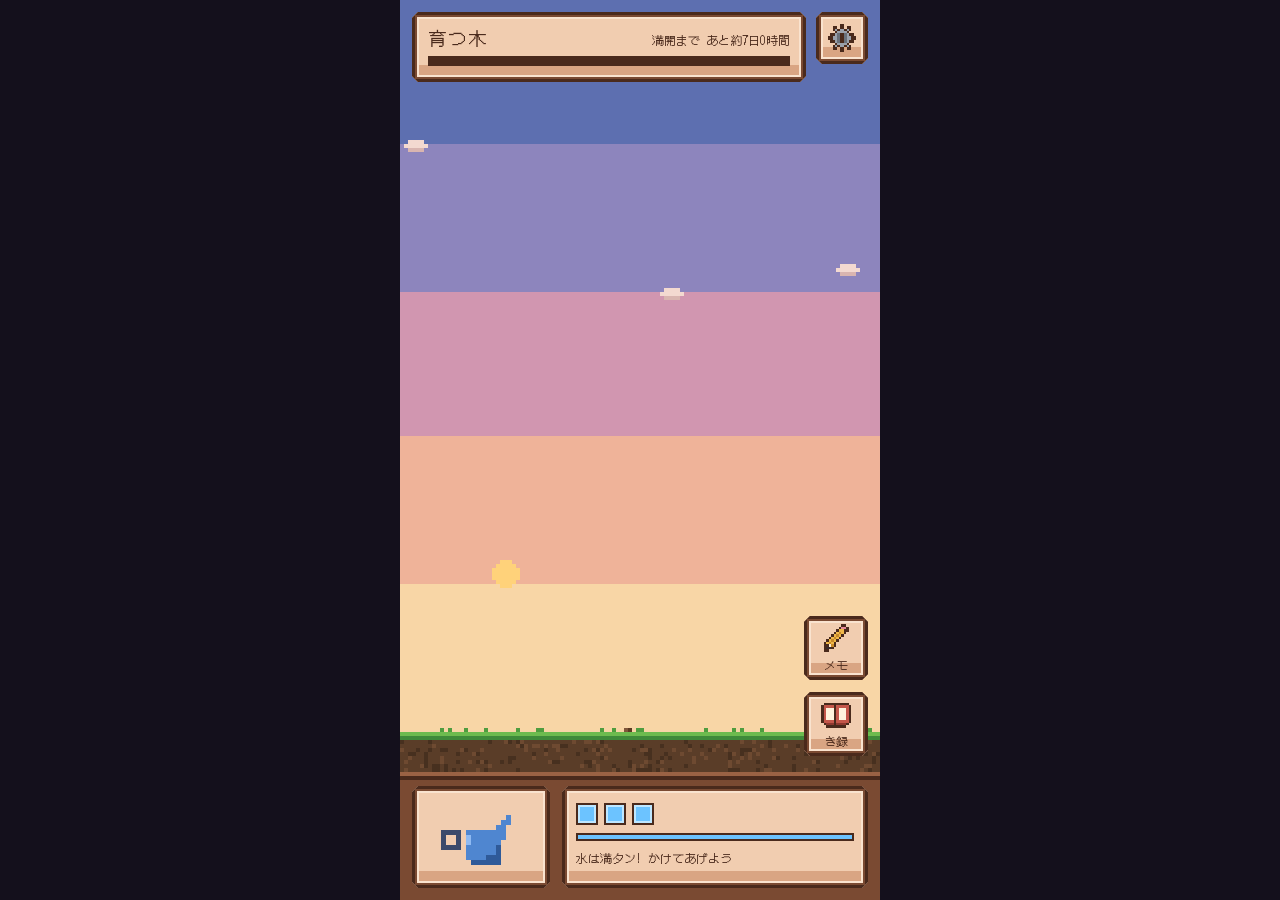
==== commit 503d76c9: "Add files via upload" ====
--- a/index.html
+++ b/index.html
@@ -3,7 +3,9 @@
 <head>
 <meta charset="UTF-8">
 <meta name="viewport" content="width=device-width, initial-scale=1, viewport-fit=cover">
-<meta name="theme-color" content="#14101c">
+<meta name="theme-color" content="#4a2a1c">
+<meta name="apple-mobile-web-app-capable" content="yes">
+<meta name="apple-mobile-web-app-title" content="育つ木">
 <title>育つ木</title>
 <link rel="preconnect" href="https://fonts.googleapis.com">
 <link rel="preconnect" href="https://fonts.gstatic.com" crossorigin>
@@ -11,40 +13,80 @@
 <link rel="stylesheet" href="style.css">
 </head>
 <body>
-<main id="app">
-  <header>
-    <div class="row-between">
-      <span id="title">育つ木</span>
-      <span id="prog-label"></span>
-    </div>
-    <div id="prog"><i id="prog-fill"></i></div>
-  </header>
+<div id="app">
 
+  <!-- 景色(全画面)。木の絵と、触ったときの演出の2枚を重ねています -->
   <div id="stage">
     <canvas id="tree"></canvas>
     <canvas id="fx"></canvas>
     <div id="msg"></div>
   </div>
 
-  <section id="water">
-    <button id="can-btn" aria-label="じょうろで水をやる"><canvas id="can" width="22" height="18"></canvas></button>
-    <div id="wtext">
+  <!-- 上:育ち具合と設定 -->
+  <header id="hud">
+    <div class="panel" id="hud-main">
+      <div class="row-between"><span id="title">育つ木</span><span id="prog-label"></span></div>
+      <div id="prog"><i id="prog-fill"></i></div>
+    </div>
+    <button class="panel sq small" id="open-settings" aria-label="設定"><canvas class="ico" data-ico="gear" width="12" height="12"></canvas></button>
+  </header>
+
+  <!-- 右:メモとき録 -->
+  <nav id="side">
+    <button class="panel sq" id="open-memo"><canvas class="ico" data-ico="note" width="12" height="12"></canvas><span>メモ</span></button>
+    <button class="panel sq" id="open-log"><canvas class="ico" data-ico="book" width="12" height="12"></canvas><span>き録</span></button>
+  </nav>
+
+  <!-- 下:じょうろ -->
+  <footer id="bar">
+    <button class="panel" id="can-btn" aria-label="じょうろで水をやる"><canvas id="can" width="22" height="18"></canvas></button>
+    <div class="panel" id="wtext">
       <div id="pips"><i></i><i></i><i></i></div>
       <div id="wbar"><i id="wbar-fill"></i></div>
       <div id="wlabel"></div>
     </div>
-  </section>
+  </footer>
 
-  <button id="reset" class="link">植え直す</button>
+  <!-- メモを書く -->
+  <div class="overlay" id="sheet-memo" hidden>
+    <div class="panel sheet">
+      <h2>きょうのメモ</h2>
+      <p class="note" id="memo-hint"></p>
+      <textarea id="memo-text" rows="5" maxlength="500" placeholder="今日やったこと、思ったこと、なんでもOK"></textarea>
+      <div class="actions">
+        <button class="btn" data-close>とじる</button>
+        <button class="btn pri" id="memo-save">書く</button>
+      </div>
+    </div>
+  </div>
 
-  <div id="debug" hidden>
-    <b>デバッグ</b>
-    <button data-adv="4">+4時間</button>
-    <button data-adv="24">+1日</button>
-    <button data-adv="72">+3日</button>
-    <button id="dbg-water">水を満タン</button>
+  <!-- メモの一覧 -->
+  <div class="overlay" id="sheet-log" hidden>
+    <div class="panel sheet">
+      <h2>き録</h2>
+      <div id="log-list"></div>
+      <div class="actions"><button class="btn" data-close>とじる</button></div>
+    </div>
   </div>
-</main>
+
+  <!-- 設定 -->
+  <div class="overlay" id="sheet-settings" hidden>
+    <div class="panel sheet">
+      <h2>設定</h2>
+      <p class="note">いまの木を片づけて、新しい種を植えます。メモは残ります。</p>
+      <div class="actions"><button class="btn" id="reset">植え直す</button></div>
+      <div id="debug" hidden>
+        <b>デバッグ</b>
+        <button class="btn sm" data-adv="4">+4時間</button>
+        <button class="btn sm" data-adv="24">+1日</button>
+        <button class="btn sm" data-adv="72">+3日</button>
+        <button class="btn sm" id="dbg-water">水を満タン</button>
+      </div>
+      <div class="actions"><button class="btn" data-close>とじる</button></div>
+    </div>
+  </div>
+
+</div>
 
 <!-- 木の絵(基本さわらない) → ゲームのしくみ(ここをよく直す) の順に読み込みます -->
 <script src="tree-art.js"></script>
--- a/style.css
+++ b/style.css
@@ -1,50 +1,96 @@
 /* style.css — 見た目(色・大きさ・ならび)を決めるところ */
+:root {
+  --wood-dark: #4a2a1c;   /* 枠の濃い茶色 */
+  --wood: #7a4a32;        /* 枠の茶色 */
+  --cream: #f1cdb0;       /* パネルの色 */
+  --cream-hi: #f9e3cf;    /* パネルの内側のふち(明るい) */
+  --cream-lo: #d9a583;    /* パネルの下側(影) */
+  --ink: #4a2a1c;         /* 文字の色 */
+  --water: #6cc3ff;
+  --bar-h: calc(128px + env(safe-area-inset-bottom));
+}
 * { box-sizing: border-box; -webkit-tap-highlight-color: transparent; }
-html, body { margin: 0; min-height: 100%; background: #14101c; color: #efe6d2; }
+html, body { margin: 0; height: 100%; background: #14101c; }
 body {
   font-family: 'DotGothic16', 'Hiragino Sans', 'Yu Gothic', 'Meiryo', sans-serif;
-  padding: env(safe-area-inset-top) 12px env(safe-area-inset-bottom);
-  display: flex; justify-content: center;
+  color: var(--ink); overflow: hidden; overscroll-behavior: none;
 }
-#app { width: min(100%, 420px); padding: 14px 0 22px; display: flex; flex-direction: column; gap: 12px; }
+button { font: inherit; color: inherit; cursor: pointer; border: 0; padding: 0; border-radius: 0; }
 
-header { display: flex; flex-direction: column; gap: 6px; }
-.row-between { display: flex; justify-content: space-between; align-items: baseline; }
-#title { font-size: 20px; letter-spacing: .12em; }
-#prog-label { font-size: 13px; color: #b9aecb; }
-#prog { height: 10px; border: 2px solid #3a2e4a; background: #0b0812; }
-#prog-fill { display: block; height: 100%; width: 0; background: repeating-linear-gradient(90deg, #7ed06a 0 6px, #5bb04a 6px 8px); }
+#app { position: relative; width: min(100vw, 480px); height: 100vh; height: 100dvh; margin: 0 auto; overflow: hidden; background: #000; }
 
-#stage {
-  position: relative; width: 100%; aspect-ratio: 3 / 4; background: #000;
-  border: 4px solid #3a2e4a; box-shadow: 0 0 0 2px #0b0812, 6px 6px 0 #0b0812;
-  touch-action: manipulation; user-select: none; -webkit-user-select: none;
-}
+/* ---------- 景色(全画面) ---------- */
+#stage { position: absolute; left: 0; right: 0; top: 0; bottom: var(--bar-h); touch-action: manipulation; user-select: none; -webkit-user-select: none; }
 #stage canvas { position: absolute; inset: 0; width: 100%; height: 100%; image-rendering: pixelated; display: block; }
 #fx { cursor: pointer; }
 #msg {
-  position: absolute; left: 0; right: 0; top: 10px; text-align: center; letter-spacing: .2em;
-  color: #fff6a0; text-shadow: 0 0 6px #000, 0 1px 0 #000; pointer-events: none; opacity: 0; font-size: 16px;
+  position: absolute; left: 0; right: 0; top: 26%; text-align: center; letter-spacing: .2em; font-size: 20px;
+  color: #fff6a0; text-shadow: 0 0 6px #000, 0 2px 0 #000; pointer-events: none; opacity: 0;
 }
 #msg.show { animation: flash 2.4s ease forwards; }
 @keyframes flash { 0% { opacity: 0; transform: translateY(4px); } 15% { opacity: 1; transform: none; } 75% { opacity: 1; } 100% { opacity: 0; } }
 
-#water { display: flex; align-items: center; gap: 14px; }
-#can-btn {
-  flex: none; padding: 6px 8px; background: #231a30; border: 2px solid #5a4a78; box-shadow: 3px 3px 0 #0b0812;
-  cursor: pointer; border-radius: 0; line-height: 0;
+/* ---------- ドット絵風のパネル(四すみが欠けた、茶色のふち) ---------- */
+.panel {
+  background: var(--cream); color: var(--ink);
+  clip-path: polygon(6px 0, calc(100% - 6px) 0, 100% 6px, 100% calc(100% - 6px), calc(100% - 6px) 100%, 6px 100%, 0 calc(100% - 6px), 0 6px);
+  box-shadow: inset 0 0 0 3px var(--wood-dark), inset 0 0 0 5px var(--wood), inset 0 0 0 7px var(--cream-hi), inset 0 -10px 0 7px var(--cream-lo);
 }
-#can-btn:active { transform: translate(2px, 2px); box-shadow: 1px 1px 0 #0b0812; }
-#can { width: 132px; height: 108px; image-rendering: pixelated; }
-#wtext { flex: 1; display: flex; flex-direction: column; gap: 8px; min-width: 0; }
+button.panel:active { filter: brightness(.92); transform: translateY(2px); }
+
+/* ---------- 上 ---------- */
+#hud { position: absolute; left: 12px; right: 12px; top: calc(12px + env(safe-area-inset-top)); display: flex; gap: 10px; align-items: flex-start; }
+#hud-main { flex: 1; padding: 12px 16px 16px; display: flex; flex-direction: column; gap: 6px; min-width: 0; }
+.row-between { display: flex; justify-content: space-between; align-items: baseline; gap: 8px; }
+#title { font-size: 18px; letter-spacing: .12em; white-space: nowrap; }
+#prog-label { font-size: 12px; white-space: nowrap; }
+#prog { height: 10px; background: var(--wood-dark); padding: 2px; }
+#prog-fill { display: block; height: 100%; width: 0; background: repeating-linear-gradient(90deg, #7ed06a 0 6px, #5bb04a 6px 8px); }
+
+/* ---------- 四角いボタン ---------- */
+.sq { width: 64px; height: 64px; display: flex; flex-direction: column; align-items: center; justify-content: center; gap: 2px; font-size: 12px; }
+.sq.small { width: 52px; height: 52px; flex: none; }
+.ico { width: 30px; height: 30px; image-rendering: pixelated; }
+.sq.small .ico { width: 28px; height: 28px; }
+
+/* ---------- 右 ---------- */
+#side { position: absolute; right: 12px; bottom: calc(var(--bar-h) + 16px); display: flex; flex-direction: column; gap: 12px; }
+
+/* ---------- 下 ---------- */
+#bar {
+  position: absolute; left: 0; right: 0; bottom: 0; height: var(--bar-h);
+  padding: 14px 12px calc(12px + env(safe-area-inset-bottom)); display: flex; gap: 12px; align-items: stretch;
+  background: var(--wood); box-shadow: inset 0 4px 0 #9a6244, inset 0 8px 0 var(--wood-dark);
+}
+#can-btn { flex: none; width: 138px; display: flex; align-items: center; justify-content: center; padding-top: 6px; }
+#can { width: 110px; height: 90px; image-rendering: pixelated; }
+#wtext { flex: 1; min-width: 0; padding: 10px 14px 14px; display: flex; flex-direction: column; justify-content: center; gap: 8px; }
 #pips { display: flex; gap: 6px; }
-#pips i { width: 22px; height: 22px; border: 2px solid #3a2e4a; background: #0b0812; }
-#pips i.on { background: #6cc3ff; border-color: #bfe7ff; }
-#wbar { height: 6px; border: 1px solid #3a2e4a; background: #0b0812; }
-#wbar-fill { display: block; height: 100%; width: 0; background: #6cc3ff; }
-#wlabel { font-size: 13px; color: #b9aecb; line-height: 1.5; }
+#pips i { width: 22px; height: 22px; background: var(--wood-dark); box-shadow: inset 0 0 0 2px var(--wood-dark), inset 0 0 0 4px #6a4636; }
+#pips i.on { background: var(--water); box-shadow: inset 0 0 0 2px var(--wood-dark), inset 0 0 0 4px #bfe7ff; }
+#wbar { height: 8px; background: var(--wood-dark); padding: 2px; }
+#wbar-fill { display: block; height: 100%; width: 0; background: var(--water); }
+#wlabel { font-size: 12px; line-height: 1.5; }
 
-button.link { align-self: center; background: none; border: 0; color: #6f6483; font: inherit; font-size: 12px; text-decoration: underline; cursor: pointer; padding: 6px; }
-#debug { font-size: 12px; display: flex; gap: 6px; flex-wrap: wrap; align-items: center; padding: 8px; border: 1px dashed #5a4a78; }
-#debug button { font: inherit; background: #2a2038; color: #efe6d2; border: 1px solid #5a4a78; padding: 4px 8px; cursor: pointer; }
+/* ---------- ボタン・シート ---------- */
+.overlay { position: absolute; inset: 0; z-index: 10; background: rgba(20, 12, 28, .62); display: flex; align-items: flex-end; padding: 12px calc(12px + env(safe-area-inset-right)) calc(12px + env(safe-area-inset-bottom)) 12px; }
+.overlay[hidden] { display: none; }
+.sheet { width: 100%; max-height: 82%; overflow: auto; padding: 18px 20px 22px; display: flex; flex-direction: column; gap: 12px; }
+.sheet h2 { margin: 0; font-size: 18px; letter-spacing: .1em; font-weight: normal; }
+.note { margin: 0; font-size: 12px; line-height: 1.6; }
+textarea {
+  width: 100%; resize: none; font: inherit; font-size: 16px; color: var(--ink); background: #fff3e4; border: 0; border-radius: 0; padding: 10px;
+  box-shadow: inset 0 0 0 3px var(--wood); line-height: 1.5;
+}
+textarea:focus { outline: none; box-shadow: inset 0 0 0 3px var(--wood-dark); }
+.actions { display: flex; gap: 10px; justify-content: flex-end; }
+.btn { background: #fff3e4; padding: 10px 18px; font-size: 14px; box-shadow: inset 0 0 0 3px var(--wood), 0 3px 0 var(--wood-dark); }
+.btn:active { transform: translateY(2px); box-shadow: inset 0 0 0 3px var(--wood), 0 1px 0 var(--wood-dark); }
+.btn.pri { background: #8fd078; }
+.btn.sm { padding: 6px 10px; font-size: 12px; }
+#log-list { display: flex; flex-direction: column; gap: 8px; }
+.log-item { background: #fff3e4; padding: 8px 10px; box-shadow: inset 0 0 0 2px var(--wood); }
+.log-item small { display: block; font-size: 11px; opacity: .7; margin-bottom: 2px; }
+.log-item div { font-size: 14px; line-height: 1.6; white-space: pre-wrap; word-break: break-word; }
+#debug { display: flex; flex-wrap: wrap; gap: 6px; align-items: center; font-size: 12px; }
 #debug[hidden] { display: none; }
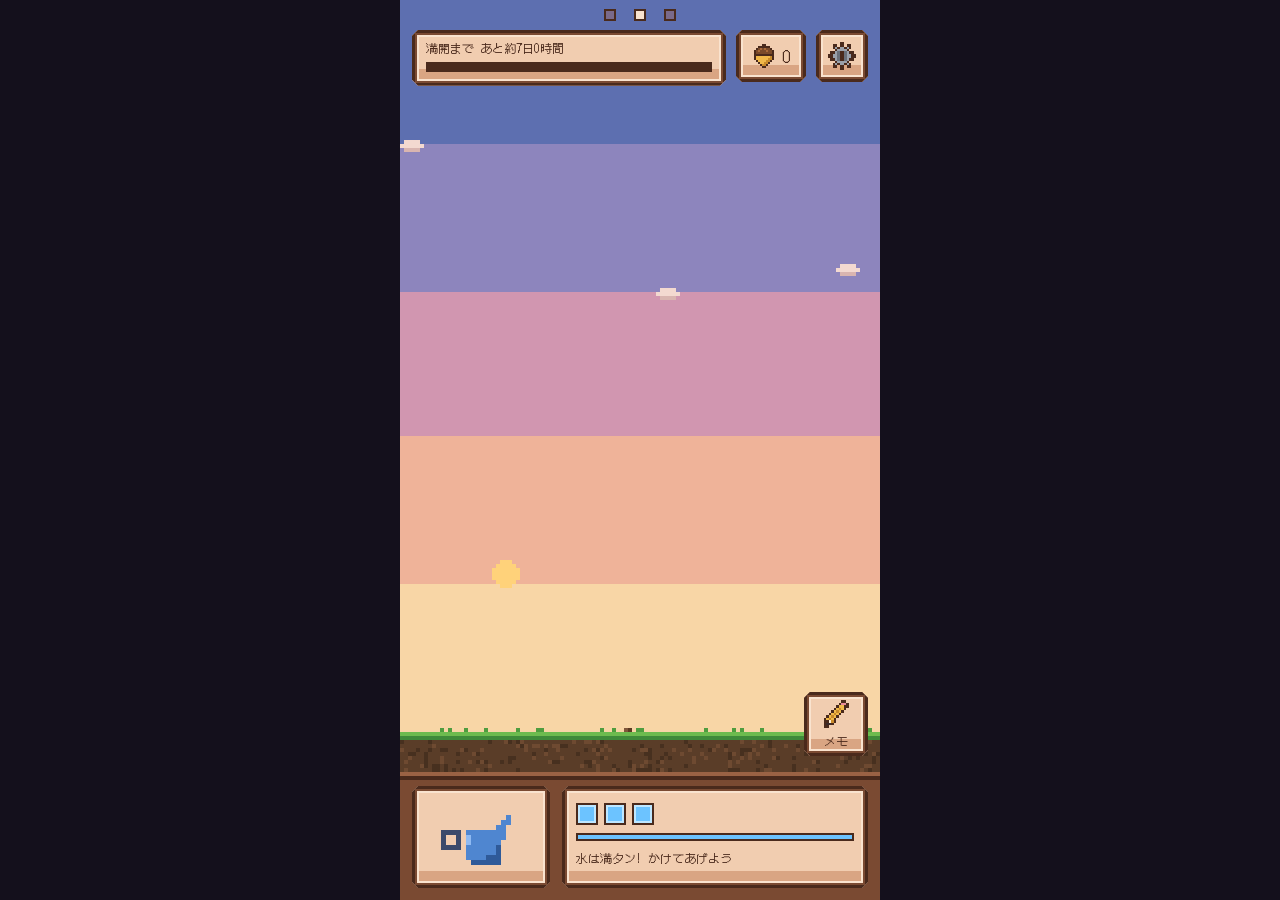
==== commit 57313092: "Add files via upload" ====
--- a/index.html
+++ b/index.html
@@ -15,57 +15,92 @@
 <body>
 <div id="app">
 
-  <!-- 景色(全画面)。木の絵と、触ったときの演出の2枚を重ねています -->
-  <div id="stage">
-    <canvas id="tree"></canvas>
-    <canvas id="fx"></canvas>
-    <div id="msg"></div>
+  <!-- 3つの画面が横にならんでいます。指で左右にスワイプすると切り替わります(左:ずかん / 中:そだてる / 右:ジオラマ) -->
+  <div id="pager">
+
+    <!-- 左:ずかん(いまは中身が空っぽ。あとで作ります) -->
+    <section class="page page-soon" id="page-dex">
+      <div class="panel soon">
+        <h2>ずかん</h2>
+        <p class="note">じゅんび中です。<br>育ち切った木が、ここに並びます。</p>
+      </div>
+    </section>
+
+    <!-- 中:そだてる(いままでのメイン画面) -->
+    <section class="page" id="page-grow">
+
+      <!-- 景色(全画面)。木の絵と、触ったときの演出の2枚を重ねています -->
+      <div id="stage">
+        <canvas id="tree"></canvas>
+        <canvas id="fx"></canvas>
+        <div id="msg"></div>
+      </div>
+
+      <!-- 上:育ち具合・どんぐり・設定 -->
+      <header id="hud">
+        <div class="panel" id="hud-main">
+          <span id="prog-label"></span>
+          <div id="prog"><i id="prog-fill"></i></div>
+        </div>
+        <div class="panel" id="acorn-box" aria-label="どんぐり"><canvas class="ico" data-ico="acorn" width="12" height="12"></canvas><span id="acorn-n">0</span></div>
+        <button class="panel sq small" id="open-settings" aria-label="設定"><canvas class="ico" data-ico="gear" width="12" height="12"></canvas></button>
+      </header>
+
+      <!-- 右:メモ(き録も、メモの小窓の中にあります) -->
+      <nav id="side">
+        <button class="panel sq" id="open-memo"><canvas class="ico" data-ico="note" width="12" height="12"></canvas><span>メモ</span></button>
+      </nav>
+
+      <!-- 下:じょうろ -->
+      <footer id="bar">
+        <button class="panel" id="can-btn" aria-label="じょうろで水をやる"><canvas id="can" width="22" height="18"></canvas></button>
+        <div class="panel" id="wtext">
+          <div id="pips"><i></i><i></i><i></i></div>
+          <div id="wbar"><i id="wbar-fill"></i></div>
+          <div id="wlabel"></div>
+        </div>
+      </footer>
+
+    </section>
+
+    <!-- 右:ジオラマ(いまは中身が空っぽ。あとで作ります) -->
+    <section class="page page-soon" id="page-diorama">
+      <div class="panel soon">
+        <h2>ジオラマ</h2>
+        <p class="note">じゅんび中です。<br>育てた木を、好きな飾りで<br>ながめられるようになります。</p>
+      </div>
+    </section>
+
   </div>
 
-  <!-- 上:育ち具合と設定 -->
-  <header id="hud">
-    <div class="panel" id="hud-main">
-      <div class="row-between"><span id="title">育つ木</span><span id="prog-label"></span></div>
-      <div id="prog"><i id="prog-fill"></i></div>
-    </div>
-    <button class="panel sq small" id="open-settings" aria-label="設定"><canvas class="ico" data-ico="gear" width="12" height="12"></canvas></button>
-  </header>
-
-  <!-- 右:メモとき録 -->
-  <nav id="side">
-    <button class="panel sq" id="open-memo"><canvas class="ico" data-ico="note" width="12" height="12"></canvas><span>メモ</span></button>
-    <button class="panel sq" id="open-log"><canvas class="ico" data-ico="book" width="12" height="12"></canvas><span>き録</span></button>
+  <!-- 画面の上の小さな点(いまどの画面か。タップでも移動できます) -->
+  <nav id="dots">
+    <button data-page="0" aria-label="ずかん"></button>
+    <button data-page="1" aria-label="そだてる"></button>
+    <button data-page="2" aria-label="ジオラマ"></button>
   </nav>
 
-  <!-- 下:じょうろ -->
-  <footer id="bar">
-    <button class="panel" id="can-btn" aria-label="じょうろで水をやる"><canvas id="can" width="22" height="18"></canvas></button>
-    <div class="panel" id="wtext">
-      <div id="pips"><i></i><i></i><i></i></div>
-      <div id="wbar"><i id="wbar-fill"></i></div>
-      <div id="wlabel"></div>
-    </div>
-  </footer>
-
-  <!-- メモを書く -->
+  <!-- メモ(「書く」と「き録」を、1つの小窓の中で切り替えます) -->
   <div class="overlay" id="sheet-memo" hidden>
     <div class="panel sheet">
-      <h2>きょうのメモ</h2>
-      <p class="note" id="memo-hint"></p>
-      <textarea id="memo-text" rows="5" maxlength="500" placeholder="今日やったこと、思ったこと、なんでもOK"></textarea>
-      <div class="actions">
-        <button class="btn" data-close>とじる</button>
-        <button class="btn pri" id="memo-save">書く</button>
+      <div class="tabs">
+        <button class="tab on" data-tab="write">書く</button>
+        <button class="tab" data-tab="read">き録</button>
       </div>
-    </div>
-  </div>
 
-  <!-- メモの一覧 -->
-  <div class="overlay" id="sheet-log" hidden>
-    <div class="panel sheet">
-      <h2>き録</h2>
-      <div id="log-list"></div>
-      <div class="actions"><button class="btn" data-close>とじる</button></div>
+      <div class="pane" id="pane-write">
+        <p class="note" id="memo-hint"></p>
+        <textarea id="memo-text" rows="5" maxlength="500" placeholder="今日やったこと、思ったこと、なんでもOK"></textarea>
+        <div class="actions">
+          <button class="btn" data-close>とじる</button>
+          <button class="btn pri" id="memo-save">書く</button>
+        </div>
+      </div>
+
+      <div class="pane" id="pane-read" hidden>
+        <div id="log-list"></div>
+        <div class="actions"><button class="btn" data-close>とじる</button></div>
+      </div>
     </div>
   </div>
 
@@ -73,14 +108,16 @@
   <div class="overlay" id="sheet-settings" hidden>
     <div class="panel sheet">
       <h2>設定</h2>
-      <p class="note">いまの木を片づけて、新しい種を植えます。メモは残ります。</p>
-      <div class="actions"><button class="btn" id="reset">植え直す</button></div>
+      <p class="note">ここには、あとから音やデータの設定が入ります。</p>
+      <!-- 開発用(アドレスの最後に #debug を付けたときだけ出ます) -->
       <div id="debug" hidden>
         <b>デバッグ</b>
         <button class="btn sm" data-adv="4">+4時間</button>
         <button class="btn sm" data-adv="24">+1日</button>
         <button class="btn sm" data-adv="72">+3日</button>
         <button class="btn sm" id="dbg-water">水を満タン</button>
+        <button class="btn sm" id="dbg-acorn">どんぐり+10</button>
+        <button class="btn sm" id="reset">木を植え直す</button>
       </div>
       <div class="actions"><button class="btn" data-close>とじる</button></div>
     </div>
--- a/style.css
+++ b/style.css
@@ -19,6 +19,23 @@
 
 #app { position: relative; width: min(100vw, 480px); height: 100vh; height: 100dvh; margin: 0 auto; overflow: hidden; background: #000; }
 
+/* ---------- 3つの画面(横にならべて、スワイプで切り替え) ---------- */
+/* scroll-snap = 指を離したとき、ぴたっと画面の位置で止まるしくみ */
+#pager { position: absolute; inset: 0; display: flex; overflow-x: auto; overflow-y: hidden; scroll-snap-type: x mandatory; overscroll-behavior-x: contain; scrollbar-width: none; }
+#pager::-webkit-scrollbar { display: none; }
+.page { position: relative; flex: none; width: 100%; height: 100%; overflow: hidden; scroll-snap-align: start; scroll-snap-stop: always; }
+
+/* まだ中身がない画面(じゅんび中) */
+.page-soon { background-color: #2a1f38; background-image: radial-gradient(#3d2f52 1.5px, transparent 1.5px); background-size: 8px 8px; display: flex; align-items: center; justify-content: center; }
+.soon { width: 72%; padding: 22px 20px 28px; text-align: center; display: flex; flex-direction: column; gap: 10px; }
+.soon h2 { margin: 0; font-size: 18px; letter-spacing: .1em; font-weight: normal; }
+
+/* 画面の上の点。見える四角は ::before で描いて、タップできる範囲はボタン本体で広く取っています */
+#dots { position: absolute; left: 50%; transform: translateX(-50%); top: calc(2px + env(safe-area-inset-top)); z-index: 5; display: flex; }
+#dots button { position: relative; width: 30px; height: 26px; background: none; }
+#dots button::before { content: ''; position: absolute; left: 9px; top: 7px; width: 12px; height: 12px; background: #7a6a8a; box-shadow: inset 0 0 0 2px var(--wood-dark); }
+#dots button.on::before { background: var(--cream-hi); }
+
 /* ---------- 景色(全画面) ---------- */
 #stage { position: absolute; left: 0; right: 0; top: 0; bottom: var(--bar-h); touch-action: manipulation; user-select: none; -webkit-user-select: none; }
 #stage canvas { position: absolute; inset: 0; width: 100%; height: 100%; image-rendering: pixelated; display: block; }
@@ -39,11 +56,11 @@
 button.panel:active { filter: brightness(.92); transform: translateY(2px); }
 
 /* ---------- 上 ---------- */
-#hud { position: absolute; left: 12px; right: 12px; top: calc(12px + env(safe-area-inset-top)); display: flex; gap: 10px; align-items: flex-start; }
-#hud-main { flex: 1; padding: 12px 16px 16px; display: flex; flex-direction: column; gap: 6px; min-width: 0; }
-.row-between { display: flex; justify-content: space-between; align-items: baseline; gap: 8px; }
-#title { font-size: 18px; letter-spacing: .12em; white-space: nowrap; }
-#prog-label { font-size: 12px; white-space: nowrap; }
+#hud { position: absolute; left: 12px; right: 12px; top: calc(30px + env(safe-area-inset-top)); display: flex; gap: 10px; align-items: flex-start; }
+#hud-main { flex: 1; min-height: 52px; padding: 10px 14px 14px; display: flex; flex-direction: column; justify-content: center; gap: 6px; min-width: 0; }
+#prog-label { font-size: 12px; line-height: 1.3; word-break: keep-all; } /* keep-all = 「4日0時間」のような言葉の途中で折り返さない */
+#acorn-box { flex: none; height: 52px; min-width: 70px; padding: 0 12px; display: flex; align-items: center; justify-content: center; gap: 6px; font-size: 16px; }
+#acorn-box .ico { width: 24px; height: 24px; }
 #prog { height: 10px; background: var(--wood-dark); padding: 2px; }
 #prog-fill { display: block; height: 100%; width: 0; background: repeating-linear-gradient(90deg, #7ed06a 0 6px, #5bb04a 6px 8px); }
 
@@ -78,6 +95,11 @@
 .sheet { width: 100%; max-height: 82%; overflow: auto; padding: 18px 20px 22px; display: flex; flex-direction: column; gap: 12px; }
 .sheet h2 { margin: 0; font-size: 18px; letter-spacing: .1em; font-weight: normal; }
 .note { margin: 0; font-size: 12px; line-height: 1.6; }
+.pane { display: flex; flex-direction: column; gap: 12px; }
+.pane[hidden] { display: none; }
+.tabs { display: flex; gap: 8px; }
+.tab { background: var(--cream-lo); padding: 8px 18px; font-size: 14px; box-shadow: inset 0 0 0 3px var(--wood); }
+.tab.on { background: #fff3e4; box-shadow: inset 0 0 0 3px var(--wood-dark); }
 textarea {
   width: 100%; resize: none; font: inherit; font-size: 16px; color: var(--ink); background: #fff3e4; border: 0; border-radius: 0; padding: 10px;
   box-shadow: inset 0 0 0 3px var(--wood); line-height: 1.5;
